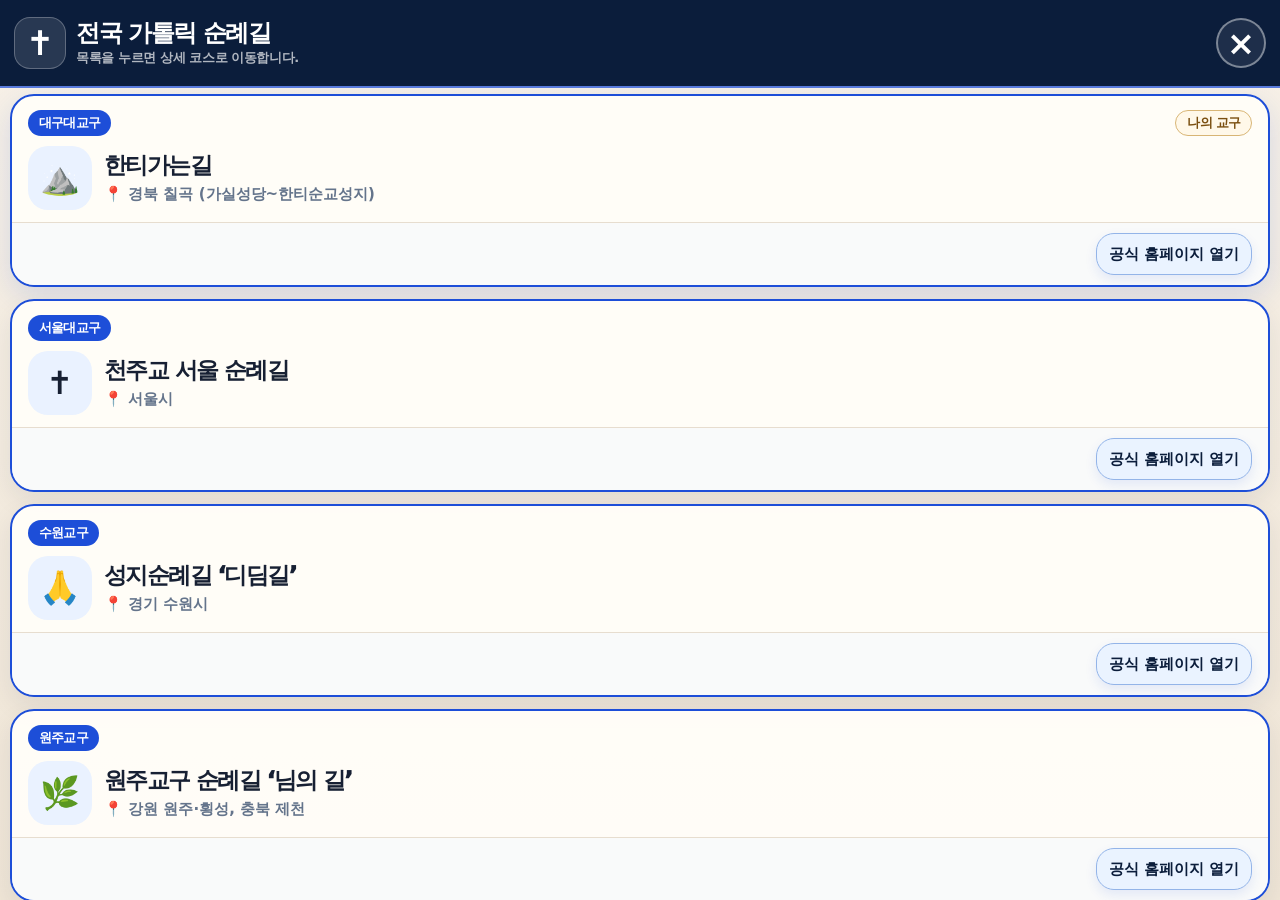
==== index.html @ a33df645 "Add files via upload" ====
<!doctype html>
<html lang="ko">
<head>
  <meta charset="utf-8">
  <meta name="viewport" content="width=device-width, initial-scale=1, maximum-scale=1, viewport-fit=cover">
  <meta name="theme-color" content="#0B1D3B">
  <meta name="color-scheme" content="light">
  <meta name="mobile-web-app-capable" content="yes">
  <meta name="apple-mobile-web-app-capable" content="yes">
  <meta name="apple-mobile-web-app-title" content="순례길내비">
  <meta name="application-name" content="순례길내비">
  <meta name="description" content="가톨릭길동무 순례길 내비게이션 독립 PWA">
  <title>순례길 내비게이션</title>
  <link rel="manifest" href="manifest.json">
  <link rel="icon" type="image/png" sizes="192x192" href="icons/icon-192x192.png">
  <link rel="apple-touch-icon" href="icons/icon-512x512.png">
  <link rel="stylesheet" href="css/route-nav.css?v=20260711-v80-hanti-boundaries-map-ui-standard">
  <script>
    window.APP_CONFIG = {
      KAKAO_JS_KEY: '07f7989e29fdfb425fff924f36fb3ec0'
    };
  </script>
</head>
<body>
  <div id="app-shell">
    <main class="main-layout">
      <section id="route-list-view" class="route-list-view" aria-label="순례길 목록">
        <div class="hero-card national-hero" hidden>
          <div class="national-logo" aria-hidden="true">✝</div>
          <div class="national-hero-copy">
            <h2 id="route-list-title"></h2>
            <p id="route-list-desc"></p>
          </div>
          <button id="national-close-btn" class="national-close-btn" type="button" aria-label="전국 순례길 닫기">×</button>
        </div>
        <div id="route-list" class="route-list national-card-list"></div>
      </section>

      <section id="map-view" class="map-view" aria-label="순례길 지도" hidden>
        <div class="map-head">
          <button id="back-to-list" class="round-btn" type="button" aria-label="목록으로 돌아가기">‹</button>
          <div class="map-title-wrap">
            <div id="map-title" class="map-title">순례길</div>
            <div id="map-subtitle" class="map-subtitle">경로 준비 중</div>
          </div>
          <div id="map-distance" class="map-distance" hidden></div>
        </div>

        <div id="map-canvas" class="map-canvas">
          <div id="map-layer" class="map-layer" aria-hidden="true"></div>
          <div id="map-loading" class="map-loading">
            <div class="loading-cross">✝</div>
            <div>지도를 불러오는 중입니다</div>
          </div>
        </div>

        <div class="map-floating-actions" aria-label="지도 조작">
          <button id="my-location-btn" class="float-btn" type="button">📍<span>내위치</span></button>
        </div>

        <aside id="status-sheet" class="status-sheet" aria-live="polite" data-sheet-mode="compact">
          <button id="sheet-handle" class="sheet-handle" type="button" aria-label="정보카드 올리기" aria-expanded="false">
            <span class="sheet-grip" aria-hidden="true"></span>
            <span id="sheet-handle-label" class="sheet-handle-label">정보 보기</span>
          </button>
          <div class="status-main-row">
            <div>
              <div id="status-label" class="status-label">위치 확인 전</div>
              <div id="status-message" class="status-message">내 위치를 누르면 순례길과의 거리를 계산합니다.</div>
            </div>
            <div id="offroute-chip" class="offroute-chip neutral">대기</div>
          </div>
          <div class="metric-grid">
            <div class="metric-card">
              <span>운동시간</span>
              <strong id="exercise-time">00:00:00</strong>
            </div>
            <div class="metric-card">
              <span>운동거리</span>
              <strong id="exercise-distance">0m</strong>
            </div>
            <div class="metric-card">
              <span>진행률</span>
              <strong id="route-progress">—</strong>
            </div>
            <div class="metric-card">
              <span>다음 지점까지</span>
              <strong id="next-distance">—</strong>
            </div>
          </div>
          <div class="nav-control-row" aria-label="따라가기 조작">
            <button id="end-follow-btn" class="nav-control-btn end" type="button" hidden>종료 <span aria-hidden="true">■</span></button>
            <button id="direction-btn" class="nav-control-btn direction" type="button">↔ <span>역방향</span></button>
            <button id="follow-btn" class="nav-control-btn start" type="button">시작 <span aria-hidden="true">▶</span></button>
          </div>
          <div id="flex-note" class="flex-note" hidden></div>
        </aside>
        <div id="nav-exit-banner" class="nav-exit-banner" role="status" aria-live="polite" hidden></div>
      </section>
    </main>

    <div id="chrome-open-panel" class="chrome-open-panel" hidden>
      <div>
        <strong>Chrome에서 테스트 권장</strong>
        <p>위치 권한과 PWA 설치 테스트는 Chrome이 가장 안정적입니다.</p>
      </div>
      <div class="chrome-open-actions">
        <button id="open-chrome-btn" type="button">Chrome으로 열기</button>
        <button id="copy-link-btn" class="secondary" type="button">주소 복사</button>
        <button id="close-chrome-panel" class="ghost" type="button" aria-label="Chrome 안내 닫기">닫기</button>
      </div>
    </div>
  </div>

  <script src="routes/sacred-site-landmarks.js?v=20260711-v80-hanti-boundaries-map-ui-standard"></script>
  <script src="routes/hanti-route-data-v1.js?v=20260711-v80-hanti-boundaries-map-ui-standard"></script>
  <script src="routes/seoul-pilgrimage-routes.js?v=20260711-v80-hanti-boundaries-map-ui-standard"></script>
  <script src="routes/nimui-gil-routes.js?v=20260711-v80-hanti-boundaries-map-ui-standard"></script>
  <script src="routes/jeonju-pilgrimage-routes.js?v=20260711-v80-hanti-boundaries-map-ui-standard"></script>
  <script src="routes/test-route-data-v1.js?v=20260711-v80-hanti-boundaries-map-ui-standard"></script>
  <script src="js/route-nav.js?v=20260711-v80-hanti-boundaries-map-ui-standard"></script>
</body>
</html>
---- css/route-nav.css ----
:root {
  --bg: #f5f0e8;
  --panel: #fffdf8;
  --panel-2: #f9f4ec;
  --text: #172033;
  --muted: #64748b;
  --line: #dfd2bd;
  --gold: #b7791f;
  --blue: #1d4ed8;
  --green: #15803d;
  --red: #b91c1c;
  --shadow: 0 16px 36px rgba(31, 42, 68, .14);
  font-family: system-ui, -apple-system, BlinkMacSystemFont, "Noto Sans KR", "Apple SD Gothic Neo", sans-serif;
}

* { box-sizing: border-box; }

/* hidden 속성이 author CSS의 display:flex/grid보다 항상 우선되도록 고정.
   초기 화면에서 지도 화면이 목록 위를 덮어 "경로 준비 중" 상태로 멈추던 원인 수정. */
[hidden] { display: none !important; }
html, body { margin: 0; width: 100%; height: 100%; background: var(--bg); color: var(--text); overflow: hidden; }
button { font: inherit; -webkit-tap-highlight-color: transparent; }
#app-shell { width: 100%; height: 100%; display: flex; flex-direction: column; background: linear-gradient(180deg, #f7f1e8, #efe5d6); }


.main-layout { position: relative; flex: 1 1 auto; min-height: 0; overflow: hidden; }
 .route-list-view { height: 100%; overflow-y: auto; padding: 0 10px calc(28px + env(safe-area-inset-bottom, 0px)); background: linear-gradient(180deg, #f7f1e8, #efe5d6); }
.route-list-view.detail-mode { padding: 0; background: #f3f4f6; }
.route-list-view.detail-mode .route-list { min-height: 100%; }
.hero-card, .notice-card, .route-card {
  background: var(--panel);
  border: 1.5px solid var(--line);
  border-radius: 22px;
  box-shadow: 0 10px 28px rgba(31, 42, 68, .08);
}
.hero-card.national-hero {
  position: sticky;
  top: 0;
  z-index: 3;
  margin: 0 -10px 0;
  padding: calc(9px + env(safe-area-inset-top, 0px)) 14px 9px;
  min-height: 86px;
  border: 0;
  border-radius: 0;
  background: #0B1D3B;
  color: #fff;
  box-shadow: 0 2px 0 rgba(29, 78, 216, .72);
  display: grid;
  grid-template-columns: auto minmax(0, 1fr) auto;
  align-items: center;
  gap: 10px;
}
.national-logo {
  width: 52px;
  height: 52px;
  display: grid;
  place-items: center;
  border-radius: 16px;
  background: rgba(255,255,255,.12);
  border: 1.5px solid rgba(255,255,255,.26);
  font-size: 34px;
  line-height: 1;
  font-weight: 900;
}
.national-hero-copy { min-width: 0; }
.hero-card.national-hero h2 {
  margin: 0;
  color: #fff;
  font-size: 24px;
  line-height: 1.08;
  letter-spacing: -.06em;
  font-weight: 950;
  white-space: nowrap;
  overflow: hidden;
  text-overflow: ellipsis;
}
.hero-card.national-hero p {
  margin: 4px 0 0;
  color: rgba(255,255,255,.68);
  font-size: 13px;
  line-height: 1.16;
  font-weight: 850;
  letter-spacing: -.03em;
  word-break: keep-all;
}
.national-close-btn {
  width: 50px;
  height: 50px;
  border-radius: 999px;
  border: 2px solid rgba(255,255,255,.42);
  background: rgba(255,255,255,.08);
  color: #fff;
  font-size: 34px;
  line-height: 1;
  font-weight: 900;
  cursor: pointer;
}

@media (max-width: 380px) {
  .hero-card.national-hero h2 { font-size: 22px; }
  .hero-card.national-hero p { font-size: 12px; }
  .national-logo { width: 48px; height: 48px; font-size: 31px; }
  .national-close-btn { width: 48px; height: 48px; font-size: 32px; }
}

.route-list { display: grid; gap: 12px; }
.national-card-list { padding: calc(8px + env(safe-area-inset-top, 0px)) 0 12px; }
.route-list-view.detail-mode .national-card-list { padding: 0; gap: 0; }
.national-trail-card {
  border: 2.5px solid #1d4ed8;
  border-radius: 24px;
  background: rgba(255, 253, 248, .98);
  box-shadow: 0 10px 26px rgba(31, 42, 68, .08);
  overflow: hidden;
  cursor: pointer;
}
.national-trail-card.featured { border-color: #1d4ed8; box-shadow: 0 10px 28px rgba(29, 78, 216, .14); }
.national-trail-card:active { transform: translateY(1px); }
.national-trail-body { padding: 14px 16px 12px; }
.national-trail-badges { display: flex; align-items: center; justify-content: space-between; gap: 8px; margin-bottom: 10px; }
.diocese-pill, .my-diocese-pill {
  display: inline-flex;
  align-items: center;
  justify-content: center;
  min-height: 26px;
  padding: 3px 11px;
  border-radius: 999px;
  font-size: 13px;
  font-weight: 950;
  letter-spacing: -.06em;
  white-space: nowrap;
}
.diocese-pill { background: #1d4ed8; color: #fff; }
.my-diocese-pill { margin-left: auto; background: #fff8e9; color: #7a4f10; border: 1.5px solid #d8b575; }
.national-trail-main { display: grid; grid-template-columns: auto minmax(0, 1fr); align-items: center; gap: 12px; }
.national-trail-icon {
  width: 64px;
  height: 64px;
  display: grid;
  place-items: center;
  border-radius: 20px;
  background: #eaf2ff;
  font-size: 32px;
}
.national-trail-copy { min-width: 0; display: grid; gap: 6px; }
.national-trail-copy strong {
  min-width: 0;
  overflow: hidden;
  text-overflow: ellipsis;
  white-space: nowrap;
  color: #172033;
  font-size: 23px;
  line-height: 1.15;
  font-weight: 950;
  letter-spacing: -.07em;
}
.national-trail-copy em {
  min-width: 0;
  overflow: hidden;
  text-overflow: ellipsis;
  white-space: nowrap;
  color: #64748b;
  font-style: normal;
  font-size: 15px;
  font-weight: 850;
}
.national-trail-foot {
  display: flex;
  justify-content: flex-end;
  align-items: center;
  padding: 10px 16px;
  border-top: 1px solid #e7ddcf;
  background: rgba(248, 250, 252, .8);
}
.national-website-btn {
  min-width: 156px;
  min-height: 42px;
  border: 1.5px solid #93b4e8;
  border-radius: 18px;
  background: #eaf3ff;
  color: #0B1D3B;
  font-size: 15px;
  font-weight: 950;
  cursor: pointer;
  box-shadow: 0 5px 12px rgba(29, 78, 216, .10);
}
.route-detail-card { overflow: hidden; background: #f3f4f6; border-color: #d7dee8; }
.route-list-view.detail-mode .route-detail-card { min-height: 100%; border: 0; border-radius: 0; box-shadow: none; background: #f3f4f6; }

.route-detail-card .route-detail-title-row {
  margin: 0;
  padding: calc(12px + env(safe-area-inset-top, 0px)) 16px 12px;
  min-height: 84px;
  background: #0B1D3B;
  color: #fff;
  border-bottom: 0;
  border-radius: 0;
}
.route-detail-card .route-detail-title-row .route-icon {
  background: rgba(255,255,255,.12);
  border: 1.5px solid rgba(255,255,255,.26);
  color: #fff;
}
.route-detail-card .route-detail-title-row .route-name { color: #fff; }
.route-detail-close-btn {
  width: 54px;
  height: 54px;
  flex: 0 0 auto;
  border-radius: 999px;
  border: 2px solid rgba(255,255,255,.45);
  background: rgba(255,255,255,.08);
  color: #fff;
  font-size: 36px;
  line-height: 1;
  font-weight: 900;
  cursor: pointer;
  box-shadow: none;
}
.trail-detail-lines {
  margin: 12px 16px 10px;
  padding: 12px 16px;
  list-style: none;
  border-radius: 18px;
  background: #fff;
  border: 2.5px solid #d7dee8;
  color: #172033;
  display: grid;
  gap: 6px;
  font-size: 13px;
  font-weight: 850;
  line-height: 1.35;
}
.trail-detail-note {
  margin: 12px 16px 10px;
  padding: 12px 16px;
  border-radius: 18px;
  background: #fff;
  border: 2.5px solid #d7dee8;
  color: #334155;
  font-size: 13px;
  font-weight: 800;
  line-height: 1.45;
}
.route-detail-actions {
  padding: 4px 16px 18px;
  background: #f3f4f6;
}
.route-detail-link {
  width: 100%;
  min-height: 60px;
  border: 0;
  border-radius: 18px;
  background: #0B1D3B;
  color: #fff;
  font-size: 16px;
  font-weight: 950;
  cursor: pointer;
  box-shadow: 0 8px 18px rgba(11, 29, 59, .22);
}
.route-card { width: 100%; text-align: left; padding: 0; overflow: hidden; border-width: 2px; cursor: pointer; background: linear-gradient(180deg, #fffdf8, #faf4eb); }

.route-group-card { cursor: default; }
.route-group-card .route-card-main { padding-bottom: 12px; }
.route-option-area { display: grid; gap: 10px; padding: 12px 16px 14px; background: #f3f4f6; }
.route-option-section {
  display: grid;
  gap: 9px;
  padding: 0;
  border: 0;
  border-radius: 0;
  background: transparent;
  overflow: visible;
}
.route-option-section-head {
  display: grid;
  padding: 10px 14px;
  background: #fff;
  border: 2.5px solid #d7dee8;
  border-radius: 17px;
}
.route-option-section-head strong { color: #172033; font-size: 16px; line-height: 1.24; font-weight: 950; letter-spacing: -.055em; }
.nimui-route-group .route-option-section-head {
  min-height: 58px;
  padding: 13px 16px;
  align-items: center;
  background: #0B1D3B;
  border-color: #0B1D3B;
  border-radius: 12px;
  box-shadow: 0 6px 14px rgba(11, 29, 59, .18);
}
.nimui-route-group .route-option-section-head strong {
  color: #fff;
  font-size: 17px;
  line-height: 1.3;
  letter-spacing: -.045em;
}
.route-option-grid {
  display: grid;
  grid-template-columns: repeat(2, minmax(0, 1fr));
  gap: 9px;
}
.route-option-area > .route-option-grid { padding: 0; }
.route-option-grid.single-column { grid-template-columns: 1fr; }
.route-option-btn {
  min-height: 92px;
  border: 2.5px solid #d7dee8;
  border-radius: 20px;
  background: #fff;
  color: #172033;
  padding: 0;
  text-align: left;
  display: grid;
  grid-template-columns: 1fr;
  align-items: stretch;
  gap: 0;
  overflow: hidden;
  box-shadow: 0 5px 14px rgba(15,23,42,.07);
}
.route-option-btn.has-course-intro { grid-template-columns: minmax(0, 1fr) 78px; }
.route-option-main {
  min-width: 0;
  border: 0;
  background: transparent;
  color: inherit;
  padding: 14px 15px;
  text-align: left;
  display: grid;
  align-content: center;
  gap: 5px;
  cursor: pointer;
  font-family: inherit;
}
.route-option-main strong { position: relative; display: block; padding-left: 21px; font-size: 19px; line-height: 1.25; font-weight: 950; letter-spacing: -.055em; color: #111827; word-break: keep-all; }
.route-option-main strong::before {
  content: '';
  position: absolute;
  left: 0;
  top: calc((1.25em - 12px) / 2);
  width: 12px;
  height: 12px;
  border-radius: 999px;
  background: #dc2626;
  border: 2px solid #fee2e2;
  box-shadow: 0 0 0 1px rgba(185, 28, 28, .24), 0 2px 5px rgba(185, 28, 28, .22);
}
.route-option-main span { display: block; padding-left: 21px; font-size: 14px; line-height: 1.32; font-weight: 900; letter-spacing: -.04em; white-space: normal; overflow: visible; text-overflow: clip; word-break: keep-all; color: #334155; }
.route-option-main em { display: block; padding-left: 21px; font-style: normal; font-size: 14px; line-height: 1.32; color: var(--muted); font-weight: 850; white-space: normal; overflow: visible; text-overflow: clip; word-break: keep-all; }
.route-option-course-intro {
  width: 64px;
  height: 64px;
  align-self: center;
  justify-self: center;
  border: 2px solid #1d4ed8;
  border-radius: 17px;
  background: #1d4ed8;
  color: #fff;
  font-size: 12px;
  line-height: 1.12;
  font-weight: 950;
  letter-spacing: -.065em;
  word-break: keep-all;
  cursor: pointer;
  font-family: inherit;
  display: inline-flex;
  align-items: center;
  justify-content: center;
  box-shadow: 0 6px 14px rgba(29, 78, 216, .24);
}
.route-option-btn.route-option-full {
  position: relative;
  min-height: 88px;
  border-width: 3px;
  border-color: #2563eb;
  background: #fff;
  color: #172033;
  box-shadow: 0 6px 16px rgba(37, 99, 235, .13);
}
.route-option-btn.route-option-full::before {
  content: none;
}
.route-option-btn.route-option-full .route-option-main { padding-left: 15px; }
.route-option-btn.route-option-full .route-option-main strong { color: #111827; font-weight: 1000; }
.route-option-btn.route-option-full .route-option-main span,
.route-option-btn.route-option-full .route-option-main em { color: #334155; font-weight: 900; }
.route-option-main:active,
.route-option-course-intro:active { transform: translateY(1px); }
.route-card-main { display: flex; gap: 13px; align-items: center; padding: 16px; }
.route-icon { width: 52px; height: 52px; flex: 0 0 auto; border-radius: 18px; display: grid; place-items: center; background: #eaf2ff; font-size: 24px; }
.route-copy { min-width: 0; flex: 1; }
.route-name-row { display: flex; align-items: center; gap: 7px; min-width: 0; }
.route-name { margin: 0; font-size: 20px; line-height: 1.25; font-weight: 950; letter-spacing: -.06em; min-width: 0; overflow: hidden; text-overflow: ellipsis; }
.route-badge { flex: 0 0 auto; padding: 4px 7px; border-radius: 999px; background: #fff7e8; color: #7a4f10; border: 1px solid #ddb979; font-size: 11px; font-weight: 950; letter-spacing: -.04em; }
.route-card.representative { border-color: rgba(183, 121, 31, .35); }
.route-card.representative .route-icon { background: #fff7e8; }
.route-meta { margin-top: 5px; font-size: 13px; color: var(--muted); letter-spacing: -.04em; }
.route-foot { display: flex; justify-content: space-between; gap: 10px; padding: 12px 16px; background: #f8fafc; border-top: 1px solid #d7dee8; color: #475569; font-size: 13px; font-weight: 800; }
.route-foot strong { color: var(--blue); }
.route-group-foot { justify-content: center; font-weight: 900; text-align: center; }
.notice-card { margin-top: 16px; padding: 15px 16px; font-size: 13px; color: var(--muted); line-height: 1.55; }
.notice-card strong { display: block; color: #7a4f10; margin-bottom: 5px; font-size: 14px; }
.notice-card p { margin: 0; }

.map-view { position: absolute; inset: 0; display: flex; flex-direction: column; background: #e8dccb; }
.map-head {
  position: absolute;
  top: calc(8px + env(safe-area-inset-top, 0px));
  left: 10px;
  right: 10px;
  z-index: 15;
  min-height: 54px;
  padding: 6px 9px;
  display: flex;
  align-items: center;
  gap: 9px;
  background: rgba(255, 253, 248, .94);
  border: 1.5px solid rgba(202, 166, 107, .5);
  border-radius: 20px;
  box-shadow: var(--shadow);
  backdrop-filter: blur(10px);
}
.round-btn, .head-action {
  flex: 0 0 auto;
  border: 1.5px solid #d8c6aa;
  background: #fff;
  color: #172033;
  font-weight: 950;
  cursor: pointer;
}
.round-btn { width: 40px; height: 40px; border-radius: 999px; font-size: 30px; line-height: 1; padding-bottom: 4px; }
.head-action { min-width: 52px; height: 38px; border-radius: 14px; font-size: 13px; }
.map-title-wrap { min-width: 0; flex: 1; }
.map-distance {
  flex: 0 0 auto;
  min-width: 58px;
  padding: 6px 9px;
  border: 1px solid rgba(11, 29, 59, .18);
  border-radius: 999px;
  background: #eef3fb;
  color: #0b1d3b;
  font-size: 12px;
  font-weight: 950;
  text-align: center;
  white-space: nowrap;
}

.map-title { font-size: 17px; font-weight: 950; letter-spacing: -.06em; white-space: nowrap; overflow: hidden; text-overflow: ellipsis; }
.map-subtitle { margin-top: 2px; font-size: 12px; color: var(--muted); white-space: nowrap; overflow: hidden; text-overflow: ellipsis; }
.map-canvas { position: absolute; inset: 0; background: #e6ded2; }
.map-layer { position: absolute; inset: 0; width: 100%; height: 100%; z-index: 1; }
.map-loading { position: absolute; inset: 0; display: grid; place-content: center; gap: 10px; text-align: center; color: #7a4f10; font-size: 14px; font-weight: 800; z-index: 2; }
.loading-cross { font-size: 42px; color: #172033; text-shadow: 0 1px 0 rgba(255,255,255,.8); }
.map-error-box {
  max-width: min(88vw, 360px);
  margin: 0 auto;
  padding: 16px 14px;
  border-radius: 18px;
  background: rgba(255, 253, 248, .94);
  border: 1.5px solid rgba(202, 166, 107, .55);
  box-shadow: 0 12px 30px rgba(15,23,42,.18);
  color: #172033;
  line-height: 1.5;
}
.map-error-box strong { display: block; margin-bottom: 6px; font-size: 16px; font-weight: 950; }
.map-error-box p { margin: 5px 0 0; font-size: 13px; color: #475569; font-weight: 750; word-break: keep-all; }
.map-error-box b { color: #7a4f10; }
.map-error-small { font-size: 12px !important; color: #64748b !important; }
.map-error-actions { display: flex; gap: 8px; justify-content: center; margin-top: 12px; }
.map-error-actions button {
  border: 1.5px solid #d8c6aa;
  border-radius: 999px;
  background: #fff;
  color: #172033;
  padding: 9px 12px;
  font-size: 13px;
  font-weight: 950;
}

.map-floating-actions { position: absolute; right: 12px; top: 78px; z-index: 14; display: grid; gap: 10px; }
.float-btn {
  width: 58px;
  min-height: 58px;
  border: 2px solid rgba(21, 101, 192, .3);
  border-radius: 18px;
  background: #fff;
  box-shadow: 0 8px 18px rgba(15, 23, 42, .18);
  display: flex;
  flex-direction: column;
  justify-content: center;
  align-items: center;
  gap: 2px;
  font-weight: 950;
  font-size: 18px;
  cursor: pointer;
}
.float-btn span { font-size: 11px; letter-spacing: -.04em; }
.float-btn.primary { border-color: rgba(29, 78, 216, .55); color: var(--blue); }
.float-btn.active { background: var(--blue); color: #fff; border-color: var(--blue); }

.float-btn:disabled { opacity: .72; cursor: default; }
.float-btn.danger { border-color: rgba(185, 28, 28, .55); color: #991b1b; }
.float-btn.danger:not([hidden]) { display: flex; }
.direction-arrow {
  width: 24px;
  height: 24px;
  display: block;
  pointer-events: none;
  transform-origin: 50% 50%;
}
.direction-arrow-svg {
  width: 24px;
  height: 24px;
  display: block;
  overflow: visible;
  filter: drop-shadow(0 0 2px #fff) drop-shadow(0 1px 3px rgba(15, 23, 42, .28));
}
.direction-arrow-svg path {
  fill: none;
  stroke: #1d4ed8;
  stroke-width: 4.2;
  stroke-linecap: round;
  stroke-linejoin: round;
}

.status-sheet {
  position: absolute;
  left: 0;
  right: 0;
  bottom: 0;
  z-index: 13;
  max-height: min(44vh, 300px);
  overflow-y: auto;
  padding: 1px 12px calc(8px + env(safe-area-inset-bottom, 0px));
  background: linear-gradient(180deg, #fffdf8, #f7efe3);
  border-radius: 22px 22px 0 0;
  border-top: 1.5px solid var(--line);
  box-shadow: 0 -8px 20px rgba(15, 23, 42, .16);
  transition: max-height .18s ease, padding .18s ease, transform .18s ease;
}
.status-sheet[data-sheet-mode="hidden"] {
  transform: translateY(calc(100% - 26px));
  max-height: 220px;
}
.status-sheet[data-sheet-mode="hidden"] .status-main-row,
.status-sheet[data-sheet-mode="hidden"] .metric-grid,
.status-sheet[data-sheet-mode="hidden"] .nav-control-row,
.status-sheet[data-sheet-mode="hidden"] .flex-note {
  visibility: hidden;
}
.status-sheet[data-sheet-mode="compact"] {
  max-height: 188px;
}
.status-sheet[data-sheet-mode="compact"] .status-main-row,
.status-sheet[data-sheet-mode="compact"] .status-message,
.status-sheet[data-sheet-mode="compact"] .flex-note {
  display: none !important;
}
.status-sheet[data-sheet-mode="expanded"] {
  max-height: min(42vh, 292px);
}
.sheet-handle {
  width: 72px;
  min-height: 20px;
  border: 0;
  background: transparent;
  color: #8f86d6;
  margin: 0 auto 0;
  padding: 0;
  display: flex;
  align-items: center;
  justify-content: center;
  cursor: pointer;
  touch-action: none;
  font-size: 0;
  font-weight: 950;
  letter-spacing: -.04em;
}
.sheet-grip {
  position: relative;
  width: 38px;
  height: 14px;
  border-radius: 0;
  background: transparent;
  box-shadow: none;
}
.sheet-grip::before,
.sheet-grip::after {
  content: "";
  position: absolute;
  top: calc(6px + env(safe-area-inset-top, 0px));
  width: 21px;
  height: 4px;
  border-radius: 999px;
  background: #8f86d6;
}
.sheet-grip::before { left: 0; transform: rotate(-28deg); transform-origin: right center; }
.sheet-grip::after { right: 0; transform: rotate(28deg); transform-origin: left center; }
.status-sheet[data-sheet-mode="expanded"] .sheet-grip::before { transform: rotate(28deg); }
.status-sheet[data-sheet-mode="expanded"] .sheet-grip::after { transform: rotate(-28deg); }
.sheet-handle-label { display: none; }
.status-main-row { display: flex; align-items: flex-start; justify-content: space-between; gap: 8px; margin-bottom: 6px; }
.status-label { font-size: 14px; font-weight: 950; letter-spacing: -.05em; }
.status-message { margin-top: 2px; font-size: 11px; color: var(--muted); line-height: 1.35; word-break: keep-all; }
.offroute-chip { flex: 0 0 auto; min-width: 52px; text-align: center; border-radius: 999px; padding: 5px 8px; font-size: 11px; font-weight: 950; border: 1.5px solid #d8c6aa; background: #fff; }
.offroute-chip.on { color: #14532d; border-color: rgba(21, 128, 61, .35); background: #ecfdf3; }
.offroute-chip.near { color: #7a4f10; border-color: rgba(183, 121, 31, .35); background: #fff7e8; }
.offroute-chip.off { color: #7f1d1d; border-color: rgba(185, 28, 28, .35); background: #fef2f2; }
.offroute-chip.neutral { color: #475569; }
.metric-grid {
  display: grid;
  grid-template-columns: 1fr 1fr;
  gap: 0;
  margin-top: 0;
  background: rgba(255,255,255,.72);
  border: 1px solid #eadfce;
  border-radius: 16px;
  overflow: hidden;
}
.metric-card {
  min-width: 0;
  padding: 7px 10px;
  background: rgba(255,255,255,.58);
  border: 0;
  border-right: 1px solid #eadfce;
  border-bottom: 1px solid #eadfce;
}
.metric-card:nth-child(2n) { border-right: 0; }
.metric-card:nth-last-child(-n+2) { border-bottom: 0; }
.metric-card span { display: block; font-size: 11px; color: var(--muted); font-weight: 900; margin-bottom: 4px; letter-spacing: -.04em; }
.metric-card strong { display: block; color: #0b1d3b; font-size: 21px; line-height: 1.05; letter-spacing: -.055em; overflow: hidden; text-overflow: ellipsis; white-space: nowrap; }
.nav-control-row {
  display: flex;
  justify-content: center;
  gap: 7px;
  margin-top: 7px;
  flex-wrap: wrap;
}
.nav-control-btn {
  min-width: 94px;
  min-height: 40px;
  border: 0;
  border-radius: 999px;
  padding: 0 15px;
  display: inline-flex;
  align-items: center;
  justify-content: center;
  gap: 6px;
  color: #fff;
  font-size: 15px;
  font-weight: 950;
  letter-spacing: -.05em;
  box-shadow: 0 6px 14px rgba(15, 23, 42, .14);
  cursor: pointer;
}
.nav-control-btn.start { min-width: 116px; background: #ff5a1f; }
.nav-control-btn.pause { min-width: 104px; background: #0b1d3b; }
.nav-control-btn.end { min-width: 86px; background: #0b1d3b; }
.nav-control-btn.direction {
  min-width: 90px;
  background: #fffdf8;
  color: #0b1d3b;
  border: 2px solid #d8c6aa;
  box-shadow: 0 5px 12px rgba(15, 23, 42, .09);
}
.nav-control-btn.direction span { font-size: 15px; }
.nav-control-btn[hidden] { display: none !important; }
.nav-control-row.single .nav-control-btn.start { min-width: 128px; }
.flex-note { margin-top: 7px; padding: 8px 10px; border-radius: 12px; border: 1px solid #d8c6aa; background: #fff7e8; color: #7a4f10; font-size: 11px; line-height: 1.42; word-break: keep-all; }

@media (max-width: 380px) {
  .metric-card { padding: 6px 8px; }
  .metric-card strong { font-size: 19px; }
  .nav-control-row { gap: 6px; }
  .nav-control-btn { min-width: 84px; padding: 0 12px; }
  .nav-control-btn.start { min-width: 106px; }
  .nav-control-btn.direction { min-width: 82px; }
}


.nav-exit-banner {
  position: absolute;
  left: 16px;
  right: 16px;
  bottom: calc(50px + env(safe-area-inset-bottom, 0px));
  z-index: 17;
  padding: 13px 14px;
  border-radius: 18px;
  background: rgba(23, 32, 51, .94);
  color: #fff;
  font-size: 14px;
  font-weight: 900;
  text-align: center;
  line-height: 1.35;
  box-shadow: 0 12px 30px rgba(0, 0, 0, .28);
}
.nav-exit-banner[hidden] { display: none !important; }

.chrome-open-panel {
  position: fixed;
  left: 12px;
  right: 12px;
  bottom: calc(12px + env(safe-area-inset-bottom, 0px));
  z-index: 60;
  display: flex;
  gap: 12px;
  align-items: center;
  padding: 12px;
  background: rgba(23, 32, 51, .94);
  color: #fff;
  border-radius: 20px;
  box-shadow: 0 12px 30px rgba(0,0,0,.28);
}
.chrome-open-panel[hidden] { display: none !important; }
.chrome-open-panel p { margin: 2px 0 0; font-size: 12px; color: rgba(255,255,255,.75); }
.chrome-open-actions { flex: 0 0 auto; display: flex; gap: 7px; align-items: center; flex-wrap: wrap; justify-content: flex-end; }
.chrome-open-panel button { border: 0; border-radius: 999px; background: #fff; color: #172033; padding: 10px 12px; font-size: 13px; font-weight: 950; }
.chrome-open-panel button.secondary { background: #f7e7c7; color: #56350a; }
.chrome-open-panel button.ghost { background: rgba(255,255,255,.13); color: #fff; border: 1px solid rgba(255,255,255,.24); }
.copy-toast {
  position: fixed;
  left: 50%;
  bottom: calc(88px + env(safe-area-inset-bottom, 0px));
  z-index: 90;
  transform: translateX(-50%) translateY(16px);
  opacity: 0;
  pointer-events: none;
  max-width: min(88vw, 360px);
  padding: 10px 14px;
  border-radius: 999px;
  background: rgba(23, 32, 51, .95);
  color: #fff;
  font-size: 13px;
  font-weight: 850;
  text-align: center;
  box-shadow: 0 10px 26px rgba(0,0,0,.25);
  transition: opacity .18s ease, transform .18s ease;
}
.copy-toast.show { opacity: 1; transform: translateX(-50%) translateY(0); }

.route-marker { transform: translate(-50%, -100%); padding: 6px 8px; border-radius: 999px; background: #172033; color: #fff; border: 2px solid #fff; box-shadow: 0 4px 12px rgba(15,23,42,.3); font-size: 11px; font-weight: 950; white-space: nowrap; }
.stamp-info-card {
  position: relative;
  min-width: 96px;
  width: max-content;
  max-width: min(210px, calc(100vw - 36px));
  min-height: 42px;
  transform: translateY(-14px);
  padding: 10px 38px 10px 14px;
  display: flex;
  align-items: center;
  justify-content: center;
  border-radius: 13px;
  background: rgba(255, 253, 248, .98);
  border: 1.5px solid #d8c6aa;
  box-shadow: 0 8px 22px rgba(15, 23, 42, .20);
  color: #172033;
  pointer-events: auto;
}
.stamp-info-card::after {
  content: "";
  position: absolute;
  left: 50%;
  bottom: -7px;
  width: 12px;
  height: 12px;
  transform: translateX(-50%) rotate(45deg);
  background: rgba(255, 253, 248, .98);
  border-right: 1.5px solid #d8c6aa;
  border-bottom: 1.5px solid #d8c6aa;
}
.stamp-info-title {
  max-width: 170px;
  font-size: 14px;
  font-weight: 900;
  line-height: 1.35;
  letter-spacing: -.035em;
  text-align: center;
  word-break: keep-all;
  overflow-wrap: anywhere;
}
.stamp-info-close {
  position: absolute;
  right: 7px;
  top: 50%;
  transform: translateY(-50%);
  width: 24px;
  height: 24px;
  border: 0;
  border-radius: 999px;
  background: rgba(23, 32, 51, .08);
  color: #172033;
  font-size: 16px;
  font-weight: 950;
  line-height: 1;
}
.unified-map-info-card .stamp-info-title { padding: 0; }
.my-location-marker { position: relative; width: 19px; height: 19px; border-radius: 50%; background: #2563eb; border: 3px solid #fff; box-shadow: 0 0 0 5px rgba(37,99,235,.22), 0 4px 12px rgba(15,23,42,.25); }
.my-location-marker.following::after { content: ""; position: absolute; left: 50%; top: -12px; transform: translateX(-50%); border-left: 6px solid transparent; border-right: 6px solid transparent; border-bottom: 12px solid #2563eb; }

@media (max-width: 420px) {
  .hero-card.national-hero { min-height: 84px; padding: calc(8px + env(safe-area-inset-top, 0px)) 14px 8px; gap: 10px; }
  .national-logo { width: 50px; height: 50px; border-radius: 16px; font-size: 32px; }
  .hero-card.national-hero h2 { font-size: 24px; }
  .hero-card.national-hero p { font-size: 13px; }
  .national-close-btn { width: 48px; height: 48px; font-size: 32px; }
  .national-trail-body { padding: 13px 15px 11px; }
  .national-trail-icon { width: 58px; height: 58px; font-size: 29px; border-radius: 18px; }
  .national-trail-main { gap: 12px; }
  .national-trail-copy strong { font-size: 21px; }
  .national-trail-copy em { font-size: 14px; }
  .national-trail-foot { padding: 9px 15px; }
  .chrome-open-panel { align-items: flex-start; flex-direction: column; }
  .chrome-open-actions { width: 100%; justify-content: flex-start; }
}

@media (min-width: 720px) {
  #app-shell { max-width: none; margin: 0; border-left: 0; border-right: 0; }
}

.route-card.test-route { border-color: rgba(29, 78, 216, .34); }
.route-card.test-route .route-icon { background: #eef2ff; }
.route-badge.test { background: #eef2ff; color: #1d4ed8; border-color: rgba(29, 78, 216, .32); }

.course-map-label {
  max-width: 178px;
  border: 1.5px solid rgba(255,255,255,.96);
  border-radius: 999px;
  background: rgba(11,29,59,.88);
  color: #fff;
  box-shadow: 0 2px 7px rgba(0,0,0,.20);
  line-height: 1.15;
  font-weight: 900;
  text-align: center;
  white-space: nowrap;
  pointer-events: none;
  transform-origin: center;
}
.course-map-label.zoom-far { max-width: 132px; padding: 2px 5px; font-size: 8px; opacity: .86; transform: scale(.82); }
.course-map-label.zoom-low { max-width: 148px; padding: 2px 6px; font-size: 9px; opacity: .92; transform: scale(.88); }
.course-map-label.zoom-mid { max-width: 164px; padding: 3px 7px; font-size: 10.5px; transform: scale(.94); }
.course-map-label.zoom-near { max-width: 178px; padding: 3px 8px; font-size: 12px; transform: scale(1); }
.course-map-label[hidden] { display: none !important; }
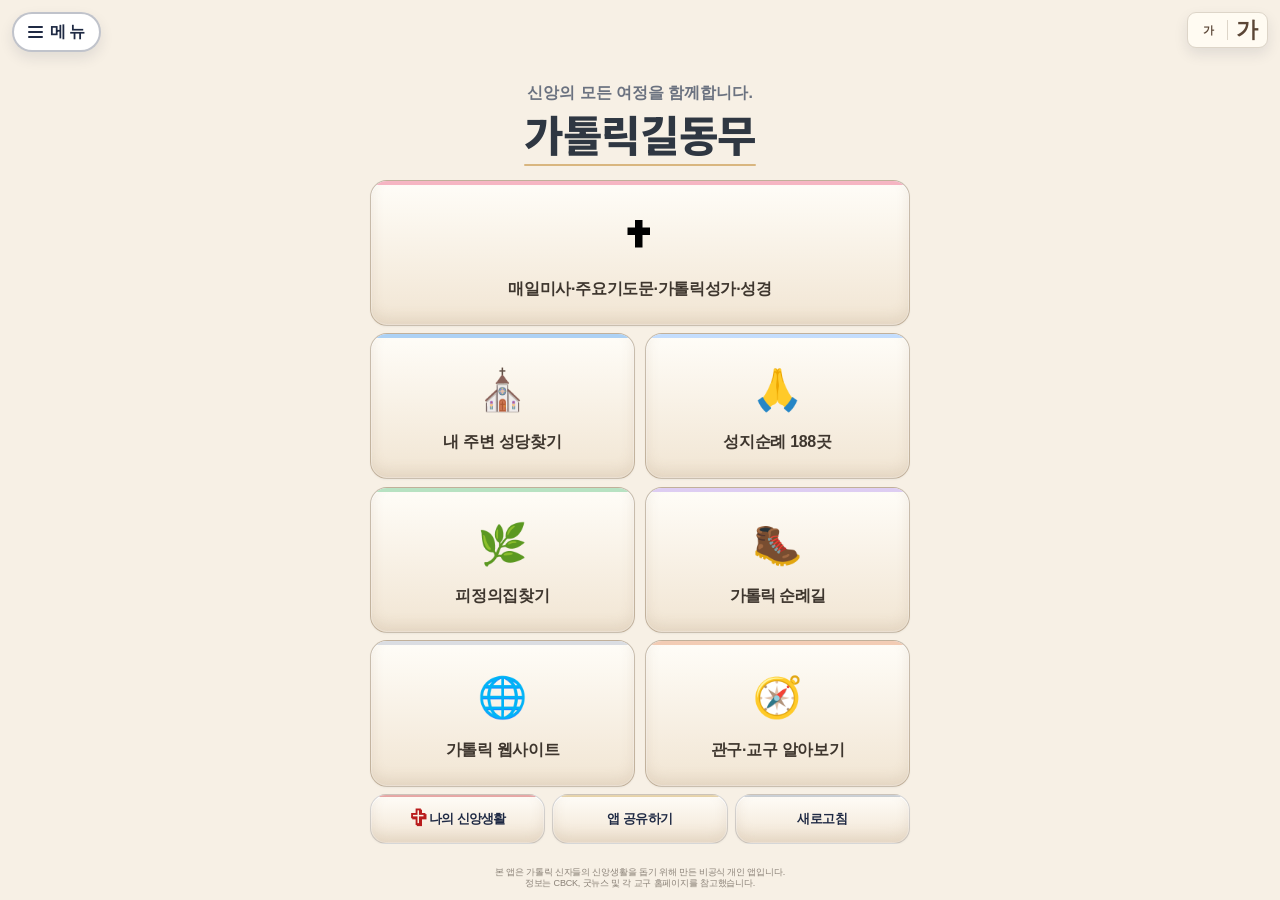
==== commit 9323be7b: "Add files via upload" ====
--- a/index.html
+++ b/index.html
@@ -1,123 +1,1382 @@
-<!doctype html>
-<html lang="ko">
+<!DOCTYPE html>
+<html lang="ko" class="oai-font-global">
 <head>
-  <meta charset="utf-8">
-  <meta name="viewport" content="width=device-width, initial-scale=1, maximum-scale=1, viewport-fit=cover">
-  <meta name="theme-color" content="#0B1D3B">
-  <meta name="color-scheme" content="light">
-  <meta name="mobile-web-app-capable" content="yes">
-  <meta name="apple-mobile-web-app-capable" content="yes">
-  <meta name="apple-mobile-web-app-title" content="순례길내비">
-  <meta name="application-name" content="순례길내비">
-  <meta name="description" content="가톨릭길동무 순례길 내비게이션 독립 PWA">
-  <title>순례길 내비게이션</title>
-  <link rel="manifest" href="manifest.json">
-  <link rel="icon" type="image/png" sizes="192x192" href="icons/icon-192x192.png">
-  <link rel="apple-touch-icon" href="icons/icon-512x512.png">
-  <link rel="stylesheet" href="css/route-nav.css?v=20260711-v80-hanti-boundaries-map-ui-standard">
-  <script>
-    window.APP_CONFIG = {
-      KAKAO_JS_KEY: '07f7989e29fdfb425fff924f36fb3ec0'
+<script>
+  window.OAI_APP_BUILD_VERSION = 'V8-1-14-810';
+  window.APP_VERSION = window.OAI_APP_BUILD_VERSION;
+</script>
+
+<link rel="preload" href="intro-cross-jesus.jpg?v=V8-1-14-693" as="image" fetchpriority="high">
+<style id="oai-first-entry-bg">html,body{margin:0;width:100%;min-height:100%;background:#f5f0e8;color-scheme:light;}body{background:#f5f0e8;}</style>
+
+<style id="oai-cover-intro-early-photo-style">
+/* V8-1-14-693: 중간 끊김을 줄이기 위해 전용 keyframes 이름을 쓰고, 다단계 확대를 단일 연속 곡선으로 정리한다. */
+@keyframes oaiIntroSmoothPhotoDesktopV85{
+  0%{opacity:.12; transform:translate(-50%,-49%) scale(.84); filter:contrast(1.005) saturate(1.01) drop-shadow(0 4px 12px rgba(80,54,18,.035));}
+  100%{opacity:1; transform:translate(-50%,-50%) scale(1); filter:contrast(1.015) saturate(1.02) drop-shadow(0 6px 16px rgba(80,54,18,.05));}
+}
+@keyframes oaiIntroSmoothPhotoMobileV85{
+  0%{opacity:.12; transform:scale(.84); filter:contrast(1.005) saturate(1.01);}
+  100%{opacity:1; transform:scale(1); filter:contrast(1.015) saturate(1.02);}
+}
+html.oai-cover-booting,html.oai-cover-booting body{background:#fbf8f1!important;}
+html.oai-cover-booting::before{content:"";position:fixed;inset:0;z-index:2147482500;background:#fbf8f1;pointer-events:none;opacity:1;}
+html.oai-cover-booting::after{content:"";position:fixed;left:50%;top:50%;z-index:2147482501;width:min(84vw,540px);height:min(84vh,740px);transform:translate(-50%,-50%) scale(.84);background-image:linear-gradient(to right,#fbf8f1 0%,rgba(251,248,241,.96) 5%,rgba(251,248,241,.60) 13%,rgba(251,248,241,.16) 24%,rgba(251,248,241,0) 36%,rgba(251,248,241,0) 64%,rgba(251,248,241,.16) 76%,rgba(251,248,241,.60) 87%,rgba(251,248,241,.96) 95%,#fbf8f1 100%),linear-gradient(to bottom,#fbf8f1 0%,rgba(251,248,241,.90) 6%,rgba(251,248,241,.36) 17%,rgba(251,248,241,0) 30%,rgba(251,248,241,0) 70%,rgba(251,248,241,.36) 83%,rgba(251,248,241,.90) 94%,#fbf8f1 100%),radial-gradient(ellipse 96% 88% at 50% 48%,rgba(251,248,241,0) 50%,rgba(251,248,241,.08) 62%,rgba(251,248,241,.34) 76%,rgba(251,248,241,.76) 90%,rgba(251,248,241,1) 100%),url("intro-cross-jesus.jpg?v=V8-1-14-693");background-position:center center,center center,center center,center center;background-size:100% 100%,100% 100%,100% 100%,auto 106%;background-repeat:no-repeat,no-repeat,no-repeat,no-repeat;border-radius:38px;background-color:#fbf8f1;box-shadow:0 0 0 999px #fbf8f1,0 8px 18px rgba(80,54,18,.05),inset 0 0 72px rgba(251,248,241,.28),inset 0 0 150px rgba(251,248,241,.18);pointer-events:none;display:block;visibility:visible;opacity:1;animation:oaiIntroSmoothPhotoDesktopV85 1.85s cubic-bezier(.22,.61,.36,1) both;will-change:transform,opacity;backface-visibility:hidden;}
+html.oai-cover-booting #cover>*{opacity:0;transition:none;}
+/* V8-1-14-693: reveal 단계에서는 십자가 사진 확대 애니메이션을 다시 시작하지 않고 최종 크기에서 바로 fade-out 한다. */
+html.oai-cover-revealing::before,html.oai-cover-revealing::after{content:""!important;display:none!important;opacity:0!important;animation:none!important;transition:none!important;background-image:none!important;}
+html.oai-cover-revealing::after{animation:none!important;transform:translate(-50%,-50%) scale(1)!important;}
+html.oai-refresh-no-intro.oai-cover-booting::before,html.oai-refresh-no-intro.oai-cover-booting::after{content:""!important;display:none!important;opacity:0!important;animation:none!important;background-image:none!important;}
+@media (max-width:540px) and (max-aspect-ratio:3/4){html.oai-cover-booting::after{left:0;top:0;width:100vw;height:100vh;transform:none;border-radius:0;background-size:100% 100%,100% 100%,100% 100%,auto 108%;box-shadow:0 0 0 999px #fbf8f1;animation:oaiIntroSmoothPhotoMobileV85 1.85s cubic-bezier(.22,.61,.36,1) both;will-change:transform,opacity;backface-visibility:hidden;}html.oai-cover-revealing::after{left:0;top:0;width:100vw;height:100vh;transform:none!important;border-radius:0;background-size:100% 100%,100% 100%,100% 100%,auto 108%;box-shadow:0 0 0 999px #fbf8f1;animation:none!important;}}
+</style>
+
+<script id="oai-common-return-leader-script">
+(function(){
+  try{
+    if(window.oaiReturnConductor) return;
+    var current = {type:'', reason:'', priority:0, until:0};
+    var timers = {};
+    var PRIORITY = {
+      'refresh':100,
+      'external-return':90,
+      'external-enter':86,
+      'long-background':82,
+      'abnormal-restart':78,
+      'diocese-return':70,
+      'myfaith-return':65,
+      'massquick-return':60,
+      'category-return':58,
+      'qna-return':55,
+      'prayer-return':50,
+      'cover-back':35,
+      'viewport-settle':22,
+      'passive':10
     };
-  </script>
+    function now(){ return Date.now ? Date.now() : new Date().getTime(); }
+    function normalize(type){
+      var t = String(type || 'passive').toLowerCase();
+      if(t.indexOf('refresh')>=0 || t.indexOf('reload')>=0) return 'refresh';
+      if(t.indexOf('external-enter')>=0 || t.indexOf('external-leave')>=0) return 'external-enter';
+      if(t.indexOf('external')>=0) return 'external-return';
+      if(t.indexOf('long')>=0 || t.indexOf('background')>=0 || t.indexOf('idle')>=0) return 'long-background';
+      if(t.indexOf('abnormal')>=0 || t.indexOf('restart')>=0) return 'abnormal-restart';
+      if(t.indexOf('diocese')>=0) return 'diocese-return';
+      if(t.indexOf('myfaith')>=0 || t.indexOf('my-faith')>=0) return 'myfaith-return';
+      if(t.indexOf('massquick')>=0 || t.indexOf('missa')>=0 || t.indexOf('hymn')>=0 || t.indexOf('bible')>=0) return 'massquick-return';
+      if(t.indexOf('web')>=0 || t.indexOf('trail')>=0 || t.indexOf('route')>=0 || t.indexOf('category')>=0) return 'category-return';
+      if(t.indexOf('qna')>=0 || t.indexOf('privacy')>=0) return 'qna-return';
+      if(t.indexOf('prayer')>=0) return 'prayer-return';
+      if(t.indexOf('cover')>=0 || t.indexOf('back')>=0 || t.indexOf('trap')>=0) return 'cover-back';
+      if(t.indexOf('viewport')>=0 || t.indexOf('resize')>=0 || t.indexOf('settle')>=0) return 'viewport-settle';
+      return t || 'passive';
+    }
+    function priority(type){ return PRIORITY[normalize(type)] || PRIORITY.passive; }
+    function clearIfExpired(){
+      if(current.until && current.until <= now()){
+        current = {type:'', reason:'', priority:0, until:0};
+        try{ document.documentElement.removeAttribute('data-oai-return-leader'); }catch(_e){}
+      }
+    }
+    function request(type, opts){
+      opts = opts || {};
+      clearIfExpired();
+      var nt = normalize(type);
+      var pr = priority(nt);
+      var ms = Math.max(250, opts.ms || opts.hold || 900);
+      var force = !!opts.force;
+      var same = current.type && current.type === nt;
+      var takeover = !current.type || same || force || pr >= current.priority;
+      if(!takeover) return false;
+      current = {type:nt, reason:String(type || nt), priority:pr, until:now()+ms};
+      try{ document.documentElement.setAttribute('data-oai-return-leader', nt); }catch(_e){}
+      clearTimeout(timers[nt]);
+      timers[nt] = setTimeout(function(){ finish(nt); }, ms + 30);
+      return true;
+    }
+    function finish(type, opts){
+      opts = opts || {};
+      clearIfExpired();
+      var nt = normalize(type);
+      if(opts.force || !current.type || current.type === nt){
+        current = {type:'', reason:'', priority:0, until:0};
+        try{ document.documentElement.removeAttribute('data-oai-return-leader'); }catch(_e){}
+        return true;
+      }
+      return false;
+    }
+    function busy(except){
+      clearIfExpired();
+      if(!current.type) return false;
+      if(!except) return true;
+      var arr = Array.isArray(except) ? except : [except];
+      for(var i=0;i<arr.length;i++) if(normalize(arr[i]) === current.type) return false;
+      return true;
+    }
+    function get(){ clearIfExpired(); return {type:current.type, reason:current.reason, priority:current.priority, until:current.until}; }
+    window.oaiReturnConductor = {request:request, finish:finish, busy:busy, current:get, normalize:normalize, priority:priority};
+    window.oaiReturnConductorRequest = request;
+    window.oaiReturnConductorFinish = finish;
+    window.oaiReturnConductorBusy = busy;
+  }catch(_e){}
+})();
+</script>
+
+<script id="oai-cover-intro-early-boot-script">
+(function(){
+  try{
+    var root=document.documentElement;
+    var now=Date.now?Date.now():new Date().getTime();
+    var navEntry=(performance&&performance.getEntriesByType)?performance.getEntriesByType('navigation')[0]:null;
+    var navType=(navEntry&&navEntry.type)||'';
+    /* V8-1-14-693: 3단계 - 인트로 실행 여부를 초기에 한 번 결정하고, 다음 단계에서 다른 부트 스크립트가 이 결정값만 따르도록 준비한다.
+       아직 기존 실행 흐름은 유지하고 결정값 기록만 단일화한다. */
+    function setBootDecision(intro, reason, extra){
+      extra = extra || {};
+      var legacy = extra.legacy || (intro ? 'boot' : (reason || 'no-intro'));
+      var decision = {
+        intro: !!intro,
+        reason: String(reason || legacy || (intro ? 'fresh-start' : 'no-intro')),
+        legacy: String(legacy || ''),
+        navType: String(navType || ''),
+        at: now,
+        backgroundElapsed: typeof extra.backgroundElapsed === 'number' ? extra.backgroundElapsed : null,
+        source: 'early-boot'
+      };
+      try{ window.__GILDONGMU_BOOT_DECISION__ = decision; }catch(_e){}
+      try{ window.__OAI_BOOT_DECISION__ = decision; }catch(_e){}
+      window.__OAI_COVER_INTRO_DECISION__ = decision.legacy || decision.reason;
+      window.__OAI_EARLY_COVER_PHOTO_BOOT__ = !!intro;
+      try{ root.setAttribute('data-oai-boot-decision', decision.reason); }catch(_e){}
+      return decision;
+    }
+    function clearStaleInternalNoIntro(){
+      try{
+        sessionStorage.removeItem('oai_internal_return_no_effect_once');
+        sessionStorage.removeItem('oai_internal_return_no_effect_until');
+        sessionStorage.removeItem('oai_internal_return_no_effect_reason');
+        sessionStorage.removeItem('oai_internal_page_nav');
+      }catch(_e){}
+    }
+    function isValidInternalNoIntro(){
+      var internalUntil=parseInt(sessionStorage.getItem('oai_internal_return_no_effect_until')||'0',10)||0;
+      var once=sessionStorage.getItem('oai_internal_return_no_effect_once')==='1';
+      var explicitCoverReturn=/[?&]oai_cover_return=/.test(location.search||'');
+      if(internalUntil&&now<internalUntil) return true;
+      if(once&&(navType==='back_forward'||explicitCoverReturn)) return true;
+      if(once||internalUntil) clearStaleInternalNoIntro();
+      return false;
+    }
+    var internalReturn=isValidInternalNoIntro();
+    var extTs=parseInt(sessionStorage.getItem('oai_external_nav_started_at')||'0',10)||0;
+    var extPending=sessionStorage.getItem('oai_external_nav_pending')==='1'||sessionStorage.getItem('oai_external_nav_pagehide')==='1'||sessionStorage.getItem('oai_external_return_expected')==='1';
+    var extSuppressUntil=parseInt(sessionStorage.getItem('oai_external_return_back_suppress_until')||'0',10)||0;
+    var externalReturn=!!(extPending&&extTs&&(now-extTs)<10*60*1000&&!(extSuppressUntil&&now<extSuppressUntil));
+    if(externalReturn){
+      root.classList.add('oai-external-return-freeze');
+      root.classList.remove('oai-cover-booting','oai-stability-veil','oai-stability-veil-releasing');
+      root.removeAttribute('data-oai-stability-reason');
+      root.setAttribute('data-oai-external-return-early','1');
+      setBootDecision(false, 'external-return', {legacy:'external-no-intro'});
+      return;
+    }
+    var softRefresh=parseInt(sessionStorage.getItem('oai_soft_refresh_requested')||'0',10)||0;
+    var unifiedRefreshOnce=sessionStorage.getItem('oai_unified_refresh_reload_once')==='1';
+    var unifiedRefreshAt=parseInt(sessionStorage.getItem('oai_unified_refresh_reload_at')||'0',10)||0;
+    if(unifiedRefreshOnce && unifiedRefreshAt && (now-unifiedRefreshAt)>120000){ unifiedRefreshOnce=false; }
+    if(unifiedRefreshOnce){
+      ['oai_unified_refresh_reload_once','oai_unified_refresh_reload_at','oai_unified_refresh_reload_reason'].forEach(function(k){try{sessionStorage.removeItem(k);}catch(_e){}});
+    }
+    var refreshVeilUntil=parseInt(sessionStorage.getItem('oai_refresh_veil_until')||'0',10)||0;
+    var refreshVeilReason=sessionStorage.getItem('oai_refresh_veil_reason')||'';
+    ['oai_refresh_veil_until','oai_refresh_veil_hold_ms','oai_refresh_veil_reason','oai_refresh_veil_visible_until'].forEach(function(k){try{sessionStorage.removeItem(k);}catch(_e){}});
+    refreshVeilUntil=0;
+    var stableReloadReason=sessionStorage.getItem('oai_stable_auto_reload_reason')||'';
+    function removeSessionKey(k){ try{ sessionStorage.removeItem(k); }catch(_e){} }
+    function removeLocalKey(k){ try{ localStorage.removeItem(k); }catch(_e){} }
+    function removeBothKey(k){ removeSessionKey(k); removeLocalKey(k); }
+    /* V8-1-14-693: Android cold navigate에서는 이전 세션의 background stamp가 첫 실행 인트로를 막지 않도록
+       오래된 화면복귀/배경복귀 임시키를 먼저 정리한다. 실제 살아 있는 background 복귀는 app.js runtime manager가 처리한다. */
+    (function clearAndroidLaunchNavigationKeys(){
+      try{
+        var ua = String(navigator.userAgent || '');
+        if(ua.indexOf('GildongmuAndroid/') < 0) return;
+        if(navType && navType !== 'navigate') return;
+        var prefixes = [
+          'oai_visible_screen_state',
+          'oai_fold_surface',
+          'oai_fold_transition',
+          'oai_viewport_no_intro',
+          'oai_viewport_width',
+          'oai_resume_current_state',
+          'oai_resume_last_noncover_state',
+          'oai_resume_screen_state',
+          'oai_resume_return_veil',
+          'oai_background_cover_reset_requested',
+          'oai_background_intro_return_until',
+          'oai_home_backgrounded_at',
+          'oai_home_background_token',
+          'oai_bg_started_at_v356',
+          'oai_bg_token_v356',
+          'oai_short_background_return_until_v356',
+          'oai_pwa_backgrounded_at_v356',
+          'oai_hidden_at',
+          'oai_refresh_history_compact',
+          'oai_refresh_veil'
+        ];
+        var exact = {'catholic_integrated_return_v2':1};
+        function shouldClear(k){
+          if(!k) return false;
+          if(exact[k]) return true;
+          for(var p=0;p<prefixes.length;p++){ if(k.indexOf(prefixes[p])===0) return true; }
+          return false;
+        }
+        function clearStore(store){
+          if(!store) return;
+          var keys=[];
+          for(var i=0;i<store.length;i++){ var k=store.key(i); if(shouldClear(k)) keys.push(k); }
+          for(var j=0;j<keys.length;j++){ try{ store.removeItem(keys[j]); }catch(_x){} }
+        }
+        clearStore(sessionStorage);
+        clearStore(localStorage);
+      }catch(_e){}
+    })();
+    ['oai_resume_current_state_v292','oai_resume_last_noncover_state_v292','oai_resume_current_state_v291','oai_resume_last_noncover_state_v291','oai_resume_screen_state_v272','oai_fold_transition_basic_state','oai_fold_transition_no_intro_until','oai_fold_transition_no_intro_until_v291','oai_fold_transition_no_intro_until_v292','oai_real_app_exit_until_v292','oai_visible_screen_state_v296','oai_visible_screen_state_v293','oai_fold_transition_no_intro_until_v296','oai_fold_transition_no_intro_until_v293','oai_fold_transition_width_v296','oai_fold_transition_width_v293'].forEach(removeBothKey);
+    function readAnyInt(k){ var v=''; try{ v=sessionStorage.getItem(k)||''; }catch(_e){} if(!v){ try{ v=localStorage.getItem(k)||''; }catch(_e){} } return parseInt(v||'0',10)||0; }
+    function readBgStarted(){
+      return readAnyInt('oai_bg_started_at_v356') || readAnyInt('oai_home_backgrounded_at') || readAnyInt('oai_pwa_backgrounded_at_v356');
+    }
+    function clearBgBootKeys(){
+      ['oai_bg_started_at_v356','oai_bg_token_v356','oai_home_backgrounded_at','oai_home_background_token_v345','oai_home_background_token_v344','oai_home_background_token_v340','oai_pwa_backgrounded_at_v356'].forEach(function(k){ try{ sessionStorage.removeItem(k); }catch(_e){} try{ localStorage.removeItem(k); }catch(_e){} });
+    }
+    var bgStarted=readBgStarted();
+    var bgElapsed=bgStarted?(now-bgStarted):0;
+    var longBgIntro=!!(bgStarted&&bgElapsed>=30*60*1000);
+    if(longBgIntro){ clearBgBootKeys(); }
+    var realExitUntil=readAnyInt('oai_real_app_exit_until_v296')||readAnyInt('oai_real_app_exit_until_v293');
+    if(realExitUntil&&now<realExitUntil){ clearBgBootKeys(); }
+    else if(realExitUntil){ removeBothKey('oai_real_app_exit_until_v296'); removeBothKey('oai_real_app_exit_until_v293'); }
+    if(stableReloadReason&&navType!=='reload'){try{sessionStorage.removeItem('oai_stable_auto_reload_reason');}catch(_e){}}
+    /* V8-1-14-693:
+       index.html early boot는 새 문서가 로드되는 자리이므로 짧은 background stamp로 첫 진입 인트로를 막지 않는다.
+       일반 새로고침의 soft key는 no-intro 판단용으로만 쓰고, 흰색/아이보리 refresh veil과 분리한다. */
+    var refreshNoIntro=!!unifiedRefreshOnce||!!(stableReloadReason&&navType==='reload')||!!(softRefresh&&(now-softRefresh)<120000)||!!(refreshVeilUntil&&refreshVeilUntil>now);
+    if(refreshNoIntro){
+      root.classList.add('oai-refresh-no-intro');
+      setBootDecision(false, 'refresh-no-intro', {legacy:'no-intro', backgroundElapsed:bgElapsed});
+      return;
+    }
+    if(internalReturn){setBootDecision(false, 'internal-return', {legacy:'internal-no-intro'});return;}
+    if(!externalReturn){root.classList.add('oai-cover-booting');setBootDecision(true, longBgIntro ? 'long-background-return' : 'fresh-start', {legacy:'boot', backgroundElapsed:bgElapsed});}
+  }catch(_e){}
+})();
+</script>
+
+<style id="oai-refresh-veil-early-style">
+/* style.css 로드 전 첫 페인트도 공통 로딩 표시와 같은 고정 십자가 + 독립 회전 원으로 덮는다. */
+html.oai-stability-veil { background:#f5f0e8 !important; }
+html.oai-stability-veil *, html.oai-external-return-freeze * { transition:none !important; animation:none !important; scroll-behavior:auto !important; }
+html.oai-stability-veil::before {
+  content:""; position:fixed; inset:0; z-index:2147483000; display:block; box-sizing:border-box;
+  background:linear-gradient(#d4aa6a,#d4aa6a) center/6px 36px no-repeat,linear-gradient(#d4aa6a,#d4aa6a) center/28px 6px no-repeat,#f5f0e8;
+  pointer-events:none; opacity:1; animation:oaiStabilityVeilIn .12s ease-out both;
+}
+html.oai-stability-veil::after {
+  content:""; position:fixed; left:50%; top:50%; z-index:2147483001; width:56px; height:56px; margin:-28px 0 0 -28px;
+  box-sizing:border-box; border-radius:50%; border:3px solid rgba(212,170,106,.20); border-top-color:#d4aa6a;
+  border-right-color:rgba(212,170,106,.68); background:transparent; pointer-events:none;
+  animation:oaiLoadingRingSpin 2.60s linear infinite;
+}
+html.oai-stability-veil.oai-stability-veil-releasing::before { animation:oaiStabilityVeilOut .12s ease-in both; }
+html.oai-stability-veil.oai-stability-veil-releasing::after { opacity:0; animation:none; transition:opacity .12s ease-in; }
+html.oai-stability-veil[data-oai-stability-reason*="external"]::before,
+html.oai-stability-veil[data-oai-stability-reason*="external"]::after { content:none !important; display:none !important; opacity:0 !important; animation:none !important; }
+/* 외부사이트 복귀도 십자가는 고정하고 별도 원만 회전한다. */
+html.oai-external-return-freeze::before {
+  content:"" !important; position:fixed !important; inset:0 !important; z-index:2147483000 !important;
+  display:block !important; box-sizing:border-box !important;
+  background:linear-gradient(#d4aa6a,#d4aa6a) center/6px 36px no-repeat,linear-gradient(#d4aa6a,#d4aa6a) center/28px 6px no-repeat,#fbf8f1 !important;
+  opacity:1 !important; visibility:visible !important; animation:none !important; transition:none !important; pointer-events:none !important;
+}
+html.oai-external-return-freeze::after {
+  content:"" !important; position:fixed !important; left:50% !important; top:50% !important; z-index:2147483001 !important;
+  width:56px !important; height:56px !important; margin:-28px 0 0 -28px !important; box-sizing:border-box !important;
+  display:block !important; border-radius:50% !important; border:3px solid rgba(212,170,106,.20) !important;
+  border-top-color:#d4aa6a !important; border-right-color:rgba(212,170,106,.68) !important; background:transparent !important;
+  opacity:1 !important; visibility:visible !important; animation:oaiLoadingRingSpin 2.60s linear infinite !important;
+  transition:none !important; pointer-events:none !important;
+}
+html.oai-external-return-freeze #oai-external-entry-guard { display:none !important; opacity:0 !important; visibility:hidden !important; animation:none !important; }
+@keyframes oaiStabilityVeilIn { from { opacity:0; } to { opacity:1; } }
+@keyframes oaiStabilityVeilOut { from { opacity:1; } to { opacity:0; } }
+@keyframes oaiLoadingRingSpin { to { transform:rotate(360deg); } }
+</style>
+
+<style id="oai-first-entry-intro-style">
+html.oai-internal-no-return-effect *,
+html.oai-internal-no-return-effect #cover > * {
+  transition:none !important;
+  animation:none !important;
+  scroll-behavior:auto !important;
+}
+html.oai-internal-no-return-effect #cover > * {
+  opacity:1 !important;
+  visibility:visible !important;
+}
+/* V8-1-14-693: 첫 진입 인트로는 oai-cover-booting 하나로만 제어한다. */
+</style>
+
+<script>
+(function(){
+  var ua = navigator.userAgent.toLowerCase();
+  var isAndroid = ua.indexOf('android') > -1;
+  var isKakao = ua.indexOf('kakaotalk') > -1;
+  var isIOS = /iphone|ipad|ipod/.test(ua) || (navigator.platform === 'MacIntel' && navigator.maxTouchPoints > 1);
+  var isNativeTablet = /GildongmuTablet\/\d+/i.test(navigator.userAgent || '');
+  if(isIOS){
+    document.documentElement.classList.add('ios-device');
+  }
+  if(isNativeTablet){
+    document.documentElement.classList.add('oai-android-tablet');
+    document.documentElement.setAttribute('data-oai-native-device','tablet');
+  }
+  // V8-1-14-693: 백그라운드 복귀 때 화면등급/높이를 다시 계산하지 않도록 이전 freeze/quiet 흔적을 정리한다.
+  (function(){
+    var root = document.documentElement;
+    try{
+      if(root && root.classList){
+        root.classList.remove('oai-resume-freeze','oai-resume-return-veil','oai-home-return-soft-veil','oai-home-return-soft-veil-releasing','oai-background-return-stabilizing','oai-background-return-stabilizing-release');
+        root.removeAttribute('data-oai-resume-freeze');
+        root.removeAttribute('data-oai-resume-reason');
+        root.removeAttribute('data-oai-home-return-reason');
+        root.removeAttribute('data-oai-background-return-reason');
+        root.removeAttribute('data-oai-return-coordinator');
+      }
+      sessionStorage.removeItem('oai_resume_return_veil_pending');
+      sessionStorage.removeItem('oai_background_intro_return_until');
+      window.__OAI_BACKGROUND_RESUME_FREEZE_UNTIL__ = 0;
+      window.__OAI_BACKGROUND_RESUME_FREEZE_REASON__ = '';
+      window.__OAI_RETURN_COORDINATOR_UNTIL__ = 0;
+      window.__OAI_RETURN_COORDINATOR_REASON__ = '';
+    }catch(_e){}
+  })();
+  function oaiNow(){ return Date.now ? Date.now() : new Date().getTime(); }
+  try{ window.__oaiIsResumeFreeze = function(){ return false; }; }catch(_e){}
+
+  /* V8-1-14-693: 화면 프로필은 저장값을 우선 사용하고, 새 프로필이 없을 때만 최초 측정한다. */
+  var OAI_VIEWPORT_PROFILE_VERSION = 'V8-1-14-693';
+  var OAI_VIEWPORT_PROFILE_PREFIX = 'oai_webview_viewport_profile_v2_';
+  function oaiIsRefreshCalibration(){
+    try{
+      var stableReloadReason = sessionStorage.getItem('oai_stable_auto_reload_reason') || '';
+      var nav = performance && performance.getEntriesByType ? performance.getEntriesByType('navigation')[0] : null;
+      var isReload = !!(nav && nav.type === 'reload');
+      if(!isReload && performance && performance.navigation) isReload = performance.navigation.type === 1;
+      return isReload || /force-remeasure/i.test(String(stableReloadReason || ''));
+    }catch(_e){ return false; }
+  }
+  function oaiViewportRaw(){
+    var root = document.documentElement;
+    var vv = window.visualViewport || null;
+    var vvW = Math.round((vv && vv.width) || 0);
+    var vvH = Math.round((vv && vv.height) || 0);
+    var innerW = Math.round(window.innerWidth || root.clientWidth || vvW || screen.width || 0);
+    var innerH = Math.round(window.innerHeight || root.clientHeight || vvH || screen.height || 0);
+    var docH = Math.round(root.clientHeight || 0);
+    var w = Math.round(innerW || vvW || root.clientWidth || screen.width || 0);
+    var h = Math.round(vvH || innerH || docH || screen.height || 0);
+    var active = document.activeElement || null;
+    var inputFocused = !!(active && /^(INPUT|TEXTAREA|SELECT)$/i.test(active.tagName || ''));
+    var keyboardLikely = inputFocused || !!(vvH && innerH && vvH < innerH - 120);
+    return {w:w,h:h,vvW:vvW,vvH:vvH,innerW:innerW,innerH:innerH,docH:docH,keyboardLikely:keyboardLikely};
+  }
+  function oaiViewportStateKey(raw){
+    raw = raw || oaiViewportRaw();
+    var w = raw.w || 0;
+    var h = raw.h || raw.innerH || 0;
+    var fold = w >= 600 ? 'fold_open' : 'fold_closed';
+    var orient = w > h ? 'landscape' : 'portrait';
+    /* V8-1-14-693:
+       Android 하단 내비게이션바/복귀 순간 높이 차이를 새 화면 상태로 보지 않는다.
+       같은 폭·같은 방향이면 저장된 화면 기준을 우선 사용한다. */
+    return [fold, orient].join('|');
+  }
+  function oaiIsFoldDevice(){
+    try{
+      var ua = String(navigator.userAgent || '');
+      return /SM-F\d{3}|Galaxy\s*Z?\s*Fold|Galaxy\s*Fold|Fold/i.test(ua);
+    }catch(_e){ return false; }
+  }
+  function oaiIsFoldCoverLike(raw){
+    try{
+      raw = raw || oaiViewportRaw();
+      var w = Math.round(raw.w || 0);
+      var h = Math.round(raw.h || raw.innerH || 0);
+      if(!(w > 0 && h > 0) || w >= 600) return false;
+      var foldUa = oaiIsFoldDevice();
+      var ratio = h / Math.max(w, 1);
+      /* V8-1-14-693: Fold 작은 화면은 compact가 아니라 Plus/Ultra 계열과 같은 tall-phone 기준을 적용한다. */
+      return (foldUa && w <= 390 && ratio >= 1.85) || (w <= 370 && h >= 800 && ratio >= 2.18);
+    }catch(_e){ return false; }
+  }
+  function oaiIsTabletLike(raw){
+    try{
+      raw = raw || oaiViewportRaw();
+      var w = Math.round(raw.w || 0);
+      var h = Math.round(raw.h || raw.innerH || 0);
+      if(!(w > 0 && h > 0)) return false;
+      if(oaiIsFoldDevice()) return false;
+      var shortSide = Math.min(w, h);
+      var longSide = Math.max(w, h);
+      var area = w * h;
+      /* V8-1-14-693: tablet은 Fold wide와 분리한다. 단, height는 boot/refresh의 안정 측정 때만 사용한다. */
+      return shortSide >= 700 && longSide >= 960 && area >= 720000;
+    }catch(_e){ return false; }
+  }
+  function oaiScreenClassFor(raw){
+    var w = raw.w || 0;
+    if(oaiIsTabletLike(raw)) return 'oai-screen-tablet';
+    if(w >= 600) return 'oai-screen-fold-wide';
+    if(oaiIsFoldCoverLike(raw)) return 'oai-screen-tall-phone';
+    return w <= 370 ? 'oai-screen-compact-short' : 'oai-screen-tall-phone';
+  }
+  function oaiReadViewportProfile(key){
+    try{
+      var raw = localStorage.getItem(OAI_VIEWPORT_PROFILE_PREFIX + key);
+      if(!raw) return null;
+      var p = JSON.parse(raw);
+      if(!p || p.version !== OAI_VIEWPORT_PROFILE_VERSION) return null;
+      if(!p.cls || !(p.w > 240) || !(p.h > 300)) return null;
+      return p;
+    }catch(_e){ return null; }
+  }
+  function oaiSaveViewportProfile(key, raw, cls){
+    try{
+      if(!key || !raw || raw.keyboardLikely) return;
+      var w = Math.round(raw.w || 0), h = Math.round(raw.h || raw.innerH || 0);
+      if(!(w > 240 && w < 1800 && h > 300 && h < 2400)) return;
+      var p = {version:OAI_VIEWPORT_PROFILE_VERSION,key:key,cls:cls || oaiScreenClassFor(raw),w:w,h:h,vh:h*0.01,ts:oaiNow()};
+      localStorage.setItem(OAI_VIEWPORT_PROFILE_PREFIX + key, JSON.stringify(p));
+    }catch(_e){}
+  }
+  function oaiApplyViewportProfile(p){
+    var root = document.documentElement;
+    var classes = ['oai-screen-compact-short','oai-screen-tall-phone','oai-screen-fold-wide','oai-screen-tablet'];
+    if(!p || !p.cls) return false;
+    for(var i=0;i<classes.length;i++) root.classList.remove(classes[i]);
+    if(p.cls === 'oai-screen-tablet'){
+      root.classList.add('oai-screen-fold-wide','oai-screen-tablet');
+    }else{
+      root.classList.add(p.cls);
+    }
+    root.setAttribute('data-oai-layout-profile-key', p.key || '');
+    root.setAttribute('data-oai-vw', String(Math.round(p.w || 0)));
+    root.setAttribute('data-oai-vh', String(Math.round(p.h || 0)));
+    if(p.vh > 3 && p.vh < 20) root.style.setProperty('--cover-vh', p.vh + 'px');
+    return true;
+  }
+  window.__oaiViewportProfile = {raw:oaiViewportRaw,stateKey:oaiViewportStateKey,read:oaiReadViewportProfile,save:oaiSaveViewportProfile,apply:oaiApplyViewportProfile,isRefresh:oaiIsRefreshCalibration,version:OAI_VIEWPORT_PROFILE_VERSION};
+
+  function applyAndroidScreenClass(reason){
+    var root = document.documentElement;
+    if(!root || !root.classList) return;
+    var classes = ['oai-screen-compact-short','oai-screen-tall-phone','oai-screen-fold-wide','oai-screen-tablet'];
+    if(isIOS) return;
+    var raw = oaiViewportRaw();
+    if(!raw.w || !raw.h) return;
+    var reasonText = String(reason || '');
+    var hasClass = classes.some(function(cls){ return root.classList.contains(cls); });
+    if(raw.keyboardLikely && hasClass) return;
+    var freezeActive = false;
+    try{ freezeActive = !!(typeof window.__oaiIsResumeFreeze === 'function' && window.__oaiIsResumeFreeze()); }catch(_e){}
+    var refresh = oaiIsRefreshCalibration() || /force-remeasure/.test(reasonText);
+    var boot = /^(boot|initial|startup)$/i.test(reasonText || '');
+    if(freezeActive && !/force-remeasure|refresh|reload/.test(reasonText)) return;
+
+    var key = oaiViewportStateKey(raw);
+    var stored = oaiReadViewportProfile(key);
+    if(stored && !refresh){
+      oaiApplyViewportProfile(stored);
+      return;
+    }
+
+    /* V8-1-14-693: 화면 등급은 boot / refresh / 저장값 없음 때만 새로 측정한다.
+       background, focus, pageshow, resize, visualViewport, goToCover에서는 새 class를 계산하지 않는다. */
+    if(hasClass && !boot && !refresh){
+      return;
+    }
+
+    var nextClass = oaiScreenClassFor(raw);
+    var oldW = parseInt(root.getAttribute('data-oai-vw') || '0', 10) || 0;
+    var oldH = parseInt(root.getAttribute('data-oai-vh') || '0', 10) || 0;
+    var already = root.classList.contains(nextClass);
+    if(already && oldW && Math.abs(raw.w - oldW) < 2 && oldH && Math.abs(raw.h - oldH) < 2 && stored) return;
+    for(var i=0;i<classes.length;i++) root.classList.remove(classes[i]);
+    root.setAttribute('data-oai-layout-profile-key', key);
+    root.setAttribute('data-oai-vw', String(raw.w));
+    root.setAttribute('data-oai-vh', String(raw.h));
+    if(raw.h > 300 && raw.h < 2000) root.style.setProperty('--cover-vh', (raw.h * 0.01) + 'px');
+    if(nextClass === 'oai-screen-tablet'){
+      root.classList.add('oai-screen-fold-wide','oai-screen-tablet');
+    }else{
+      root.classList.add(nextClass);
+    }
+    if(!raw.keyboardLikely) oaiSaveViewportProfile(key, raw, nextClass);
+  }
+  try{ window.oaiApplyAndroidScreenClass = applyAndroidScreenClass; }catch(_e){}
+  applyAndroidScreenClass('boot');
+  /* V8-1-14-693:
+     화면 등급은 boot/refresh/저장값 없음에서만 정한다.
+     pageshow/focus/orientation/visibility/visualViewport에는 listener를 두지 않는다. */
+  /* V8-1-14-693: 현재 WebView/PWA 환경에서 intent://가 ERR_UNKNOWN_URL_SCHEME로 열릴 수 있어 자동 intent 전환을 사용하지 않는다. */
+  if(isAndroid && isKakao){
+    // Android Kakao에서도 현재 페이지를 그대로 유지한다.
+  }
+})();
+</script>
+<script>
+/* back-controller.js가 로드되기 전 첫 커버 Back도 먼저 잡는 최소 조기 가드.
+   실패했던 hash/query URL trap은 사용하지 않고, 같은 URL의 root/trap 한 쌍만 만든다. */
+(function(){
+  'use strict';
+  if(window.__OAI_EARLY_COVER_BACK_GUARD__) return;
+  window.__OAI_EARLY_COVER_BACK_GUARD__ = true;
+
+  var TOAST_MS = 2500;
+  var toastTimer = 0;
+
+  function now(){ return Date.now ? Date.now() : new Date().getTime(); }
+  function baseHref(){ try{ return location.href.split('#')[0]; }catch(_e){ return location.href; } }
+  function isCoverVisible(){
+    try{
+      if(document.documentElement.classList.contains('app-active')) return false;
+      var cover = document.getElementById('cover');
+      if(!cover) return true;
+      if(cover.classList.contains('hidden')) return false;
+      var st = window.getComputedStyle ? window.getComputedStyle(cover) : null;
+      if(st && (st.display === 'none' || st.visibility === 'hidden')) return false;
+      return true;
+    }catch(_e){ return !document.documentElement.classList.contains('app-active'); }
+  }
+  function isRefreshDialogOpen(){
+    try{ return !!document.getElementById('oai-refresh-content-dialog'); }catch(_e){ return false; }
+  }
+  function removeToast(){
+    try{
+      clearTimeout(toastTimer);
+      var old = document.getElementById('_bt');
+      if(old && old.parentNode) old.parentNode.removeChild(old);
+    }catch(_e){}
+  }
+  function setExitArmed(on){
+    try{
+      if(on){
+        var until = now() + TOAST_MS;
+        window.__oaiCoverExitUntil = until;
+        sessionStorage.setItem('oai_cover_exit_armed_until', String(until));
+      }else{
+        window.__oaiCoverExitUntil = 0;
+        sessionStorage.removeItem('oai_cover_exit_armed_until');
+      }
+    }catch(_e){}
+  }
+  function isExitArmed(){
+    try{
+      var until = Number(window.__oaiCoverExitUntil || sessionStorage.getItem('oai_cover_exit_armed_until') || 0);
+      return !!(until && now() < until);
+    }catch(_e){ return false; }
+  }
+  function showToast(){
+    if(isRefreshDialogOpen()) return;
+    setExitArmed(true);
+    function append(){
+      try{
+        removeToast();
+        if(!document.body) return;
+        var t = document.createElement('div');
+        t.id = '_bt';
+        t.textContent = '한 번 더 누르면 앱이 종료됩니다';
+        t.style.cssText = 'position:fixed;top:50%;left:50%;bottom:auto;transform:translate(-50%,-50%);background:rgba(14,21,53,.94);color:#fff;padding:12px 24px;border-radius:24px;font-size:14px;font-weight:800;z-index:2147483600;white-space:nowrap;pointer-events:none;box-shadow:0 14px 36px rgba(0,0,0,.32);';
+        document.body.appendChild(t);
+        toastTimer = setTimeout(function(){ removeToast(); setExitArmed(false); }, TOAST_MS);
+      }catch(_e){}
+    }
+    if(document.body) append();
+    else document.addEventListener('DOMContentLoaded', append, {once:true});
+  }
+  function attemptExit(){
+    try{ if(typeof window.oaiMarkRealAppExitForResume === 'function') window.oaiMarkRealAppExitForResume('early-attemptExit'); else { var u=now()+5*60*1000; sessionStorage.setItem('oai_real_app_exit_until_v296', String(u)); localStorage.setItem('oai_real_app_exit_until_v296', String(u)); ['oai_visible_screen_state_v296','oai_fold_transition_no_intro_until_v296','oai_fold_transition_width_v296','oai_resume_current_state_v292','oai_resume_last_noncover_state_v292','oai_resume_screen_state_v272','oai_fold_transition_basic_state'].forEach(function(k){ try{ sessionStorage.removeItem(k); localStorage.removeItem(k); }catch(_x){} }); } }catch(_e){}
+    try{ window._appExiting = true; }catch(_e){}
+    removeToast();
+    setExitArmed(false);
+    try{ if(navigator.app && typeof navigator.app.exitApp === 'function'){ navigator.app.exitApp(); return; } }catch(_e){}
+    try{ window.open('', '_self'); window.close(); }catch(_e){}
+    try{ document.documentElement.classList.add('app-exiting'); }catch(_e){}
+    /* 일반 브라우저에서는 window.close가 막힐 수 있어 한 번 더 실제 뒤로가기를 시도한다. */
+    setTimeout(function(){ try{ history.back(); }catch(_e){} }, 30);
+  }
+  function armEarlyCoverBackGuard(reason, force){
+    try{
+      if(!force && !isCoverVisible()) return;
+      var href = baseHref();
+      var st = history.state;
+      // force 호출이어도 이미 커버 trap 상태라면 다시 root/trap을 쌓지 않는다.
+      // 중복 trap이 쌓이면 종료 안내 뒤에도 Back을 여러 번 더 눌러야 한다.
+      if(st && st._p === 1 && st.oai_cover_trap){
+        window.__OAI_EARLY_COVER_BACK_TRAP_READY__ = true;
+        return;
+      }
+      history.replaceState({_p:0, oai_cover_root:reason || 'early-cover-root'}, '', href);
+      history.pushState({_p:1, oai_cover_trap:reason || 'early-cover-trap'}, '', href);
+      window.__OAI_EARLY_COVER_BACK_TRAP_READY__ = true;
+    }catch(e){ try{ console.warn('[가톨릭길동무]', e); }catch(_e){} }
+  }
+  window.__oaiArmEarlyCoverBackGuard = armEarlyCoverBackGuard;
+
+  window.addEventListener('popstate', function(){
+    try{
+      if(window.__OAI_FULL_BACK_CTRL_ACTIVE__) return;
+      if(window._appExiting) return;
+      if(!isCoverVisible()) return;
+      if(isRefreshDialogOpen()) return;
+      if(isExitArmed()){ attemptExit(); return; }
+      showToast();
+      armEarlyCoverBackGuard('early-cover-toast', true);
+    }catch(e){ try{ console.warn('[가톨릭길동무]', e); }catch(_e){} }
+  }, false);
+
+  armEarlyCoverBackGuard('early-init', true);
+  document.addEventListener('DOMContentLoaded', function(){ armEarlyCoverBackGuard('early-dom-ready', false); }, {once:true});
+  window.addEventListener('pageshow', function(){ if(!window.__OAI_FULL_BACK_CTRL_ACTIVE__) armEarlyCoverBackGuard('early-pageshow', false); }, true);
+})();
+</script>
+
+<script>
+/* V8-1-14-693: 새로고침 보호창은 짧은/긴 새로고침 모두 reload 전 현재 문서에서만 1회 표시한다.
+   새 문서에서 다시 보호창을 올리면 짧은/긴 새로고침 모두 두 번 보이므로, 여기서는 남은 refresh veil key를 정리만 한다. */
+(function(){
+  try{
+    ['oai_refresh_veil_until','oai_refresh_veil_hold_ms','oai_refresh_veil_reason','oai_refresh_veil_visible_until'].forEach(function(k){
+      try{ sessionStorage.removeItem(k); }catch(_e){}
+    });
+    document.documentElement.classList.remove('oai-stability-veil','oai-stability-veil-releasing');
+    document.documentElement.removeAttribute('data-oai-stability-reason');
+    document.documentElement.removeAttribute('data-oai-refresh-early-veil');
+  }catch(e){}
+})();
+</script>
+<script>
+/* 커버 글자 크기 변수 조기 적용: 새로고침 직후 cover-common.js가 로드되기 전까지
+   --app-user-font-scale 기본값(1)으로 먼저 그려졌다가 저장값으로 바뀌며
+   커버 이모티콘/텍스트만 좌우로 흔들리는 현상을 줄인다. */
+(function(){
+  try{
+    var FONT_KEY = 'prayer_font_size';
+    var BASE = 16;
+    var FONT_SIZES = [13,14,15,16,17,18,19,20,21,22,24,26,28,30];
+    var raw = parseInt(localStorage.getItem(FONT_KEY) || BASE, 10);
+    if(FONT_SIZES.indexOf(raw) < 0) raw = BASE;
+    var scale = raw / BASE;
+    var root = document.documentElement;
+    root.classList.add('oai-font-global');
+    root.style.setProperty('--app-user-font-scale', String(scale));
+  }catch(e){}
+})();
+</script>
+<script>
+/* 커버 실제 화면 높이 고정: 모바일/PWA 첫 실행·새로고침 때 첫 화면과 로딩 후 화면의 기준 높이가 달라지는 현상을 줄인다. */
+(function(){
+  try{ if('scrollRestoration' in history) history.scrollRestoration = 'manual'; }catch(e){}
+  var KEY = 'oai_cover_vh_px_v48';
+  var WIDTH_KEY = 'oai_cover_width_px_v48';
+  var root = document.documentElement;
+  var isInternalNoEffectReturn = false;
+  var isExternalReturnNoIntro = false;
+  try{
+    var internalNow = Date.now ? Date.now() : new Date().getTime();
+    var navEntryForInternal = (performance && performance.getEntriesByType) ? performance.getEntriesByType('navigation')[0] : null;
+    var navTypeForInternal = navEntryForInternal && navEntryForInternal.type || '';
+    var internalUntil = parseInt(sessionStorage.getItem('oai_internal_return_no_effect_until') || '0', 10) || 0;
+    var internalOnce = sessionStorage.getItem('oai_internal_return_no_effect_once') === '1';
+    var explicitCoverReturn = /[?&]oai_cover_return=/.test(location.search || '');
+    isInternalNoEffectReturn = !!((internalUntil && internalNow < internalUntil) || (internalOnce && (navTypeForInternal === 'back_forward' || explicitCoverReturn)));
+    if(!isInternalNoEffectReturn && (internalOnce || internalUntil)){
+      try{
+        sessionStorage.removeItem('oai_internal_return_no_effect_once');
+        sessionStorage.removeItem('oai_internal_return_no_effect_until');
+        sessionStorage.removeItem('oai_internal_return_no_effect_reason');
+        sessionStorage.removeItem('oai_internal_page_nav');
+      }catch(_e){}
+    }
+    var extTs = parseInt(sessionStorage.getItem('oai_external_nav_started_at') || '0', 10) || 0;
+    var extPending = sessionStorage.getItem('oai_external_nav_pending') === '1' || sessionStorage.getItem('oai_external_nav_pagehide') === '1' || sessionStorage.getItem('oai_external_return_expected') === '1';
+    var extSuppressUntil = parseInt(sessionStorage.getItem('oai_external_return_back_suppress_until') || '0', 10) || 0;
+    isExternalReturnNoIntro = !!(extPending && extTs && (internalNow - extTs) < 10*60*1000 && !(extSuppressUntil && internalNow < extSuppressUntil));
+    if(isExternalReturnNoIntro){
+      root.classList.add('oai-external-return-freeze');
+      root.classList.remove('oai-cover-booting','oai-cover-revealing','oai-first-entry-intro','oai-background-return-intro','oai-cover-under-intro-reveal','oai-cover-first-reveal','oai-stability-veil','oai-stability-veil-releasing');
+      root.removeAttribute('data-oai-stability-reason');
+      root.setAttribute('data-oai-external-return-early','1');
+    }
+  }catch(_e){}
+  function now(){ return Date.now ? Date.now() : new Date().getTime(); }
+  var bootDecision = null;
+  try{ bootDecision = window.__GILDONGMU_BOOT_DECISION__ || window.__OAI_BOOT_DECISION__ || null; }catch(_e){}
+  var hasBootDecision = !!(bootDecision && typeof bootDecision.intro === 'boolean');
+  var isRefreshBootNoIntro = false;
+  var shouldRunCoverBoot = false;
+
+  /* V8-1-14-693: 4단계 - 이 커버 높이/viewport 안정화 스크립트는 인트로 여부를 다시 판단하지 않는다.
+     위쪽 early boot가 만든 bootDecision만 따른다. bootDecision이 없는 아주 오래된/예외 환경에서만 기존 계산을 fallback으로 사용한다. */
+  if(hasBootDecision){
+    var decisionReason = String(bootDecision.reason || bootDecision.legacy || '');
+    var decisionLegacy = String(bootDecision.legacy || '');
+    shouldRunCoverBoot = !!bootDecision.intro && !isInternalNoEffectReturn && !isExternalReturnNoIntro;
+    isRefreshBootNoIntro = !shouldRunCoverBoot && (/no-intro|short-background-return|refresh-no-intro|internal-return|external-return|fold|reload/.test(decisionReason) || decisionLegacy.indexOf('no-intro') >= 0);
+    try{ root.setAttribute('data-oai-boot-decision-stage4', decisionReason || (shouldRunCoverBoot ? 'intro' : 'no-intro')); }catch(_e){}
+  }else{
+    try{
+      var navEntry = (performance && performance.getEntriesByType) ? performance.getEntriesByType('navigation')[0] : null;
+      var navType = navEntry && navEntry.type || '';
+      var n = now();
+      var softRefresh = parseInt(sessionStorage.getItem('oai_soft_refresh_requested') || '0', 10) || 0;
+      var unifiedRefreshAt = parseInt(sessionStorage.getItem('oai_unified_refresh_reload_at') || '0', 10) || 0;
+      var unifiedRefreshOnce = sessionStorage.getItem('oai_unified_refresh_reload_once') === '1' && (!unifiedRefreshAt || (n - unifiedRefreshAt) < 120000);
+      var refreshVeilUntil = parseInt(sessionStorage.getItem('oai_refresh_veil_until') || '0', 10) || 0;
+      var stableReloadReason = sessionStorage.getItem('oai_stable_auto_reload_reason') || '';
+      function readAnyInt(k){ var v=''; try{ v=sessionStorage.getItem(k)||''; }catch(_e){} if(!v){ try{ v=localStorage.getItem(k)||''; }catch(_e){} } return parseInt(v||'0',10)||0; }
+      var bgStarted = readAnyInt('oai_bg_started_at_v356') || readAnyInt('oai_home_backgrounded_at') || readAnyInt('oai_pwa_backgrounded_at_v356');
+      var bgElapsed = bgStarted ? (n - bgStarted) : 0;
+      var bgShortNoIntro = !!(bgStarted && bgElapsed >= 0 && bgElapsed < 30*60*1000);
+      var realExitUntil = readAnyInt('oai_real_app_exit_until_v296') || readAnyInt('oai_real_app_exit_until_v293');
+      if(realExitUntil && n < realExitUntil){ bgShortNoIntro = false; }
+      if(stableReloadReason && navType !== 'reload'){ try{ sessionStorage.removeItem('oai_stable_auto_reload_reason'); }catch(_e){} }
+      isRefreshBootNoIntro = !!unifiedRefreshOnce || !!(stableReloadReason && navType === 'reload') || !!(softRefresh && (n - softRefresh) < 120000) || !!(refreshVeilUntil && refreshVeilUntil > n) || bgShortNoIntro || /no-intro$/.test(String(window.__OAI_COVER_INTRO_DECISION__ || ''));
+      shouldRunCoverBoot = !isInternalNoEffectReturn && !isExternalReturnNoIntro && !isRefreshBootNoIntro;
+      if(shouldRunCoverBoot) root.classList.add('oai-cover-booting');
+    }catch(_e){}
+  }
+
+  if(shouldRunCoverBoot){
+    if(hasBootDecision){
+      /* early boot가 이미 붙인 인트로 클래스를 유지한다. 여기서는 다시 붙이지 않는다. */
+      window.__OAI_EARLY_COVER_PHOTO_BOOT__ = root.classList.contains('oai-cover-booting');
+    }
+  }else{
+    window.__OAI_EARLY_COVER_PHOTO_BOOT__ = false;
+    root.classList.remove('oai-cover-booting','oai-cover-revealing','oai-first-entry-intro','oai-cover-under-intro-reveal','oai-cover-first-reveal');
+    if(isRefreshBootNoIntro) root.classList.add('oai-refresh-no-intro');
+    root.classList.add('oai-internal-no-return-effect');
+    setTimeout(function(){ try{ root.classList.remove('oai-internal-no-return-effect','oai-refresh-no-intro'); }catch(_e){} }, isExternalReturnNoIntro ? 900 : 420);
+  }
+  function readStored(){
+    try{
+      if(window.__oaiViewportProfile){
+        var raw = window.__oaiViewportProfile.raw();
+        var key = window.__oaiViewportProfile.stateKey(raw);
+        var profile = window.__oaiViewportProfile.read(key);
+        if(profile && profile.vh > 3 && profile.vh < 20){
+          return {vh:profile.vh, width:(profile.w > 240 && profile.w < 1800) ? profile.w : 0, profileKey:key};
+        }
+      }
+      var v = parseFloat(localStorage.getItem(KEY) || '');
+      var w = parseFloat(localStorage.getItem(WIDTH_KEY) || '');
+      return {vh:(v > 3 && v < 20) ? v : 0, width:(w > 240 && w < 1600) ? w : 0};
+    }catch(e){ return {vh:0,width:0}; }
+  }
+  function measure(){
+    var docH = 0, innerH = 0, vvH = 0;
+    try{ docH = parseFloat(document.documentElement && document.documentElement.clientHeight || 0); }catch(e){}
+    try{ innerH = parseFloat(window.innerHeight || 0); }catch(e){}
+    try{ vvH = parseFloat(window.visualViewport && window.visualViewport.height || 0); }catch(e){}
+    var values = [];
+    function add(v){
+      v = parseFloat(v || 0);
+      if(v > 300 && v < 2000) values.push(v);
+    }
+    add(docH); add(innerH); add(vvH);
+    if(!values.length) return 0;
+    // 커버가 간헐적으로 아래로 밀리지 않도록 저장/inner 높이보다
+    // 실제 보이는 visualViewport를 우선한다. 키보드로 보일 만큼 크게 줄어든 경우만 제외한다.
+    var keyboardLikely = !!(vvH && innerH && vvH / innerH < 0.78);
+    var h = 0;
+    if(vvH && !keyboardLikely){ h = vvH; }
+    else { h = Math.max(docH || 0, innerH || 0); }
+    if(!(h > 300 && h < 2000)) h = Math.max.apply(Math, values);
+    return h ? (h * 0.01) : 0;
+  }
+  function measureWidth(){
+    try{ return window.innerWidth || document.documentElement.clientWidth || 0; }catch(e){ return 0; }
+  }
+  function save(v, width){
+    try{
+      if(v > 3 && v < 20) localStorage.setItem(KEY, String(v));
+      if(width > 240 && width < 1600) localStorage.setItem(WIDTH_KEY, String(width));
+      if(window.__oaiViewportProfile && v > 3 && v < 20){
+        var raw = window.__oaiViewportProfile.raw();
+        if(raw && !raw.keyboardLikely){
+          raw.h = Math.round(v * 100);
+          var key = window.__oaiViewportProfile.stateKey(raw);
+          window.__oaiViewportProfile.save(key, raw, null);
+        }
+      }
+    }catch(e){}
+  }
+  function apply(v, shouldSave, width){
+    if(!(v > 3 && v < 20)) return;
+    root.style.setProperty('--cover-vh', v + 'px');
+    if(shouldSave) save(v, width || measureWidth());
+  }
+  var currentWidth = measureWidth();
+  var stored = readStored();
+  var widthMatches = !!(stored.width && currentWidth && Math.abs(stored.width - currentWidth) < 24);
+  // V8-1-14-693: 일반 새로고침은 화면 크기 재측정 조건이 아니다. 저장된 기준이 맞으면 그대로 사용한다.
+  var useStored = !!(stored.vh && widthMatches);
+  var measured = useStored ? 0 : measure();
+  var firstVh = useStored ? stored.vh : (measured || stored.vh || 8);
+  apply(firstVh, !useStored, currentWidth);
+  /* V8-1-14-693: 커버 높이도 최초 boot/refresh 저장값만 사용한다.
+     런타임 resize/orientation/background/goToCover에서 다시 측정하는 잔여 상태값을 제거했다. */
+  var bootStartedAt = now();
+  var bootReleaseDone = false;
+  var BOOT_MIN_MS = 2100;
+  function releaseBooting(){
+    if(bootReleaseDone) return;
+    if(!shouldRunCoverBoot || !root.classList.contains('oai-cover-booting')) return;
+    var wait = Math.max(0, BOOT_MIN_MS - (now() - bootStartedAt));
+    setTimeout(function(){
+      if(bootReleaseDone) return;
+      bootReleaseDone = true;
+      try{
+        root.classList.add('oai-cover-revealing');
+        root.classList.remove('oai-cover-booting');
+        setTimeout(function(){ try{ root.classList.remove('oai-cover-revealing'); }catch(_e){} }, 80);
+      }catch(e){}
+    }, wait);
+  }
+  function afterStableFirstPaint(fn){
+    if(window.requestAnimationFrame){
+      requestAnimationFrame(fn);
+    }else{ fn(); }
+  }
+  /* 화면 등급(class)은 보존하고, 실제 보이는 높이만 커버에 반영한다.
+     저장된 이전 높이가 브라우저 하단 영역 변화보다 클 때 하단 안내문이 화면 밖으로
+     나가는 문제를 막는다. 키보드가 열린 상태에서는 높이를 바꾸지 않는다. */
+  /* 새 설치/새 화면 상태는 최초 측정값을 저장하고, 일반 재실행은 저장값을 쓴다.
+     사용자가 새로고침한 경우에만 위의 refresh 분기로 현재 화면 값을 다시 저장한다.
+     백그라운드 복귀·커버 이동 중에는 화면 높이를 다시 건드리지 않는다. */
+  if(!isInternalNoEffectReturn){
+    if(document.readyState === 'loading') document.addEventListener('DOMContentLoaded', function(){ afterStableFirstPaint(releaseBooting); }, {once:true});
+    else afterStableFirstPaint(releaseBooting);
+    window.addEventListener('load', function(){ afterStableFirstPaint(releaseBooting); }, {once:true});
+  }
+})();
+</script>
+
+<script>
+/* 외부 사이트 복귀 직후 첫 페인트 안정막.
+   app.js가 붙기 전 화면 높이/헤더 재계산이 보이지 않게 먼저 덮고,
+   실제 해제는 app.js의 공통 외부복귀 안정화 함수가 담당한다. */
+(function(){
+  function now(){ return Date.now ? Date.now() : new Date().getTime(); }
+  function hasPendingExternalReturn(){
+    try{
+      var n=now();
+      var ts=parseInt(sessionStorage.getItem('oai_external_nav_started_at')||'0',10)||0;
+      var pending=sessionStorage.getItem('oai_external_nav_pending')==='1' || sessionStorage.getItem('oai_external_nav_pagehide')==='1' || sessionStorage.getItem('oai_external_return_expected')==='1';
+      var suppressUntil=parseInt(sessionStorage.getItem('oai_external_return_back_suppress_until')||'0',10)||0;
+      return !!(pending && ts && (n-ts) < 10*60*1000 && !(suppressUntil && n<suppressUntil));
+    }catch(e){ return false; }
+  }
+  function hold(){
+    try{
+      document.documentElement.classList.add('oai-external-return-freeze');
+      document.documentElement.classList.remove('oai-stability-veil','oai-stability-veil-releasing');
+      document.documentElement.removeAttribute('data-oai-stability-reason');
+      document.documentElement.setAttribute('data-oai-external-return-early','1');
+    }catch(e){}
+    setTimeout(function(){
+      try{
+        if(document.documentElement.getAttribute('data-oai-external-return-early')==='1'){
+          document.documentElement.classList.remove('oai-external-return-freeze','oai-stability-veil','oai-stability-veil-releasing');
+          document.documentElement.removeAttribute('data-oai-stability-reason');
+          document.documentElement.removeAttribute('data-oai-external-return-early');
+        }
+      }catch(e){}
+    }, 2800);
+  }
+  if(hasPendingExternalReturn()) hold();
+  window.addEventListener('pageshow', function(){ if(hasPendingExternalReturn()) hold(); }, true);
+})();
+</script>
+
+<script>
+/* 공개 코드에는 Kakao JavaScript 키와 REST 프록시 주소만 둡니다.
+   - Kakao JavaScript 키는 Kakao Developers에서 웹 도메인 제한을 반드시 적용하세요.
+   - REST API 키는 Cloudflare Worker 또는 서버 환경변수에만 보관하세요.
+   - KAKAO_REST_PROXY_URL에는 Worker의 공개 프록시 주소를 넣으세요.
+*/
+window.APP_CONFIG = {
+  KAKAO_JS_KEY: '07f7989e29fdfb425fff924f36fb3ec0',
+  KAKAO_REST_PROXY_URL: 'https://kakao-rest-proxy.bong0219.workers.dev'
+};
+</script>
+
+<meta charset="UTF-8">
+<meta http-equiv="Cache-Control" content="no-cache, max-age=0, must-revalidate">
+<meta http-equiv="Pragma" content="no-cache">
+<meta http-equiv="Expires" content="0">
+<meta name="viewport" content="width=device-width,initial-scale=1,maximum-scale=1,user-scalable=no">
+<meta name="apple-mobile-web-app-capable" content="yes">
+<meta name="apple-mobile-web-app-status-bar-style" content="black-translucent">
+<meta name="apple-mobile-web-app-title" content="가톨릭길동무">
+<meta name="application-name" content="가톨릭길동무">
+<meta name="mobile-web-app-capable" content="yes">
+<meta name="theme-color" content="#f5f0e8">
+<meta name="color-scheme" content="light">
+<link rel="manifest" href="manifest.json?v=V8-1-14-693">
+<link rel="apple-touch-icon" sizes="180x180" href="icon-512x512.png?v=V8-1-14-693">
+<link rel="apple-touch-icon-precomposed" sizes="180x180" href="icon-512x512.png?v=V8-1-14-693">
+<meta name="format-detection" content="telephone=no">
+<meta name="description" content="가톨릭길동무 - 가톨릭 신앙생활 종합 앱">
+<meta property="og:type" content="website">
+<meta property="og:site_name" content="가톨릭길동무">
+<meta property="og:title" content="가톨릭길동무">
+<meta property="og:description" content="성지 · 성당 · 기도문 · 순례길 · 가톨릭 웹사이트 안내">
+<meta property="og:image" content="icon-512x512.png?v=V8-1-14-693">
+<meta property="og:image:width" content="512">
+<meta property="og:image:height" content="512">
+<meta name="twitter:card" content="summary">
+<meta name="twitter:title" content="가톨릭길동무">
+<meta name="twitter:description" content="성지 · 성당 · 기도문 · 순례길 · 가톨릭 웹사이트 안내">
+<meta name="twitter:image" content="icon-512x512.png?v=V8-1-14-693">
+<title>가톨릭길동무</title>
+<link rel="icon" type="image/png" sizes="192x192" href="icon-192x192.png?v=V8-1-14-693">
+<link rel="preconnect" href="https://fonts.googleapis.com">
+<link rel="stylesheet" href="https://cdnjs.cloudflare.com/ajax/libs/font-awesome/6.4.0/css/all.min.css">
+<link href="https://fonts.googleapis.com/css2?family=Noto+Sans+KR:wght@400;500;600;700&display=swap" rel="stylesheet">
+
+<style id="oai-initial-bg">html,body{margin:0;width:100%;height:100%;min-height:100%;background:#f5f0e8;overflow:hidden;color-scheme:light;}#cover{background:#f5f0e8;min-height:100%;}#app{background:#f8f6f2;display:none;}</style>
+<link rel="stylesheet" href="style.css?v=V8-1-14-810">
+<link rel="stylesheet" href="css/module-common.css?v=V8-1-14-693">
+<link rel="stylesheet" href="css/prayer.css?v=V8-1-14-693">
+<link rel="stylesheet" href="css/web.css?v=V8-1-14-693">
+<link rel="stylesheet" href="css/pilgrimage.css?v=V8-1-14-693">
+<link rel="stylesheet" href="css/overlays.css?v=V8-1-14-693">
+<link rel="stylesheet" href="css/cover-modals.css?v=V8-1-14-693">
+<link rel="stylesheet" href="css/myfaith.css?v=V8-1-14-693">
+<link rel="stylesheet" href="css/my-diocese.css?v=V8-1-14-693">
 </head>
 <body>
-  <div id="app-shell">
-    <main class="main-layout">
-      <section id="route-list-view" class="route-list-view" aria-label="순례길 목록">
-        <div class="hero-card national-hero" hidden>
-          <div class="national-logo" aria-hidden="true">✝</div>
-          <div class="national-hero-copy">
-            <h2 id="route-list-title"></h2>
-            <p id="route-list-desc"></p>
+<div id="missa-view" role="dialog" aria-modal="true" aria-label="매일미사">
+  <div id="missa-bar">
+    <span id="missa-bar-title">매일미사</span>
+    <button id="missa-close" aria-label="매일미사 닫기">×</button>
+  </div>
+  <iframe id="missa-frame" src="about:blank" title="신앙 포털" loading="eager" referrerpolicy="no-referrer-when-downgrade"></iframe>
+  <div id="missa-faith-nav" class="faith-bottom-nav" aria-label="매일미사·기도문·성경·성가 바로가기"></div>
+</div>
+<div id="exit-dlg"><div class="exit-box"><h3>앱을 종료할까요?</h3><p>가톨릭길동무를 종료합니다.</p><div class="exit-btns"><button id="exit-cancel-btn" class="exit-cancel">취소</button><button id="exit-ok-btn" class="exit-ok">종료</button></div></div>
+</div>
+<div id="diocese-view" role="dialog" aria-modal="true" aria-label="관구·교구 지도">
+  <div class="module-bar" id="diocese-module-bar">
+    <div class="module-bar-main">
+      <div class="module-bar-ico">✝</div>
+      <div class="module-bar-txt">
+        <div class="module-bar-title">관구·교구 지도</div>
+        <div class="module-bar-sub">한국천주교 3개관구.16개교구</div>
+      </div>
+    </div>
+    <button id="diocese-close-btn" class="module-close" aria-label="교구 지도 닫기">×</button>
+  </div>
+  <div id="diocese-loading" aria-hidden="true">
+    <div class="diocese-loading-spinner" aria-hidden="true"></div>
+    <div class="diocese-loading-txt">교구 지도를 불러오는 중…</div>
+  </div>
+  <iframe id="diocese-frame" src="about:blank" data-src="diocese.html?v=V8-1-14-693" title="관구·교구 지도" loading="eager" referrerpolicy="no-referrer-when-downgrade"></iframe>
+</div>
+<div id="prayer-view" role="dialog" aria-modal="true" aria-label="기도문">
+  <div id="prayer-bar" class="module-bar">
+    <div class="module-bar-main">
+      <div class="module-bar-ico">✝</div>
+      <div class="module-bar-txt">
+        <div id="prayer-bar-ttl" class="module-bar-title">주요 기도문</div>
+        <div id="prayer-bar-sub" class="module-bar-sub">CATHOLIC PRAYERS</div>
+      </div>
+    </div>
+    <a id="goodnews-prayer-btn" href="https://maria.catholic.or.kr/mobile/prayer/" target="_blank" rel="noopener" aria-label="굿뉴스 기도문 바로가기">굿뉴스 기도문</a>
+    <button id="prayer-close" class="module-close" aria-label="닫기">×</button>
+  </div>
+  <div id="prayer-loading" class="prayer-loading-panel" role="status" aria-live="polite" aria-hidden="true">
+    <div class="prayer-loading-cross" aria-hidden="true"></div>
+    <div class="prayer-loading-text">기도문을 불러오는 중입니다...</div>
+  </div>
+  <div id="prayer-tabs"></div>
+  <div id="prayer-search-bar">
+    <div id="prayer-search-wrap">
+      <i class="fa-solid fa-magnifying-glass" id="prayer-search-ico"></i>
+      <input type="text" id="prayer-search-inp" placeholder="기도문 검색" aria-label="기도문 검색" autocomplete="off" autocorrect="off" spellcheck="false">
+    </div>
+    <div id="prayer-search-font-controls" class="pr-font-ctrl" aria-label="기도문 글자 크기 조절">
+      <button id="pr-sm-btn-1" class="pr-font-btn pr-sm" type="button" aria-label="글자 작게">가</button>
+      <div class="pr-font-divider" aria-hidden="true"></div>
+      <button id="pr-lg-btn-1" class="pr-font-btn pr-lg" type="button" aria-label="글자 크게">가</button>
+    </div>
+  </div>
+  <div id="prayer-list-view">
+    <ul class="pr-list" id="pr-list-ul"></ul>
+  </div>
+  <div id="prayer-detail">
+    <div id="prayer-detail-hd">
+      <button id="pr-detail-star" class="pr-star" aria-label="즐겨찾기"><i class="fa-solid fa-star"></i></button>
+      <div id="prayer-detail-ttl">기도문</div>
+      <div class="pr-font-ctrl">
+        <button id="pr-sm-btn-2" class="pr-font-btn pr-sm">가</button>
+        <div class="pr-font-divider"></div>
+        <button id="pr-lg-btn-2" class="pr-font-btn pr-lg">가</button>
+      </div>
+      <button id="pr-back-btn" class="pr-back" aria-label="닫기">×</button>
+    </div>
+    <div id="prayer-detail-body">
+      <div class="pr-content-card" id="prayer-detail-content"></div>
+    </div>
+  </div>
+  <div id="prayer-faith-nav" class="faith-bottom-nav" aria-label="매일미사·기도문·성경·성가 바로가기"></div>
+</div>
+<div id="cover">
+<div id="oai-build-marker" aria-label="수정 단계 표시" style="position:absolute;left:8px;bottom:calc(env(safe-area-inset-bottom,0px) + 6px);z-index:120;display:none;align-items:center;justify-content:center;min-width:46px;height:20px;padding:0 8px;border-radius:999px;background:rgba(31,42,68,.72);color:#fff;font-size:10px;font-weight:800;line-height:1;pointer-events:none;opacity:0;visibility:hidden;">V8-1-14-710</div>
+    <div id="cover-font-controls" class="pr-font-ctrl" aria-label="글자 크기 조절">
+      <button type="button" id="cover-sm-btn" class="pr-font-btn pr-sm">가</button>
+      <div class="pr-font-divider"></div>
+      <button type="button" id="cover-lg-btn" class="pr-font-btn pr-lg">가</button>
+    </div>
+    <button id="cover-menu-btn" class="cover-menu-btn" type="button" aria-label="메뉴 열기"><span class="cover-menu-hamburger" aria-hidden="true"><span></span><span></span><span></span></span><span class="cover-menu-label">메 뉴</span></button>
+    <div id="mass-quick-modal" class="guide-modal mass-quick-modal" role="dialog" aria-modal="true" aria-label="미사 중 빠른 사용" aria-hidden="true">
+      <div class="guide-backdrop mass-quick-backdrop" data-mass-quick-close="1"></div>
+      <div class="guide-panel mass-quick-panel oai-menu-modal-panel">
+        <div class="mass-quick-head oai-menu-modal-head">
+          <div class="mass-quick-head-text oai-menu-modal-head-text">
+            <div class="mass-quick-title oai-menu-modal-title">미사 중 빠른 사용</div>
+            <div class="mass-quick-subtitle oai-menu-modal-subtitle">필요한 항목을 선택하세요</div>
           </div>
-          <button id="national-close-btn" class="national-close-btn" type="button" aria-label="전국 순례길 닫기">×</button>
+          <button class="mass-quick-close oai-menu-modal-close" type="button" data-mass-quick-close="1" aria-label="미사 빠른 메뉴 닫기">×</button>
         </div>
-        <div id="route-list" class="route-list national-card-list"></div>
-      </section>
-
-      <section id="map-view" class="map-view" aria-label="순례길 지도" hidden>
-        <div class="map-head">
-          <button id="back-to-list" class="round-btn" type="button" aria-label="목록으로 돌아가기">‹</button>
-          <div class="map-title-wrap">
-            <div id="map-title" class="map-title">순례길</div>
-            <div id="map-subtitle" class="map-subtitle">경로 준비 중</div>
-          </div>
-          <div id="map-distance" class="map-distance" hidden></div>
+        <div class="mass-quick-actions oai-menu-modal-actions" aria-label="미사·기도·성가·성경 빠른 메뉴">
+          <button id="mass-quick-missa" type="button" class="mass-quick-btn oai-menu-modal-item"><span class="oai-menu-modal-icon">✝️</span><strong class="oai-menu-modal-text">매일미사</strong></button>
+          <button id="mass-quick-prayer" type="button" class="mass-quick-btn oai-menu-modal-item"><span class="oai-menu-modal-icon">📖</span><strong class="oai-menu-modal-text">주요기도문</strong></button>
+          <button id="mass-quick-hymn" type="button" class="mass-quick-btn oai-menu-modal-item"><span class="oai-menu-modal-icon">🎼</span><strong class="oai-menu-modal-text">가톨릭성가</strong></button>
+          <button id="mass-quick-bible" type="button" class="mass-quick-btn oai-menu-modal-item"><span class="oai-menu-modal-icon">📖</span><strong class="oai-menu-modal-text">성경</strong></button>
         </div>
-
-        <div id="map-canvas" class="map-canvas">
-          <div id="map-layer" class="map-layer" aria-hidden="true"></div>
-          <div id="map-loading" class="map-loading">
-            <div class="loading-cross">✝</div>
-            <div>지도를 불러오는 중입니다</div>
+      </div>
+    </div>
+    <div id="cover-main-block">
+    <div class="cover-header">
+        <div class="cover-subtitle">신앙의 모든 여정을 함께합니다.</div>
+        <h1 class="cover-title">가톨릭길동무</h1>
+    </div>
+      <div class="cover-grid">
+          <button id="cc-1" class="cover-card cover-card-wide">
+              <div class="cover-icon-wrap"><span class="cover-emoji" aria-hidden="true">✝</span></div>
+              <span class="cover-name">매일미사·주요기도문·가톨릭성가·성경</span>
+          </button>
+          <button id="cc-2" class="cover-card">
+              <div class="cover-icon-wrap"><span class="cover-emoji" aria-hidden="true">⛪</span></div>
+              <span class="cover-name">내 주변 성당찾기</span>
+          </button>
+          <button id="cc-3" class="cover-card">
+              <div class="cover-icon-wrap"><span class="cover-emoji" aria-hidden="true">🙏</span></div>
+              <span class="cover-name">성지순례 188곳</span>
+          </button>
+          <button id="cc-4" class="cover-card">
+              <div class="cover-icon-wrap"><span class="cover-emoji" aria-hidden="true">🌿</span></div>
+              <span class="cover-name oai-retreat-cover-label">피정의집찾기</span>
+          </button>
+          <button id="cc-5" class="cover-card">
+              <div class="cover-icon-wrap"><span class="cover-emoji" aria-hidden="true">🥾</span></div>
+              <span class="cover-name">가톨릭 순례길</span>
+          </button>
+          <button id="cc-6" class="cover-card">
+              <div class="cover-icon-wrap"><span class="cover-emoji" aria-hidden="true">🌐</span></div>
+              <span class="cover-name">가톨릭 웹사이트</span>
+          </button>
+          <button id="cc-7" class="cover-card">
+              <div class="cover-icon-wrap"><span class="cover-emoji" aria-hidden="true">🧭</span></div>
+              <span class="cover-name">관구·교구 알아보기</span>
+          </button>
+      </div>
+      <!-- Google Play 배포용: iPhone Safari 설치 안내 배너 제거 -->
+      <div id="cover-action-row" class="cover-action-triple" aria-label="커버 보조 기능">
+        <div id="cover-diocese-box">
+          <button id="cover-diocese-btn" class="cover-diocese-btn" type="button" aria-label="나의 신앙생활 열기">
+            <span class="cover-faith-cross" aria-hidden="true">✞</span><span class="diocese-btn-label">나의 신앙생활</span>
+          </button>
+        </div>
+        <div id="cover-share-box">
+          <button id="cover-share-btn" class="cover-share-main-btn" type="button" aria-label="앱 공유하기">앱 공유하기</button>
+        </div>
+        <div id="cover-update-box">
+          <button id="cover-update-btn" class="cover-refresh-main-btn" type="button" data-target-version="V8-1-14-764" aria-label="짧게 누르면 새로고침, 더 길게 누르면 앱 캐시 초기화">새로고침</button>
+          <div id="cover-update-hint" aria-live="polite">아래 버전과 다릅니다. 눌러서 최신 파일을 다시 받아 주세요.</div>
+        </div>
+      </div>
+      <button id="my-diocese-setup-banner" class="my-diocese-setup-banner" type="button" hidden aria-hidden="true">
+        <strong>나의 신앙생활 버튼을 눌러 나의 교구와 본당을 설정해 주세요</strong>
+        <span>교구 홈페이지·사제찾기·성당 홈페이지를 내 교구와 본당 기준으로 이용할 수 있습니다.</span>
+      </button>
+    </div>
+
+<div id="cover-bottom-note" aria-label="앱 안내문구">
+  본 앱은 가톨릭 신자들의 신앙생활을 돕기 위해 만든 비공식 개인 앱입니다.<br>
+  정보는 CBCK, 굿뉴스 및 각 교구 홈페이지를 참고했습니다.
+</div>
+
+<!-- Google Play 배포용: iPhone Safari 설치 안내 모달 제거 -->
+
+<div id="guide-manual-modal" class="guide-modal" role="dialog" aria-modal="true" aria-labelledby="guide-manual-title" aria-hidden="true">
+  <div class="guide-backdrop" data-guide-close="manual"></div>
+  <div class="guide-panel guide-manual-panel">
+    <button class="guide-x" type="button" data-guide-close="manual" aria-label="주요 기능 닫기">×</button>
+    <div class="guide-manual-hero">
+      <div class="guide-badge">가톨릭길동무</div>
+      <h2 id="guide-manual-title">앱 사용법</h2>
+    </div>
+    <p class="guide-lead">필요한 항목을 눌러 보세요. 처음 쓰는 분도 실제 화면을 보며 따라 할 수 있게 만들었습니다.</p>
+    <div class="guide-card-list">
+      <details class="guide-section guide-section-faith" open>
+        <summary class="guide-section-title"><span>01</span><div><strong>미사·기도문</strong><small>매일미사, 주요기도문, 성가와 성경</small></div><i aria-hidden="true">⌄</i></summary>
+        <div class="guide-shot-wrap"><img class="guide-shot guide-shot-cover-faith" src="assets/guide/cover-faith-marked.jpg?v=V8-1-14-810" alt="첫 화면의 매일미사와 주요기도문 버튼 위치 표시" loading="lazy"></div>
+        <ol class="guide-steps"><li>큰 <b>십자가 버튼</b>을 누릅니다.</li><li><b>매일미사</b>에서 오늘의 미사를 봅니다.</li><li><b>주요기도문</b>에서 필요한 기도문을 찾습니다.</li></ol>
+        <div class="guide-manual-register"><b>즐겨찾기 저장·열기</b><div class="guide-manual-photo-grid"><figure><img src="assets/guide/prayer-star-marked.svg?v=V8-1-14-810" alt="기도문 제목 화면의 별표 즐겨찾기 버튼 위치"><figcaption>① 기도문을 연 뒤, 위쪽 <b>☆</b>를 누르면 저장됩니다.</figcaption></figure><figure><img src="assets/guide/prayer-favorites-marked.svg?v=V8-1-14-810" alt="주요 기도문 화면의 즐겨찾기 버튼 위치"><figcaption>② <b>즐겨찾기</b>를 누르면 저장한 기도문을 바로 엽니다.</figcaption></figure></div></div>
+      </details>
+
+      <details class="guide-section guide-section-search">
+        <summary class="guide-section-title"><span>02</span><div><strong>성당·성지 찾기</strong><small>내 주변, 검색, 길찾기</small></div><i aria-hidden="true">⌄</i></summary>
+        <ol class="guide-steps"><li><b>내주변</b>에서 가까운 장소를 봅니다.</li><li><b>찾기·지역검색</b>에서 이름이나 지역으로 찾습니다.</li><li>장소를 누르면 전화, 홈페이지, 교구 안내, <b>길찾기·카카오내비</b>를 이용할 수 있습니다.</li></ol>
+      </details>
+
+      <details class="guide-section guide-section-gps">
+        <summary class="guide-section-title"><span>03</span><div><strong>방문·순례 기록</strong><small>자동 등록, 직접 등록, 스탬프북</small></div><i aria-hidden="true">⌄</i></summary>
+        <div class="guide-notice"><b>자동 등록</b><ul><li>앱을 열고 위치 권한을 허용하면 현재 위치를 확인합니다.</li><li><b>성지</b>는 정해진 반경 안에서, <b>성당</b>은 150m 안에서 자동 등록됩니다.</li></ul></div>
+        <div class="guide-manual-register"><b>자동 등록이 안 될 때: 수동등록</b><div class="guide-manual-photo-grid"><figure><img src="assets/guide/map-register-close.jpg?v=V8-1-14-810" alt="지도 정보카드의 방문등록 버튼 위치"><figcaption>① 지도 정보카드</figcaption></figure><figure><img src="assets/guide/stampbook-register-close.jpg?v=V8-1-14-810" alt="스탬프북 상세의 방문등록 버튼 위치"><figcaption>② 스탬프북 상세</figcaption></figure></div><p class="guide-manual-register-note">빨간 테두리의 <b>방문등록·순례등록</b>을 누르면 날짜를 직접 기록할 수 있습니다.</p></div>
+        <div class="guide-shot-wrap"><img class="guide-shot guide-shot-stamp-ui" src="assets/guide/stampbook-filter-marked.jpg?v=V8-1-14-810" alt="성당 방문 스탬프북의 날짜별 필터 위치 표시" loading="lazy"></div>
+        <p class="guide-paragraph"><b>스탬프북</b>에서는 방문·미방문·통계를 보고, 도장을 누르면 방문 날짜를 확인합니다.</p>
+      </details>
+
+      <details class="guide-section guide-section-home">
+        <summary class="guide-section-title"><span>04</span><div><strong>나의 신앙생활</strong><small>교구·본당 설정, 자동 기록, 백업</small></div><i aria-hidden="true">⌄</i></summary>
+        <div class="guide-shot-wrap"><img class="guide-shot guide-shot-cover" src="assets/guide/cover-home-marked.jpg?v=V8-1-14-810" alt="첫 화면 아래의 나의 신앙생활 버튼 위치 표시" loading="lazy"></div>
+        <ol class="guide-steps"><li>첫 화면 아래 <b>나의 신앙생활</b>을 누릅니다.</li><li>나의 교구와 자주 가는 <b>본당</b>을 설정합니다.</li><li>기록을 새 휴대폰으로 옮길 때는 <b>백업·복원</b>을 사용합니다.</li></ol>
+        <div class="guide-shot-wrap"><img class="guide-shot guide-shot-stamp-ui" src="assets/guide/stampbook-settings-marked.jpg?v=V8-1-14-810" alt="성당 스탬프북 오른쪽의 설정 아이콘 위치 표시" loading="lazy"></div>
+        <div class="guide-tip"><b>나의 본당 자동 기록</b>은 성당 스탬프북의 설정에서 켭니다. 켜면 매주 가도 첫 방문만 자동으로 남깁니다.</div>
+        <div class="guide-tip"><b>새로고침</b>은 첫 화면 오른쪽 아래에 있습니다. 화면이 이상하면 짧게, 업데이트가 안 보이면 길게 누릅니다.</div>
+      </details>
+
+    </div>
+    <button id="guide-ok-btn" type="button" class="guide-primary guide-ok">확인</button>
+  </div>
+</div>
+
+
+<div id="privacy-policy-modal" class="guide-modal privacy-policy-modal" role="dialog" aria-modal="true" aria-labelledby="privacy-policy-modal-title" aria-hidden="true">
+  <div class="guide-backdrop" data-privacy-policy-close="1"></div>
+  <div class="guide-panel privacy-policy-panel">
+    <button class="guide-x" type="button" data-privacy-policy-close="1" aria-label="개인정보처리방침 닫기">×</button>
+    <div class="guide-manual-hero privacy-policy-hero">
+      <div class="guide-badge">가톨릭길동무</div>
+      <h2 id="privacy-policy-modal-title">개인정보처리방침</h2>
+    </div>
+    <iframe id="privacy-policy-frame" class="privacy-policy-frame" src="about:blank" data-src="privacy.html?embedded=1&v=V8-1-14-693" title="개인정보처리방침" loading="lazy" referrerpolicy="no-referrer-when-downgrade"></iframe>
+    <button id="privacy-policy-ok-btn" type="button" class="guide-primary guide-ok">확인</button>
+  </div>
+</div>
+
+<button id="pwa-install-btn" aria-label="앱 설치하기">
+  📲 홈 화면에 앱 설치하기
+</button>
+</div>
+
+<div id="cover-menu-modal" class="cover-menu-modal" aria-hidden="true">
+  <div class="cover-menu-backdrop" data-cover-menu-close="true"></div>
+  <div class="cover-menu-panel oai-menu-modal-panel" role="dialog" aria-modal="true" aria-labelledby="cover-menu-title">
+    <div class="cover-menu-head oai-menu-modal-head">
+      <div class="cover-menu-head-text oai-menu-modal-head-text">
+        <div id="cover-menu-title" class="cover-menu-title oai-menu-modal-title">가톨릭길동무 메뉴</div>
+        <div class="cover-menu-subtitle oai-menu-modal-subtitle">필요한 기능을 선택하세요</div>
+      </div>
+      <button id="cover-menu-close" class="cover-menu-close oai-menu-modal-close" type="button" aria-label="메뉴 닫기">×</button>
+    </div>
+    <div class="cover-menu-list oai-menu-modal-actions">
+      <button id="cover-menu-guide-btn" class="cover-menu-item oai-menu-modal-item" type="button">
+        <span class="cover-menu-icon oai-menu-modal-icon">📘</span>
+        <span class="cover-menu-text oai-menu-modal-text">앱 사용법</span>
+      </button>
+      <button id="cover-menu-privacy-btn" class="cover-menu-item oai-menu-modal-item" type="button">
+        <span class="cover-menu-icon oai-menu-modal-icon">🛡</span>
+        <span class="cover-menu-text oai-menu-modal-text">개인정보처리방침</span>
+      </button>
+      <button id="cover-menu-qna-btn" class="cover-menu-item oai-menu-modal-item" type="button">
+        <span class="cover-menu-icon oai-menu-modal-icon">💬</span>
+        <span class="cover-menu-text oai-menu-modal-text">문의·건의</span>
+      </button>
+    </div>
+  </div>
+</div>
+
+<script src="js/myfaith.js?v=V8-1-14-693"></script>
+<script src="app.js?v=V8-1-14-810"></script>
+<script src="js/cover-common.js?v=V8-1-14-693"></script>
+<div id="oai-category-entry-veil" aria-hidden="true"></div>
+<div id="app"><div id="tabbar"><button id="tab-btn-nearby" class="tab-btn" data-tab="nearby"><span class="tab-icon">📍</span><span id="tab-nearby-lbl">내주변</span></button><button id="tab-btn-list" class="tab-btn" data-tab="list"><span class="tab-icon">📋</span><span id="tab-list-lbl">목록</span></button><button id="tab-btn-region" class="tab-btn" data-tab="region"><span class="tab-icon">🔍</span>지역검색
+    </button><button id="tab-btn-route" class="tab-btn" data-tab="route"><span class="tab-icon">🧭</span>길찾기
+    </button></div><div id="map-wrap"><div id="map"></div><div id="map-loading-layer" class="map-loading-layer" aria-hidden="true"></div><button id="loc-btn">📍<span class="loc-btn-text">내위치</span></button><div id="shrine-visit-action-layer" class="shrine-visit-action-layer" aria-hidden="true"><button id="shrine-visit-floating-list-btn" type="button" class="shrine-visit-floating-list-btn" aria-label="나의 성지순례 현황 열기">나의 성지순례 현황</button></div><div id="legend"><div class="leg-row"><div class="leg-dot leg-dot-shrine"></div><span>성지</span></div><div class="leg-row"><div class="leg-dot leg-dot-martyr"></div><span>순교사적지</span></div><div class="leg-row"><div class="leg-dot leg-dot-pilgrim"></div><span>순례지</span></div></div><div id="route-guide"></div><button id="map-category-close-btn" class="map-category-close" type="button" aria-label="카테고리 닫고 커버로 이동">×</button></div><button id="map-panel-toggle-btn" class="map-panel-toggle-btn" type="button" aria-label="정보 패널 숨기기" aria-expanded="true" hidden><span class="map-panel-toggle-icon" aria-hidden="true"></span></button><div class="sheet" id="sheet-nearby"><div class="sheet-hd"><div class="sheet-title" id="nearby-sheet-title">내주변</div><button class="sheet-x" id="nearby-close-btn" aria-label="내주변 목록 닫기">×</button></div><div class="category-source-note" aria-label="정보 출처"><span class="source-shrine">성지 정보는 CBCK 홈페이지를 참고했습니다.</span><span class="source-parish">성당 정보는 각 교구 홈페이지를 참고했습니다.</span><span class="source-retreat">피정의집 정보는 CBCK 및 각 교구 홈페이지를 참고했습니다.</span></div><div class="sheet-body" id="nearby-body"><div class="empty-msg nearby-distance-loading"><span class="nearby-distance-spinner" aria-hidden="true"></span><span class="nearby-distance-title">📍 내 위치 기준 자동차 거리 계산 중</span><span class="nearby-distance-sub">위치 확인 후 가까운 장소를 준비합니다.</span></div></div></div><div class="sheet" id="sheet-list"><div class="sheet-hd"><div class="sheet-title" id="list-sheet-title">찾기 목록</div><button class="sheet-x" id="list-close-btn" aria-label="찾기 목록 닫기">×</button></div><div class="srch-bar"><div class="srch-inner"><span class="srch-leading-icon">🔍</span><input type="text" id="list-srch-inp" placeholder="이름, 주소 검색" aria-label="이름, 주소 검색"
+          autocomplete="off" autocorrect="off" autocapitalize="off" spellcheck="false" inputmode="search" enterkeyhint="done"><button class="srch-x" id="list-srch-x" aria-label="검색어 지우기">×</button></div></div><div class="filter-bar" id="list-filter-bar"></div><div class="category-source-note" aria-label="정보 출처"><span class="source-shrine">성지 정보는 CBCK 홈페이지를 참고했습니다.</span><span class="source-parish">성당 정보는 각 교구 홈페이지를 참고했습니다.</span><span class="source-retreat">피정의집 정보는 CBCK 및 각 교구 홈페이지를 참고했습니다.</span></div><div class="sheet-body" id="list-body"></div></div><div class="sheet" id="sheet-region"><div class="sheet-hd"><div class="sheet-title" id="region-sheet-title">지역검색</div><button class="sheet-x" id="region-close-btn" aria-label="지역검색 닫기">×</button></div><div class="region-wrap"><div class="region-row"><div class="srch-inner region-srch-inner"><span class="region-leading-icon">🔍</span><input type="text" id="region-inp" aria-label="지역 검색"
+            placeholder="지역명 또는 장소명 입력"
+            autocomplete="off" autocorrect="off" autocapitalize="off" spellcheck="false" inputmode="search" enterkeyhint="done"></div><button id="region-search-btn" class="region-search-btn">검색</button></div></div><div class="category-source-note" aria-label="정보 출처"><span class="source-shrine">성지 정보는 CBCK 홈페이지를 참고했습니다.</span><span class="source-parish">성당 정보는 각 교구 홈페이지를 참고했습니다.</span><span class="source-retreat">피정의집 정보는 CBCK 및 각 교구 홈페이지를 참고했습니다.</span></div><div class="sheet-body" id="region-body"><div class="empty-msg">
+        📍 여행지나 숙박 지역을 검색하면<br>근처 성지/성당 목록이 나타납니다
+      </div></div></div><div class="sheet" id="sheet-route"><button class="route-sheet-x" id="route-close-btn" type="button" aria-label="길찾기 닫기">×</button><div id="rs-top"><div class="rs-route-stack"><div id="rs-start-box" class="rs-start-box" data-route-role="start"><div class="rs-dot rs-dot-start"></div><span class="rs-lbl empty" id="rs-start-lbl">출발지를 선택하세요</span><button id="rs-myloc-btn" class="rs-myloc">📍 현위치</button><button class="rs-drag-handle" id="rs-start-drag" type="button" data-route-drag="start" aria-label="출발지 순서 이동" title="길게 눌러 순서 이동">⋮⋮</button><button class="rs-x" id="rs-start-x" aria-label="출발지 지우기">×</button></div><div class="rs-between-tools" id="rs-start-waypoint-tools"><button id="rs-swap-btn" class="rs-swap-btn" aria-label="출발지·도착지 바꾸기">⇅</button></div><div id="rs-waypoints-summary-box" class="rs-waypoints-summary-box"><div class="rs-dot rs-waypoints-summary-dot"></div><span class="rs-lbl filled" id="rs-waypoints-summary-lbl">경유지 없음</span></div>
+<div id="rs-waypoint-box" class="rs-waypoint-box" data-route-role="waypoint"><div class="rs-dot rs-dot-waypoint1"></div><span class="rs-lbl empty" id="rs-waypoint-lbl">경유지1을 선택하세요</span><button class="rs-drag-handle" id="rs-waypoint-drag" type="button" data-route-drag="waypoint" aria-label="경유지1 순서 이동" title="길게 눌러 순서 이동">⋮⋮</button><button class="rs-x" id="rs-waypoint-x" aria-label="경유지1 지우기">×</button></div>
+<div id="rs-waypoint-end-tools" class="rs-between-tools rs-waypoint-end-tools"><button id="rs-swap-waypoint-end-btn" class="rs-swap-btn rs-swap-waypoint-end-btn" type="button" aria-label="경유지1·다음 지점 바꾸기">⇅</button></div>
+<div id="rs-waypoint2-box" class="rs-waypoint-box rs-waypoint2-box" data-route-role="waypoint2"><div class="rs-dot rs-dot-waypoint2"></div><span class="rs-lbl empty" id="rs-waypoint2-lbl">경유지2를 선택하세요</span><button class="rs-drag-handle" id="rs-waypoint2-drag" type="button" data-route-drag="waypoint2" aria-label="경유지2 순서 이동" title="길게 눌러 순서 이동">⋮⋮</button><button class="rs-x" id="rs-waypoint2-x" aria-label="경유지2 지우기">×</button></div>
+<div id="rs-waypoint2-end-tools" class="rs-between-tools rs-waypoint2-end-tools"><button id="rs-swap-waypoint2-end-btn" class="rs-swap-btn rs-swap-waypoint2-end-btn" type="button" aria-label="경유지2·다음 지점 바꾸기">⇅</button></div>
+<div id="rs-waypoint3-box" class="rs-waypoint-box rs-waypoint3-box" data-route-role="waypoint3"><div class="rs-dot rs-dot-waypoint3"></div><span class="rs-lbl empty" id="rs-waypoint3-lbl">경유지3을 선택하세요</span><button class="rs-drag-handle" id="rs-waypoint3-drag" type="button" data-route-drag="waypoint3" aria-label="경유지3 순서 이동" title="길게 눌러 순서 이동">⋮⋮</button><button class="rs-x" id="rs-waypoint3-x" aria-label="경유지3 지우기">×</button></div>
+<div id="rs-waypoint3-end-tools" class="rs-between-tools rs-waypoint3-end-tools"><button id="rs-swap-waypoint3-end-btn" class="rs-swap-btn rs-swap-waypoint3-end-btn" type="button" aria-label="경유지3·다음 지점 바꾸기">⇅</button></div>
+<div id="rs-waypoint4-box" class="rs-waypoint-box rs-waypoint4-box" data-route-role="waypoint4"><div class="rs-dot rs-dot-waypoint4"></div><span class="rs-lbl empty" id="rs-waypoint4-lbl">경유지4를 선택하세요</span><button class="rs-drag-handle" id="rs-waypoint4-drag" type="button" data-route-drag="waypoint4" aria-label="경유지4 순서 이동" title="길게 눌러 순서 이동">⋮⋮</button><button class="rs-x" id="rs-waypoint4-x" aria-label="경유지4 지우기">×</button></div>
+<div id="rs-waypoint4-end-tools" class="rs-between-tools rs-waypoint4-end-tools"><button id="rs-swap-waypoint4-end-btn" class="rs-swap-btn rs-swap-waypoint4-end-btn" type="button" aria-label="경유지4·다음 지점 바꾸기">⇅</button></div>
+<div id="rs-waypoint5-box" class="rs-waypoint-box rs-waypoint5-box" data-route-role="waypoint5"><div class="rs-dot rs-dot-waypoint5"></div><span class="rs-lbl empty" id="rs-waypoint5-lbl">경유지5를 선택하세요</span><button class="rs-drag-handle" id="rs-waypoint5-drag" type="button" data-route-drag="waypoint5" aria-label="경유지5 순서 이동" title="길게 눌러 순서 이동">⋮⋮</button><button class="rs-x" id="rs-waypoint5-x" aria-label="경유지5 지우기">×</button></div>
+<div id="rs-waypoint5-end-tools" class="rs-between-tools rs-waypoint5-end-tools"><button id="rs-swap-waypoint5-end-btn" class="rs-swap-btn rs-swap-waypoint5-end-btn" type="button" aria-label="경유지5·도착지 바꾸기">⇅</button></div><div id="rs-end-box" class="rs-end-box" data-route-role="end"><div class="rs-dot rs-dot-end"></div><span class="rs-lbl empty" id="rs-end-lbl">도착지를 선택하세요</span><button class="rs-drag-handle" id="rs-end-drag" type="button" data-route-drag="end" aria-label="도착지 순서 이동" title="길게 눌러 순서 이동">⋮⋮</button><button class="rs-x" id="rs-end-x" aria-label="도착지 지우기">×</button></div></div><div class="rs-action-row"><button id="rs-search-btn">
+        🔍 경로 검색
+      </button><button id="rs-add-waypoint-btn" class="rs-add-waypoint-btn" type="button">+ 경유지</button></div></div><div id="rs-bottom"><div id="rs-result-tip" class="rs-result-tip" aria-live="polite">마커를 클릭하면 목적지를 변경할 수 있습니다</div><div id="rs-result"><div class="rs-result"><div class="rs-stats"><div class="rs-stat"><div class="rs-stat-lbl">🛣 도로 거리</div><div class="rs-stat-val"><span id="rs-km">—</span><span class="rs-stat-unit"> km</span></div></div><div class="rs-stat"><div class="rs-stat-lbl">🚗 소요시간</div><div class="rs-stat-val"><span id="rs-time">—</span></div></div></div><div class="rs-note" id="rs-note"></div><div class="route-btns"><button id="rs-kakao-btn" class="btn-kakao-route">🗺 카카오내비</button><button id="rs-reset-btn" class="btn-route-reset">↩ 다시선택</button></div></div></div><div class="rs-hint" id="rs-hint" aria-hidden="true"></div></div></div><div id="info-card"><div class="ic-header"><div class="ic-name" id="ic-name"></div><span class="ic-type-badge" id="ic-type"></span><button id="ic-close-btn" class="ic-close-btn" aria-label="닫기">×</button></div><div class="ic-body"><div class="ic-meta"><div class="ic-meta-left"><span class="ic-sub" id="ic-sub"></span><span class="ic-shrine-kind" id="ic-shrine-kind" style="display:none"></span></div><div class="ic-dist-col" id="ic-dist-col"><div class="ic-dist-lbl">내 위치에서</div><div class="ic-dist-box" id="ic-dist"></div></div></div><div class="ic-addr-row"><div class="ic-addr-left"><div class="ic-addr-lbl"></div><div class="ic-addr-val" id="ic-addr"></div></div></div><div class="ic-btn-row"><a class="ic-tel-btn" id="ic-tel-link" href="#" style="display:none"><span class="ic-tel-icon">📞</span><span class="ic-tel" id="ic-tel"></span></a><button id="ic-route-btn" class="ic-route-btn">경로검색</button></div><div class="ic-links" id="ic-links-row" style="display:none"><a class="ic-link-btn ic-hp-btn" id="ic-hp" href="#" target="_blank" style="display:none">홈페이지</a><button class="ic-link-btn ic-guide-btn" id="ic-guide" style="display:none">성지 상세페이지</button></div><div class="ic-kakao-row" id="ic-kakao-row"><button class="ic-link-btn ic-goodnews-btn" id="ic-goodnews" style="display:none">굿뉴스 성지안내</button><button class="btn-kakao-nav" id="ic-kakao-nav">카카오내비</button></div></div></div><div id="route-choice-modal" role="dialog" aria-modal="true" aria-label="경로검색 선택"><div id="route-choice-backdrop" class="route-choice-backdrop"></div><div class="route-choice-panel"><div class="route-choice-title" id="route-choice-name"></div><div class="route-choice-desc">이 장소를 길찾기에 어떻게 사용할까요?</div><div class="route-choice-actions"><button type="button" id="route-choice-start" class="route-choice-btn start">출발지로 설정</button><button type="button" id="route-choice-end" class="route-choice-btn end">도착지로 설정</button><button type="button" id="route-choice-waypoint" class="route-choice-btn waypoint">경유지로 설정</button><button type="button" id="route-choice-cancel" class="route-choice-btn cancel">취소</button></div></div></div><div id="srch-modal" role="dialog" aria-modal="true" aria-label="장소 검색"><div class="sm-inner"><div class="sm-hd"><span class="sm-title" id="sm-title">성지 검색</span><button id="sm-close-btn" class="sm-x" aria-label="검색 닫기">×</button></div><div class="sm-filter" id="sm-filter-bar"></div><div class="sm-srch"><div class="sm-si"><span>🔍</span><input type="text" id="sm-inp" placeholder="이름 또는 장소 입력" aria-label="장소 이름 입력"
+            autocomplete="off" autocorrect="off" autocapitalize="off" spellcheck="false" inputmode="search" enterkeyhint="done"></div><button type="button" id="sm-map-select-btn" class="sm-map-select-btn">지도에서 선택</button></div><div id="sm-tab-bar"><button class="sm-tab active" id="sm-tab-all">전체</button><button class="sm-tab" id="sm-tab-cat">가톨릭 장소</button><button class="sm-tab" id="sm-tab-place">일반 장소</button></div><div class="sm-body" id="sm-body-all"></div><div class="sm-body" id="sm-body" style="display:none;"></div><div class="sm-body" id="sm-body-place" style="display:none;"></div></div></div></div>
+<div id="my-diocese-modal" class="my-diocese-modal module-view myfaith-view" role="dialog" aria-modal="true" aria-hidden="true">
+  <div class="my-diocese-backdrop" data-my-diocese-close="true"></div>
+  <div class="my-diocese-panel" role="dialog" aria-modal="true" aria-labelledby="my-diocese-title">
+    <div class="my-diocese-head">
+      <div class="my-diocese-head-main">
+        <div class="my-diocese-head-ico" aria-hidden="true">✝</div>
+        <div class="my-diocese-head-text">
+          <div id="my-diocese-title" class="my-diocese-title">나의 신앙생활</div>
+          <div class="my-diocese-subtitle">교구와 본당을 선택해 자주 쓰는 정보를 빠르게 열 수 있습니다.</div>
+        </div>
+      </div>
+      <button id="my-diocese-close" class="my-diocese-close module-close" type="button" aria-label="나의 신앙생활 닫기">×</button>
+    </div>
+    <div id="my-diocese-list" class="my-diocese-list" aria-label="나의 신앙생활 내용"></div>
+  </div>
+</div>
+
+
+<div id="web-view" role="dialog" aria-modal="true" aria-label="가톨릭 웹사이트" class="module-view">
+  <div class="module-bar web">
+    <div class="module-bar-main">
+      <div class="module-bar-ico">✝</div>
+      <div class="module-bar-txt">
+        <div class="module-bar-title">가톨릭 주요 웹사이트 <span class="module-count" id="web-count">28개</span></div>
+        <div class="module-bar-sub">가톨릭 신앙과 정보를 한곳에서 만나보세요</div>
+      </div>
+    </div>
+    <button id="web-close-btn" class="module-close" aria-label="웹사이트 닫기">×</button>
+  </div>
+  <div class="web-body">
+    <div class="web-cats" id="web-cats"></div>
+    <div class="web-list" id="web-list"><div class="web-empty" id="web-empty"><div class="web-empty-icon">🔍</div><div>해당 항목이 없습니다.</div></div></div>
+  </div>
+</div>
+<div id="trail-view" role="dialog" aria-modal="true" aria-label="가톨릭 순례길" class="module-view">
+  <div class="module-bar trail">
+    <div class="module-bar-main">
+      <div class="module-bar-ico">✝</div>
+      <div class="module-bar-txt">
+        <div class="module-bar-title">전국 순례길 <span class="module-count" id="trail-count">11개</span></div>
+        <div class="module-bar-sub">CATHOLIC PILGRIMAGE</div>
+      </div>
+    </div>
+    <button id="trail-close-btn" class="module-close" aria-label="순례길 닫기">×</button>
+  </div>
+  <div class="trail-body">
+    <div class="trail-tabs">
+      <button class="trail-tab on" id="trail-tab-map">지도</button>
+      <button class="trail-tab" id="trail-tab-list">목록</button>
+    </div>
+    <div class="trail-panel on" id="trail-panel-map">
+      <div id="trail-map"></div>
+      <div class="trail-sheet" id="trail-sheet">
+        <div class="trail-sh-handle"></div>
+        <button id="trail-sh-close-btn" class="trail-sh-close" aria-label="닫기">✕</button>
+        <div class="trail-sh-top">
+          <span class="trail-sh-bdg" id="trail-sh-bdg"></span>
+          <span class="trail-sh-region" id="trail-sh-region"></span>
+        </div>
+        <div class="trail-sh-body" id="trail-sh-body">
+          <div class="trail-sh-ico" id="trail-sh-ico"></div>
+          <div class="trail-sh-info">
+            <div class="trail-sh-name" id="trail-sh-name"></div>
+            <div class="trail-sh-sub" id="trail-sh-sub"></div>
           </div>
         </div>
-
-        <div class="map-floating-actions" aria-label="지도 조작">
-          <button id="my-location-btn" class="float-btn" type="button">📍<span>내위치</span></button>
+        <div class="trail-sh-foot" id="trail-sh-foot">
+          <span class="trail-sh-url" id="trail-sh-url"></span>
+          <span class="trail-sh-arr">›</span>
         </div>
-
-        <aside id="status-sheet" class="status-sheet" aria-live="polite" data-sheet-mode="compact">
-          <button id="sheet-handle" class="sheet-handle" type="button" aria-label="정보카드 올리기" aria-expanded="false">
-            <span class="sheet-grip" aria-hidden="true"></span>
-            <span id="sheet-handle-label" class="sheet-handle-label">정보 보기</span>
-          </button>
-          <div class="status-main-row">
-            <div>
-              <div id="status-label" class="status-label">위치 확인 전</div>
-              <div id="status-message" class="status-message">내 위치를 누르면 순례길과의 거리를 계산합니다.</div>
-            </div>
-            <div id="offroute-chip" class="offroute-chip neutral">대기</div>
-          </div>
-          <div class="metric-grid">
-            <div class="metric-card">
-              <span>운동시간</span>
-              <strong id="exercise-time">00:00:00</strong>
-            </div>
-            <div class="metric-card">
-              <span>운동거리</span>
-              <strong id="exercise-distance">0m</strong>
-            </div>
-            <div class="metric-card">
-              <span>진행률</span>
-              <strong id="route-progress">—</strong>
-            </div>
-            <div class="metric-card">
-              <span>다음 지점까지</span>
-              <strong id="next-distance">—</strong>
-            </div>
-          </div>
-          <div class="nav-control-row" aria-label="따라가기 조작">
-            <button id="end-follow-btn" class="nav-control-btn end" type="button" hidden>종료 <span aria-hidden="true">■</span></button>
-            <button id="direction-btn" class="nav-control-btn direction" type="button">↔ <span>역방향</span></button>
-            <button id="follow-btn" class="nav-control-btn start" type="button">시작 <span aria-hidden="true">▶</span></button>
-          </div>
-          <div id="flex-note" class="flex-note" hidden></div>
-        </aside>
-        <div id="nav-exit-banner" class="nav-exit-banner" role="status" aria-live="polite" hidden></div>
-      </section>
-    </main>
-
-    <div id="chrome-open-panel" class="chrome-open-panel" hidden>
-      <div>
-        <strong>Chrome에서 테스트 권장</strong>
-        <p>위치 권한과 PWA 설치 테스트는 Chrome이 가장 안정적입니다.</p>
       </div>
-      <div class="chrome-open-actions">
-        <button id="open-chrome-btn" type="button">Chrome으로 열기</button>
-        <button id="copy-link-btn" class="secondary" type="button">주소 복사</button>
-        <button id="close-chrome-panel" class="ghost" type="button" aria-label="Chrome 안내 닫기">닫기</button>
+      <button id="trail-loc-btn" class="trail-loc-btn"><span aria-hidden="true">📍</span><span>내위치</span></button>
+    </div>
+    <div class="trail-panel" id="trail-panel-list">
+      <div id="trail-list"></div>
+    </div>
+  </div>
+</div>
+<script src="web.js?v=V8-1-14-693"></script>
+
+<div id="qna-view" role="dialog" aria-modal="true" aria-label="문의·건의" class="module-view">
+  <div class="module-bar qna">
+    <div class="module-bar-main">
+      <div class="module-bar-ico">✝</div>
+      <div class="module-bar-txt">
+        <div class="module-bar-title">문의·건의</div>
+        <div class="module-bar-sub">질문, 오류, 수정요청을 남겨주세요</div>
       </div>
     </div>
-  </div>
-
-  <script src="routes/sacred-site-landmarks.js?v=20260711-v80-hanti-boundaries-map-ui-standard"></script>
-  <script src="routes/hanti-route-data-v1.js?v=20260711-v80-hanti-boundaries-map-ui-standard"></script>
-  <script src="routes/seoul-pilgrimage-routes.js?v=20260711-v80-hanti-boundaries-map-ui-standard"></script>
-  <script src="routes/nimui-gil-routes.js?v=20260711-v80-hanti-boundaries-map-ui-standard"></script>
-  <script src="routes/jeonju-pilgrimage-routes.js?v=20260711-v80-hanti-boundaries-map-ui-standard"></script>
-  <script src="routes/test-route-data-v1.js?v=20260711-v80-hanti-boundaries-map-ui-standard"></script>
-  <script src="js/route-nav.js?v=20260711-v80-hanti-boundaries-map-ui-standard"></script>
+    <button id="qna-close-btn" class="module-close" aria-label="문의·건의 닫기">×</button>
+  </div>
+  <iframe id="qna-frame" class="qna-frame" src="about:blank" data-src="qa-firebase.html?embedded=1&v=V8-1-14-693" title="문의·건의" loading="eager" referrerpolicy="no-referrer-when-downgrade"></iframe>
+</div>
+
+<script src="js/touch-ux.js?v=V8-1-14-693"></script>
+<script src="js/prayer-ui.js?v=V8-1-14-693"></script>
+<script src="js/cover-refresh.js?v=V8-1-14-693"></script>
+<script src="js/app-state-guards.js?v=V8-1-14-693"></script>
+
+<script src="js/route-web-guards.js?v=V8-1-14-693"></script>
+
+
+<script src="js/back-controller.js?v=V8-1-14-810"></script>
+<script>
+/* V8-1-12: 문의·건의에서 커버로 복귀한 직후, back-controller가 로드된 뒤 커버 뒤로가기 상태를 한 번 더 재등록한다. */
+(function(){
+  function isQnaReturn(){
+    try{
+      var qs = new URLSearchParams(location.search || '');
+      if((qs.get('oai_cover_return') || '').indexOf('qna') >= 0) return true;
+      if((sessionStorage.getItem('oai_cover_toast_on_return') || '').indexOf('qna') >= 0) return true;
+    }catch(_e){}
+    return false;
+  }
+  if(!isQnaReturn()) return;
+  function rearmQnaCoverReturn(step){
+    try{ if(typeof window._resetCoverExitReady === 'function') window._resetCoverExitReady(); }catch(e){ console.warn('[가톨릭길동무]', e); }
+    try{ if(typeof window._clearCoverExitArmed === 'function') window._clearCoverExitArmed(); }catch(e){ console.warn('[가톨릭길동무]', e); }
+    try{
+      if(typeof window._oaiArmCoverBackTrap === 'function') window._oaiArmCoverBackTrap('qna-return-' + step, {force:true});
+      else if(typeof window._resetCoverBackTrap === 'function') window._resetCoverBackTrap('qna-return-' + step);
+      else if(typeof window._ensureCoverBackTrap === 'function') window._ensureCoverBackTrap('qna-return-' + step);
+    }catch(e){ console.warn('[가톨릭길동무]', e); }
+  }
+  rearmQnaCoverReturn('now');
+  setTimeout(function(){ rearmQnaCoverReturn('80'); },80);
+  setTimeout(function(){ rearmQnaCoverReturn('260'); },260);
+  setTimeout(function(){ rearmQnaCoverReturn('700'); },700);
+})();
+</script>
+<script src="sw-update.js?v=V8-1-14-693"></script>
+
 </body>
 </html>
--- a/style.css
+++ b/style.css
@@ -0,0 +1,6021 @@
+
+
+:root {
+  
+  --navy:    #0e1535;
+  --navy2:   #1f2a44;
+  --navy3:   #243070;
+  --gold:    #d4aa6a;
+  --gold2:   #b8965a;
+  --cream:   #f5f0e8;
+  --ink:     #1f2937;
+  --border:  #dde3f2;
+
+  
+  --tab-h:          80px;
+  --oai-map-safe-top: env(safe-area-inset-top, 0px);
+  --oai-map-top-h: calc(var(--tab-h) + var(--oai-map-safe-top));
+  --mod-header-h:   70px;
+  --sb:             0px;
+  --st:             env(safe-area-inset-top, 0);
+  --header-h:       calc(52px + env(safe-area-inset-top, 0));
+  --module-tab-h:   48px;
+  --mod-tabbar-h:   55px;
+  --tab-btn-h:      40px;
+  --map-tab-btn-h:  66px;
+  --map-tab-fs:     15px;
+  --map-tab-gap:    6px;
+  --map-tab-icon-fs: 20px;
+  --map-tab-icon-active-fs: 22px;
+  --oai-search-input-h: 44px;
+  --oai-search-input-fs: 15px;
+  --oai-search-input-color: #111827;
+  --oai-search-placeholder-color: #8a7d6d;
+  --oai-search-icon-color: #6f675d;
+
+  
+  --oai-std-header-h:  70px;
+  --oai-std-tab-h:     40px;
+  --oai-std-tabbar-h:  55px;
+  --oai-std-btn-h:     36px;
+  --oai-std-title-fs:  20px;
+  --oai-std-sub-fs:    11px;
+  --oai-std-btn-fs:    14px;
+  --oai-std-radius:    14px;
+  --oai-std-gap:       8px;
+  --oai-std-icon-sz:   28px;
+  --oai-std-close-sz:  40px;
+  --oai-category-enter-ms: 360ms;
+  --oai-popup-enter-ms: 320ms;
+  --oai-std-hdr-pad:   calc(10px + env(safe-area-inset-top, 0px));
+  --oai-stampbook-top-safe: max(12px, env(safe-area-inset-top, 0px));
+  --oai-stampbook-bottom-clearance: 12px;
+
+  
+  --fs-header:   22px;
+  --fs-tab:      15px;
+  --cover-emoji-size: 40px;
+  --app-user-font-scale: 1;
+  --app-screen-font-scale: 1;
+  --app-ui-scale: 1;
+  --app-font-scale: calc(var(--app-user-font-scale) * var(--app-screen-font-scale));
+  --ios-inner-font-scale: 1;
+  --app-inner-font-scale: calc(var(--app-font-scale) * var(--ios-inner-font-scale));
+  --pr-item-fs:  15px;
+  --pr-body-fs:  16px;
+  --pr-detail-fs: 17px;
+  --pr-icon-fs:  17px;
+  --pr-icon-sz:  36px;
+  --app-fs-title: calc(16px * var(--app-inner-font-scale));
+  --app-fs-sub:   calc(12px * var(--app-inner-font-scale));
+  --app-fs-body:  calc(16px * var(--app-inner-font-scale));
+
+  
+  --oai-shrine-header:  #1f2a44;
+  --oai-parish-header:  #3F4752;
+  --oai-retreat-header: #3F6F5A;
+  --oai-gold:           #d4aa6a;
+  --oai-gold-border:    #c49a57;
+  --oai-btn:            #eef1f4;
+  --oai-btn-border:     #cfd6dd;
+  --oai-btn-text:       #334155;
+  --oai-ivory:          #e9deca;
+  --oai-ivory-border:   #d6c6a8;
+  --oai-pilgrimage-header-solid: #1f2a44;
+
+  
+  --mode-header-bg:    linear-gradient(135deg, #1f2a44, #2d3a5f);
+  --mode-header-solid: #1f2a44;
+  --mode-active-bg:    linear-gradient(135deg, #243a83, #1f2f6b);
+  --mode-active-color: #fff;
+  --mode-filter-bg:    rgba(255,255,255,.12);
+  --mode-filter-color: rgba(255,255,255,.92);
+  --mode-filter-border: rgba(255,255,255,.28);
+  --mode-filter-active-bg:    #fff4de;
+  --mode-filter-active-color: #7a5a23;
+  --mode-filter-active-border: #fff4de;
+  --mode-tab-active-bg:  linear-gradient(135deg, #243a83, #1f2f6b);
+  --mode-tab-active-border: transparent;
+  --mode-badge-bg:   #f4ead6;
+  --mode-badge-color: #a25f32;
+  --mode-dist-color: #b07a3d;
+  --mode-name-color: var(--ink);
+  --mode-num-bg:     #1f2a44;
+  --mode-num-color:  #fff;
+  --mode-sm-tab-inactive-bg:  #f0f2f8;
+  --mode-sm-tab-inactive-color: #526274;
+  --mode-sm-tab-inactive-border: rgba(31,47,107,.22);
+  --mode-srch-modal-bg: #1f2a44;
+
+  
+  --shrine-main:    #1f2a44;
+  --shrine-main-2:  #2d3a5f;
+  --shrine-soft:    #f4ead6;
+  --shrine-soft-2:  #e8dcc8;
+
+  
+  --parish-bg:      #4B5563;
+  --parish-active:  #4B5563;
+  --parish-accent:  #F1F3F5;
+  --church-main:    #4B5563;
+  --church-main-2:  #374151;
+  --church-soft:    #ECEFF3;
+  --church-soft-2:  #F8FAFC;
+
+  
+  --retreat-bg:      #3F6F5A;
+  --retreat-main:    #3F6F5A;
+  --retreat-main-2:  #345C4B;
+  --retreat-soft:    #DDECE5;
+  --retreat-active:  #3F6F5A;
+  --retreat-accent:  #DDECE5;
+  --retreat-soft-2:  #F6FBF8;
+  --dist-retreat:    #3F6F5A;
+
+  
+  --addr-color:   #6b7280;
+  --dist-parish:  #4B5563;
+
+  
+  --color-1: #8b2020;
+  --color-2: #1f2a44;
+  --color-3: #b8965a;
+  --color-4: #374151;
+  --color-5: #4F846C;
+  --color-6: #5c4a37;
+  --color-7: #1a3560;
+  --color-8: #374151;
+
+  
+  --bg-color:   #f7f0e5;
+  
+  /* V8-1-14-563: 커버 레이아웃 소유권 선언.
+     커버 비율은 #cover / #cover-main-block / .cover-grid / #cover-action-row / #cover-bottom-note와
+     아래 cover 전용 변수에서만 관리한다.
+     하단 안내문구와 3버튼 사이 간격은 margin 덧씌움이 아니라 --cover-note-reserve/--cover-bottom-reserve로 조정한다. */
+  --cover-top-safe: calc(env(safe-area-inset-top, 0px) + clamp(60px, calc(var(--cover-vh, 1vh) * 9.2), 82px));
+  --cover-bottom-safe: calc(env(safe-area-inset-bottom, 0px) + clamp(7px, calc(var(--cover-vh, 1vh) * 1.1), 10px));
+  --cover-h:    calc(var(--cover-vh, 1dvh) * 100);
+  --cover-main-gap: clamp(5px, calc(var(--cover-vh, 1vh) * 0.82), 8px);
+  --cover-note-reserve: clamp(44px, calc(var(--cover-vh, 1vh) * 5.1), 56px);
+  --cover-bottom-reserve: var(--cover-note-reserve);
+  --cover-note-bottom: calc(env(safe-area-inset-bottom, 0px) + clamp(18px, calc(var(--cover-vh, 1vh) * 2.4), 24px));
+  --cover-action-h: 54px;
+  --cover-action-h-compact: 52px;
+  --cover-action-gap: clamp(5px, 1.4vw, 9px);
+  --cover-action-radius: 16px;
+  --cover-action-font: calc(14px * var(--app-font-scale, 1));
+  --cover-action-font-compact: calc(12.8px * var(--app-font-scale, 1));
+  --cover-faith-cross-font: calc(18px * var(--app-font-scale, 1));
+  --cover-faith-cross-font-compact: calc(14.5px * var(--app-font-scale, 1));
+  --text-main:  #3e362e;
+  --text-sub:   #7a7065;
+  --card-bg:    #ffffff;
+
+  
+  --bg-unified:  #f5f0e8;
+  --stone:       #f3eee5;
+  --stone-2:     #ebe3d7;
+  --paper:       #fffdf9;
+  --panel:       #fffaf2;
+  --line-soft:   #e7ddcf;
+
+  
+  --shadow-soft: 0 12px 30px rgba(14,21,53,.10);
+  --shadow-card: 0 16px 34px rgba(17,24,39,.11);
+
+  
+  --v4-bg-ivory: #F5F1E8;
+  --v4-bg-cream: #f5f0e8;
+  --v4-surface-white: #fff;
+  --v4-surface-paper: #ffffff;
+  --v4-header-navy: #1f2a44;
+  --v4-parish-gray: #4B5563;
+  --v4-retreat-green: #3F6F5A;
+  --v4-gold: #d4aa6a;
+  --v4-brown: #B7791F;
+  --v4-text-strong: #111827;
+  --v4-text-main: #1f2937;
+  --v4-text-muted: #6B7280;
+  --v4-line-soft: #e5e7eb;
+
+  
+  --v4-close-size: 40px;
+  --v4-close-size-sm: 30px;
+  --v4-close-border: 1.5px solid currentColor;
+  --v4-close-bg: transparent;
+  --v4-radius-pill: 999px;
+  --v4-radius-card: 13px;
+  --v4-radius-panel: 16px;
+  --v4-card-gap: 12px;
+  --v4-list-pad-x: 14px;
+  --v4-list-pad-bottom: calc(86px + env(safe-area-inset-bottom, 0));
+  --v4-card-bg-warm: #fffbf2;
+  --v4-card-border-warm: #c8b79f;
+  --v4-card-shadow-soft: 0 1px 8px rgba(0,0,0,.06);
+
+  
+  --ui-ink:         #141b2d;
+  --ui-ink-soft:    #4d5a75;
+  --ui-line:        #e6dfd3;
+  --ui-line-strong: #d9cfbf;
+  --ui-panel:       #ffffff;
+  --ui-bg:          #f7f4ee;
+  --ui-surface:     #fbfaf7;
+  --ui-card:        #ffffff;
+  --ui-text:        #1f2937;
+  --ui-sub:         #7b8794;
+  --ui-blue:        #3563ff;
+  --ui-rose:        #d94f70;
+  --ui-teal:        #118a7e;
+  --ui-amber:       #f59e0b;
+  --pilgrim:        #1565c0;
+  --shrine:        #c0392b;
+  --martyr:        #1b7a3e;
+}
+
+html:not(.ios-device).oai-screen-compact-short {
+  
+  --app-ui-scale: .90;
+  --tab-h: 68px;
+  --mod-header-h: 58px;
+  --oai-std-header-h: 58px;
+  --oai-std-tab-h: 33px;
+  --oai-std-tabbar-h: 46px;
+  --oai-std-btn-h: 31px;
+  --oai-std-title-fs: 20px;
+  --oai-std-sub-fs: 11px;
+  
+  
+  
+  --oai-std-gap: 5px;
+  --oai-std-close-sz: 34px;
+  --v4-close-size: 34px;
+  --v4-close-size-sm: 26px;
+  --map-tab-btn-h: 56px;
+  
+  --map-tab-gap: 4px;
+  
+  
+  --cover-action-h: 42px;
+}
+html:not(.ios-device).oai-screen-tall-phone {
+  --app-screen-font-scale: 1;
+  --tab-h: 80px;
+  --mod-header-h: 68px;
+  --oai-std-header-h: 68px;
+  --oai-std-tab-h: 39px;
+  --oai-std-tabbar-h: 54px;
+  --oai-std-btn-h: 36px;
+  --oai-std-title-fs: 20px;
+  --oai-std-sub-fs: 11px;
+  --oai-std-gap: 8px;
+  --cover-action-h: 54px;
+}
+html:not(.ios-device).oai-screen-fold-wide {
+  --app-screen-font-scale: 1;
+  /* Fold wide keeps the same vertical rhythm as tall-phone; use width/layout only for fold-wide differences. */
+  --tab-h: 80px;
+  --mod-header-h: 68px;
+  --oai-std-header-h: 68px;
+  --oai-std-tab-h: 39px;
+  --oai-std-tabbar-h: 54px;
+  --oai-std-btn-h: 36px;
+  --oai-std-title-fs: 20px;
+  --oai-std-sub-fs: 11px;
+  --oai-std-gap: 8px;
+  --cover-action-h: 54px;
+}
+
+html.parish-mode {
+  --parish-bg: var(--cathedral-category-final, #3F4752);
+  --parish-active: var(--cathedral-category-dark, #2F3742);
+  --mode-header-bg: linear-gradient(135deg, var(--cathedral-category-dark, #2F3742), var(--cathedral-category-final, #3F4752));
+  --mode-header-solid: var(--cathedral-category-final, #3F4752);
+  --mode-active-bg: linear-gradient(135deg, var(--cathedral-category-dark, #2F3742), var(--cathedral-category-final, #3F4752));
+  /* V8-1-14-676: 성지 순례 필터의 높은 대비를 성당 교구 활성 탭 기준으로 사용한다. */
+  --mode-filter-active-bg: #111;
+  --mode-filter-active-color: #f6d58a;
+  --mode-filter-active-border: #d4aa6a;
+  --mode-tab-active-bg: linear-gradient(135deg, var(--cathedral-category-dark, #2F3742), var(--cathedral-category-final, #3F4752));
+  --mode-tab-active-shadow: 0 4px 12px rgba(71,85,105,.18);
+  --mode-badge-bg: var(--cathedral-category-soft-final, #ECEFF3);
+  --mode-badge-color: var(--cathedral-category-final, #3F4752);
+  --mode-dist-color: var(--cathedral-category-final, #3F4752);
+  --mode-name-color: var(--v4-text-strong);
+  --mode-num-bg: var(--cathedral-category-final, #3F4752);
+  --mode-sm-tab-inactive-bg: #F1F5F9;
+  --mode-sm-tab-inactive-color: var(--cathedral-category-final, #3F4752);
+  --mode-sm-tab-inactive-border: rgba(75,85,99,.28);
+  --mode-srch-modal-bg: var(--cathedral-category-final, #3F4752);
+}
+
+html.retreat-mode {
+  --retreat-bg: var(--retreat-category-final, #3F6F5A);
+  --retreat-primary: var(--retreat-category-final, #3F6F5A);
+  --retreat-main: var(--retreat-category-final, #3F6F5A);
+  --retreat-main-2: var(--retreat-category-dark, #345C4B);
+  --retreat-dark: var(--retreat-category-dark, #345C4B);
+  --retreat-active: var(--retreat-category-final, #3F6F5A);
+  --mode-header-bg: linear-gradient(135deg, var(--retreat-category-dark, #345C4B), var(--retreat-category-final, #3F6F5A));
+  --mode-header-solid: var(--retreat-category-final, #3F6F5A);
+  --mode-active-bg: linear-gradient(135deg, var(--retreat-category-dark, #345C4B), var(--retreat-category-final, #3F6F5A));
+  --mode-filter-bg: rgba(255,255,255,.14);
+  --mode-filter-color: rgba(255,255,255,.92);
+  --mode-filter-border: rgba(255,255,255,.30);
+  /* V8-1-14-676: 성지 순례 필터의 높은 대비를 피정의집 교구 활성 탭 기준으로 사용한다. */
+  --mode-filter-active-bg: #111;
+  --mode-filter-active-color: #f6d58a;
+  --mode-filter-active-border: #d4aa6a;
+  --mode-tab-active-bg: linear-gradient(135deg, var(--retreat-category-dark, #345C4B), var(--retreat-category-final, #3F6F5A));
+  --mode-tab-active-shadow: 0 4px 12px rgba(107,143,113,.16);
+  --mode-tab-active-border: transparent;
+  --mode-badge-bg: var(--retreat-category-soft-final, #DDECE5);
+  --mode-badge-color: var(--retreat-category-final, #3F6F5A);
+  --mode-dist-color: var(--retreat-category-final, #3F6F5A);
+  --mode-name-color: var(--v4-text-strong);
+  --mode-num-bg: var(--retreat-category-final, #3F6F5A);
+  --mode-sm-tab-inactive-bg: #EEF6F1;
+  --mode-sm-tab-inactive-color: var(--retreat-category-final, #3F6F5A);
+  --mode-sm-tab-inactive-border: rgba(79,132,108,.30);
+  --mode-srch-modal-bg: var(--retreat-category-final, #3F6F5A);
+}
+
+html.ios-device {
+  --ios-inner-font-scale: .91;
+  --tab-h:           80px;
+  --mod-header-h:    60px;
+  --oai-std-header-h: 58px;
+  --oai-std-tab-h:   30px;
+  --oai-std-btn-h:   30px;
+  --oai-std-gap:     6px;
+  --oai-ios-std-tabbar-h: 55px;
+  --oai-ios-std-tab-btn-h: 40px;
+}
+
+*, *::before, *::after {
+  box-sizing: border-box;
+  margin: 0;
+  padding: 0;
+  -webkit-tap-highlight-color: transparent;
+}
+html, body {
+  width: 100%;
+  height: 100%;
+  background: var(--bg-color);
+  font-family: 'Noto Sans KR', sans-serif;
+  overscroll-behavior: none;
+  overflow: hidden;
+  -webkit-text-size-adjust: 100%;
+  text-size-adjust: 100%;
+  color-scheme: light;
+  max-width: 100vw;
+  overflow-x: hidden;
+}
+::-webkit-scrollbar { width: 4px; }
+::-webkit-scrollbar-thumb { background: rgba(26,36,86,.15); border-radius: 2px; }
+
+#cover {
+  position: fixed;
+  top: 0;
+  left: 0;
+  right: 0;
+  bottom: 0;
+  z-index: 9999;
+  display: flex;
+  flex-direction: column;
+  align-items: center;
+  justify-content: flex-start;
+  overflow: hidden;
+  background-color: var(--bg-color);
+  color: var(--text-main);
+  font-family: 'Apple SD Gothic Neo', 'Malgun Gothic', sans-serif;
+  padding-top: var(--cover-top-safe);
+  padding-bottom: calc(var(--cover-bottom-safe) + var(--cover-bottom-reserve));
+  box-sizing: border-box;
+  height: var(--cover-h);
+  min-height: var(--cover-h);
+  max-height: var(--cover-h);
+}
+
+html.app-active #cover { display: none; }
+
+#app {
+  display: none;
+  position: fixed;
+  inset: 0;
+  z-index: 1;
+  background: var(--bg-unified,var(--v4-bg-cream));
+}
+html.app-active #app { display: block; }
+
+#tabbar {
+  position: fixed;
+  top: 0;
+  left: 0;
+  right: 0;
+  z-index: 950;
+  display: grid;
+  grid-template-columns: repeat(4, minmax(0, 1fr));
+  height: var(--oai-map-top-h);
+  min-height: var(--oai-map-top-h);
+  padding: calc(var(--oai-map-safe-top) + 5px) 7px 6px;
+  gap: 5px;
+  align-items: stretch;
+  overflow: hidden;
+  background: rgba(255,255,255,.97);
+  border-bottom: 1.5px solid var(--gold);
+  box-shadow: none;
+}
+.tab-btn {
+  width: 100%;
+  height: var(--map-tab-btn-h);
+  min-height: var(--map-tab-btn-h);
+  display: flex;
+  flex-direction: column;
+  align-items: center;
+  justify-content: center;
+  gap: var(--map-tab-gap);
+  padding: 6px 2px 5px;
+  border-radius: 13px;
+  border: 1.5px solid var(--oai-btn-border);
+  background: var(--oai-btn);
+  color: var(--oai-btn-text);
+  font-size: var(--map-tab-fs);
+  font-weight: 800;
+  font-family: inherit;
+  cursor: pointer;
+  white-space: nowrap;
+  overflow: hidden;
+  line-height: 1.05;
+  letter-spacing: -.055em;
+  box-shadow: none;
+  transition: background .18s, color .18s, border-color .18s;
+  margin: 0;
+  box-sizing: border-box;
+}
+.tab-btn.active {
+  background: var(--gold);
+  color: var(--v4-surface-white);
+  border-color: var(--gold2);
+  box-shadow: none;
+}
+
+html.retreat-mode #tabbar .tab-btn {
+  background: var(--v4-surface-paper);
+  color: var(--v4-retreat-green);
+  border: 1.5px solid #cfe8d8;
+  box-shadow: none;
+}
+html.retreat-mode #tab-list-lbl {
+  font-size: 14px;
+  letter-spacing: -0.065em;
+}
+.tab-icon {
+  font-size: var(--map-tab-icon-fs);
+  line-height: 1;
+  display: block;
+  flex: 0 0 auto;
+}
+.tab-btn.active .tab-icon { font-size: var(--map-tab-icon-active-fs); }
+.tab-btn span:not(.tab-icon) {
+  display: block;
+  font-size: var(--map-tab-fs);
+  white-space: nowrap;
+  overflow: hidden;
+  line-height: 1.05;
+  max-width: 100%;
+  word-break: keep-all;
+}
+
+#map-wrap {
+  position: fixed;
+  top: var(--oai-map-top-h);
+  left: 0;
+  right: 0;
+  bottom: 0;
+  background: var(--bg-unified,var(--v4-bg-cream));
+  overflow: hidden;
+  contain: layout paint;
+  isolation: isolate;
+  transform: translateZ(0);
+  -webkit-transform: translateZ(0);
+  backface-visibility: hidden;
+  -webkit-backface-visibility: hidden;
+}
+#map {
+  width: 100%;
+  height: 100%;
+  background: var(--bg-unified,var(--v4-bg-cream));
+  overflow: hidden;
+  transform: translateZ(0);
+  -webkit-transform: translateZ(0);
+  backface-visibility: hidden;
+  -webkit-backface-visibility: hidden;
+  contain: layout paint;
+}
+.map-loading-layer {
+  position: absolute;
+  inset: 0;
+  z-index: 180;
+  display: none;
+  align-items: center;
+  justify-content: center;
+  background: var(--bg-unified,var(--v4-bg-cream));
+  pointer-events: none;
+  contain: layout paint;
+  transform: translateZ(0);
+  -webkit-transform: translateZ(0);
+}
+.map-loading-layer.open { display: flex; }
+.map-loading-layer .map-loading { width:100%; height:100%; min-height:100%; }
+#map-wrap.oai-map-preparing,
+#map-wrap.oai-map-preparing #map,
+#map-wrap.oai-map-preparing .map-loading-layer,
+#map-wrap.oai-map-preparing .map-loading {
+  background: var(--bg-unified,var(--v4-bg-cream)) !important;
+}
+#legend {
+  position: absolute;
+  left: 12px;
+  bottom: calc(var(--oai-android-bottom-gap, env(safe-area-inset-bottom, 0px)) + 88px);
+  background: rgba(255,255,255,.95);
+  border-radius: 10px;
+  padding: 8px 12px;
+  z-index: 400;
+  font-size: 11px;
+  border: 1px solid #e8e8e8;
+}
+.leg-row { display: flex; align-items: center; gap: 6px; margin-bottom: 3px; }
+.leg-row:last-child { margin-bottom: 0; }
+.leg-dot { width: 9px; height: 9px; border-radius: 50%; flex-shrink: 0; }
+
+/* V8-1-14-621 allcheck step4: non-cover inline visual styles moved to CSS owners. */
+#loc-btn .loc-btn-text{font-size:12px;}
+.leg-dot-shrine{background:var(--shrine);}
+.leg-dot-pilgrim{background:var(--pilgrim);}
+.leg-dot-martyr{background:var(--martyr);}
+.srch-leading-icon{font-size:14px;opacity:.5;margin-right:8px;color:#fff;}
+.region-leading-icon{font-size:14px;opacity:.4;margin-right:8px;color:#fff;}
+.region-srch-inner{flex:1;}
+.web-empty-icon{font-size:40px;}
+
+#route-guide {
+  display: none;
+  position: absolute;
+  top: 12px;
+  left: 50%;
+  transform: translateX(-50%);
+  background: var(--navy);
+  color: var(--v4-surface-white);
+  padding: 8px 18px;
+  border-radius: 22px;
+  font-size: 13px;
+  font-weight: 700;
+  z-index: 500;
+  white-space: nowrap;
+  border: 1px solid rgba(212,170,106,.4);
+  pointer-events: none;
+}
+#route-guide.on { display: block; }
+
+.map-category-close {
+  position: absolute;
+  top: 12px;
+  right: 12px;
+  z-index: 650;
+  width: var(--v4-close-size);
+  height: var(--v4-close-size);
+  border-radius: var(--v4-radius-pill);
+  border: var(--v4-close-border);
+  background: var(--v4-close-bg);
+  color: var(--v4-text-strong);
+  font-size: 28px;
+  font-weight: 900;
+  display: flex;
+  align-items: center;
+  justify-content: center;
+  box-shadow: none;
+  cursor: pointer;
+  font-family: inherit;
+}
+.map-category-close:active { transform: scale(.96); }
+
+#map-wrap.oai-shrine-filter-open .map-category-close{
+  top:54px!important;
+  z-index:651!important;
+}
+html:not(.ios-device).oai-screen-compact-short #map-wrap.oai-shrine-filter-open .map-category-close{
+  top:50px!important;
+}
+
+
+.sheet {
+  position: fixed;
+  top: var(--oai-map-top-h);
+  left: 0;
+  right: 0;
+  bottom: 0;
+  background: linear-gradient(180deg, #fbf7f1, #f4efe6);
+  z-index: 800;
+  display: flex;
+  flex-direction: column;
+  transform: translateY(100%);
+  transition: transform .25s cubic-bezier(.4,0,.2,1);
+  overflow: hidden;
+  will-change: transform;
+}
+.sheet.open { transform: none; }
+.sheet.from-right { transform: translateX(100%); transition: none !important; }
+.sheet.from-left  { transform: translateX(-100%) !important; transition: none !important; }
+.sheet.from-right.open,
+.sheet.from-left.open  { transform: translate(0,0) !important; transition: transform .14s cubic-bezier(.22,.61,.36,1); }
+.sheet.exit-left  { transform: translateX(-100%); }
+.sheet.exit-right { transform: translateX(100%); }
+
+.sheet-hd {
+  background: var(--mode-header-solid);
+  padding: 8px 14px;
+  min-height: 48px;
+  display: flex;
+  align-items: center;
+  justify-content: space-between;
+  flex-shrink: 0;
+  border-bottom: 2px solid var(--gold);
+}
+.sheet-title {
+  font-size: 15px;
+  font-weight: 800;
+  color: #c49b56;
+  line-height: 1.2;
+  letter-spacing: .04em;
+}
+.sheet-x {
+  background: transparent;
+  border: none;
+  border-radius: 0;
+  color: #c49b56;
+  font-size: 28px;
+  font-weight: 900;
+  line-height: 1;
+  width: var(--v4-close-size);
+  height: var(--v4-close-size);
+  min-width: var(--v4-close-size);
+  flex: 0 0 var(--v4-close-size);
+  display: flex;
+  align-items: center;
+  justify-content: center;
+  cursor: pointer;
+  box-shadow: none;
+}
+.sheet-body {
+  flex: 1;
+  overflow-y: auto;
+  -webkit-overflow-scrolling: touch;
+  overscroll-behavior: contain;
+  background: var(--ui-bg);
+}
+.sheet > .srch-bar {
+  position: sticky;
+  top: 0;
+  z-index: 11;
+  flex-shrink: 0;
+}
+
+#sheet-route {
+  top: auto !important;
+  bottom: 0 !important;
+  left: 0 !important;
+  right: 0 !important;
+  max-height: min(50vh, 408px) !important;
+  border-radius: 16px 16px 0 0;
+  border-top: 2px solid var(--gold2);
+  box-shadow: 0 -3px 16px rgba(0,0,0,.25);
+  padding-bottom: 4px;
+  overflow: visible;
+  position: fixed !important;
+  transform: translateY(100%) !important;
+  z-index: 900 !important;
+}
+#sheet-route.route-waypoint-scroll {
+  max-height: min(46vh, 360px);
+  overflow-y: auto;
+  -webkit-overflow-scrolling: touch;
+  overscroll-behavior: contain;
+}
+#sheet-route.route-waypoint-scroll #rs-top,
+#sheet-route.route-waypoint-scroll #rs-bottom {
+  flex-shrink: 0;
+}
+#sheet-route.route-waypoint-scroll .rs-route-stack {
+  min-height: max-content;
+}
+html.ios-device #app #sheet-route.route-waypoint-scroll {
+  max-height: min(40vh, 310px);
+}
+.route-sheet-x {
+  position: absolute;
+  top: 10px;
+  right: 12px;
+  z-index: 50;
+  pointer-events: auto;
+  touch-action: manipulation;
+  width: var(--v4-close-size-sm);
+  height: var(--v4-close-size-sm);
+  border-radius: 0;
+  border: none;
+  background: var(--v4-close-bg);
+  color: var(--v4-text-strong);
+  font-size: 20px;
+  font-weight: 900;
+  line-height: 1;
+  display: flex;
+  align-items: center;
+  justify-content: center;
+  box-shadow: none;
+  cursor: pointer;
+  font-family: inherit;
+}
+.route-sheet-x:active { transform: scale(.96); }
+
+.srch-bar {
+  padding: 8px 12px 6px;
+  background: var(--mode-header-solid);
+  flex-shrink: 0;
+  border-bottom: 2px solid var(--gold);
+}
+.filter-bar {
+  display: flex;
+  overflow-x: auto;
+  gap: 6px;
+  min-height: 48px;
+  padding: 6px 10px;
+  align-items: center;
+  background: var(--mode-header-solid);
+  flex-shrink: 0;
+  border-bottom: 2px solid var(--gold);
+  scrollbar-width: none;
+  position: sticky;
+  top: 0;
+  z-index: 10;
+}
+.filter-bar::-webkit-scrollbar { display: none; }
+
+.srch-inner, #srch-modal .sm-si {
+  display: flex;
+  align-items: center;
+  background: #efe7d7;
+  border: 1.5px solid #d4c7ad;
+  border-radius: 10px;
+  padding: 0 14px;
+  height: var(--oai-search-input-h);
+  min-height: var(--oai-search-input-h);
+  box-shadow: none;
+  box-sizing: border-box;
+}
+.srch-inner input, #srch-modal .sm-si input {
+  flex: 1;
+  min-width: 0;
+  height: 100%;
+  min-height: var(--oai-search-input-h);
+  background: none;
+  border: none;
+  outline: none;
+  font-size: calc(var(--oai-search-input-fs) * var(--app-inner-font-scale,1));
+  font-weight: 600;
+  color: var(--oai-search-input-color);
+  -webkit-text-fill-color: var(--oai-search-input-color);
+  line-height: 1.2;
+  font-family: inherit;
+  box-sizing: border-box;
+  width: 100%;
+}
+.srch-inner input::placeholder, #srch-modal .sm-si input::placeholder {
+  font-size: calc(var(--oai-search-input-fs) * var(--app-inner-font-scale,1));
+  font-weight: 500;
+  color: var(--oai-search-placeholder-color);
+}
+.srch-x { background: none; border: none; color: rgba(255,255,255,.58); font-size: 24px; font-weight: 900; line-height: 1; width: 30px; height: 30px; min-width: 30px; cursor: pointer; padding: 0; display: none; align-items: center; justify-content: center; }
+
+.filter-btn, .region-search-btn {
+  flex-shrink: 0;
+  height: 34px;
+  min-height: 34px;
+  padding: 0 12px;
+  border-radius: 12px;
+  border: 1.5px solid var(--mode-filter-border);
+  background: var(--mode-filter-bg);
+  color: var(--mode-filter-color);
+  font-size: 14px;
+  line-height: 1.15;
+  font-weight: 600;
+  font-family: inherit;
+  cursor: pointer;
+  white-space: nowrap;
+  display: inline-flex;
+  align-items: center;
+  justify-content: center;
+  box-sizing: border-box;
+  box-shadow: none;
+}
+.filter-btn.active {
+  background: var(--mode-filter-active-bg);
+  color: var(--mode-filter-active-color);
+  border-color: var(--mode-filter-active-border);
+  font-weight: 800;
+}
+
+.region-wrap {
+  padding: 7px 10px 6px;
+  background: var(--mode-header-solid);
+  flex-shrink: 0;
+  border-bottom: 2px solid var(--gold);
+  width: 100%;
+  max-width: 100%;
+  box-sizing: border-box;
+  overflow: hidden;
+}
+.region-row {
+  display: grid;
+  grid-template-columns: minmax(0,1fr) auto;
+  align-items: center;
+  gap: 8px;
+  width: 100%;
+  max-width: 100%;
+  box-sizing: border-box;
+}
+.region-row .srch-inner {
+  width: 100%;
+  max-width: 100%;
+  min-width: 0;
+  box-sizing: border-box;
+}
+.region-row .srch-inner input {
+  min-width: 0;
+  max-width: 100%;
+  box-sizing: border-box;
+}
+
+#region-inp {
+  flex: 1;
+  background: none;
+  border: none;
+  outline: none;
+  font-family: inherit;
+  font-size: calc(var(--oai-search-input-fs) * var(--app-inner-font-scale,1)) !important;
+  font-weight: 600 !important;
+  line-height: 1.2 !important;
+  color: var(--oai-search-input-color) !important;
+  -webkit-text-fill-color: var(--oai-search-input-color) !important;
+}
+#region-inp::placeholder {
+  font-size: calc(var(--oai-search-input-fs) * var(--app-inner-font-scale,1)) !important;
+  font-weight: 500 !important;
+  color: var(--oai-search-placeholder-color) !important;
+  -webkit-text-fill-color: var(--oai-search-placeholder-color) !important;
+}
+.region-search-btn {
+  padding: 0 16px;
+  height: 44px;
+  min-height: 46px;
+  border-radius: 16px;
+  border: 1px solid rgba(255,255,255,.24);
+  background: rgba(31,42,68,.92);
+  color: var(--v4-surface-white);
+  font-size: 16px;
+  line-height: 1.2;
+  font-weight: 800;
+  font-family: inherit;
+  cursor: pointer;
+  flex-shrink: 0;
+}
+html.retreat-mode .region-search-btn {
+  width: 74px;
+  min-width: 74px;
+  max-width: 74px;
+  letter-spacing: -.04em;
+  text-align: center;
+}
+
+.dio-hd {
+  padding: 8px 16px 6px;
+  font-size: 11px;
+  font-weight: 800;
+  letter-spacing: .08em;
+  background: #f8f5ef;
+  border-top: 1px solid var(--ui-line);
+  border-bottom: 1px solid var(--ui-line);
+  position: sticky;
+  top: 0;
+  z-index: 64;
+  color: #b65a59;
+}
+
+#list-body, #nearby-body, #region-body {
+  padding: 8px 0 calc(24px + env(safe-area-inset-bottom, 0));
+  background: var(--bg-unified, var(--ui-bg));
+}
+.list-item, .nearby-item, .region-item {
+  margin: 0 10px 6px;
+  padding: 12px 14px;
+  border: 1px solid #e8edf5;
+  border-radius: 13px;
+  background: rgba(255,255,255,.9);
+  border-bottom: 1px solid var(--ui-line);
+  box-shadow: 0 2px 8px rgba(14,21,53,.06);
+  display: flex;
+  align-items: center;
+  gap: 12px;
+  min-height: 72px;
+  box-sizing: border-box;
+  cursor: pointer;
+  transition: transform .12s, box-shadow .12s;
+}
+.list-item.app-pressing,
+.nearby-item.app-pressing,
+.region-item.app-pressing {
+  transform: translateY(6px) scale(.985);
+  background: #fcfaf6;
+  box-shadow: 0 1px 4px rgba(14,21,53,.04);
+  filter: brightness(.96);
+}
+.li-dot { flex-shrink: 0; width: 10px; height: 10px; border-radius: 50%; }
+.li-info, .nearby-info {
+  flex: 1;
+  min-width: 0;
+  overflow: visible;
+  display: flex;
+  flex-direction: column;
+  justify-content: center;
+}
+
+.li-name, .nearby-name, .sm-name, .sm-place-name {
+  font-size: 16px;
+  font-weight: 800;
+  color: var(--mode-name-color, var(--ui-text));
+  line-height: 1.35;
+  letter-spacing: -.03em;
+  white-space: normal;
+  overflow: visible;
+  word-break: keep-all;
+  display: block;
+}
+.li-sub, .nearby-addr, .sm-sub, .sm-place-addr {
+  font-size: 13px;
+  font-weight: 500;
+  color: var(--ui-sub);
+  line-height: 1.45;
+  letter-spacing: -.02em;
+  white-space: normal;
+  overflow: visible;
+  word-break: keep-all;
+  display: block;
+  margin-top: 3px;
+}
+.li-badge, .nearby-type {
+  font-size: 12px;
+  font-weight: 800;
+  padding: 5px 12px;
+  border-radius: 999px;
+  white-space: nowrap;
+  flex-shrink: 0;
+  border: none;
+  background: var(--mode-badge-bg);
+  color: var(--mode-badge-color);
+}
+
+.nearby-num {
+  width: 34px;
+  height: 34px;
+  border-radius: 50%;
+  display: flex;
+  align-items: center;
+  justify-content: center;
+  font-size: 15px;
+  font-weight: 800;
+  color: var(--mode-num-color, var(--v4-surface-white));
+  background: var(--mode-num-bg, var(--v4-header-navy));
+  flex-shrink: 0;
+}
+.nearby-meta {
+  text-align: right;
+  flex-shrink: 0;
+  line-height: 1.6;
+  min-width: 68px;
+  margin-left: auto;
+  display: flex;
+  flex-direction: column;
+  align-items: flex-end;
+  justify-content: center;
+}
+.nearby-dist { font-size: 16px; color: var(--mode-dist-color, #b07a3d); font-weight: 900; margin-top: 4px; line-height: 1.2; }
+
+html.retreat-mode #nearby-body .nearby-meta {
+  width: auto;
+  max-width: none;
+  flex: 0 0 auto;
+  display: flex;
+  flex-direction: column;
+  align-items: flex-end;
+  justify-content: center;
+  margin-top: 0;
+}
+html.retreat-mode #nearby-body .nearby-type {
+  display: inline-block;
+  width: auto;
+  min-width: 0;
+  max-width: none;
+  line-height: 1;
+  box-sizing: border-box;
+}
+html.retreat-mode #nearby-body .nearby-dist {
+  display: block;
+  width: auto;
+  max-width: none;
+  white-space: nowrap;
+  text-align: right;
+  padding: 0;
+}
+html.retreat-mode #nearby-body .nearby-dist span {
+  white-space: nowrap;
+  display: inline;
+  margin-left: 0;
+}
+html.retreat-mode #nearby-body .nearby-item,
+html.retreat-mode #nearby-body .list-item {
+  width: auto;
+  max-width: none;
+  min-width: 0;
+  margin-left: 10px;
+  margin-right: 10px;
+  box-sizing: border-box;
+}
+html.retreat-mode #nearby-body { overflow-x: hidden; }
+
+#region-body .nearby-num,
+#region-body .region-item .nearby-num { background: #2563eb; color: var(--v4-surface-white); }
+#region-body .nearby-type,
+#region-body .region-item .nearby-type { background: #eff6ff; color: #2563eb; }
+#region-body .nearby-dist { color: #2563eb; }
+.region-list-hd, .ric-lbl { color: #2563eb; }
+.region-list-hd {
+  padding: 13px 16px;
+  font-size: 18px;
+  font-weight: 900;
+  background: #f8f5ef;
+  border-top: 1px solid var(--ui-line);
+  border-bottom: 1px solid var(--ui-line);
+  letter-spacing: .02em;
+}
+
+#srch-modal {
+  display: none;
+  position: fixed;
+  inset: 0;
+  z-index: 950;
+  background: rgba(14,21,53,.75);
+  backdrop-filter: blur(4px);
+  align-items: stretch;
+  justify-content: stretch;
+  overscroll-behavior: none;
+}
+#srch-modal.open { display: flex; }
+.sm-inner { background: var(--v4-surface-white); width: 100%; flex: 1; display: flex; flex-direction: column; overflow: hidden; }
+.sm-hd {
+  background: var(--mode-header-solid);
+  padding: 14px 16px;
+  display: flex;
+  align-items: center;
+  justify-content: space-between;
+  flex-shrink: 0;
+}
+.sm-title { font-size: 16px; font-weight: 800; color: #c49b56; }
+.sm-x {
+  background: transparent;
+  border: none;
+  border-radius: 0;
+  color: #c49b56;
+  font-size: 28px;
+  font-weight: 900;
+  line-height: 1;
+  width: 40px;
+  height: 40px;
+  min-width: 40px;
+  flex: 0 0 40px;
+  display: flex;
+  align-items: center;
+  justify-content: center;
+  cursor: pointer;
+  box-shadow: none;
+}
+.sm-filter {
+  display: flex;
+  overflow-x: auto;
+  gap: 6px;
+  min-height: 48px;
+  padding: 6px 10px;
+  align-items: center;
+  background: var(--mode-header-solid);
+  flex-shrink: 0;
+  border-bottom: 2px solid var(--gold);
+  border-top: 1px solid rgba(255,255,255,.08);
+  scrollbar-width: none;
+}
+.sm-filter::-webkit-scrollbar { display: none; }
+.sm-fb {
+  flex-shrink: 0;
+  padding: 0 12px;
+  border-radius: 12px;
+  border: 1.5px solid var(--mode-filter-border);
+  background: var(--mode-filter-bg);
+  color: var(--mode-filter-color);
+  font-size: 14px;
+  line-height: 1.15;
+  font-weight: 600;
+  font-family: inherit;
+  cursor: pointer;
+  white-space: nowrap;
+  height: 34px;
+  min-height: 34px;
+  display: inline-flex;
+  align-items: center;
+  justify-content: center;
+  box-sizing: border-box;
+}
+.sm-fb.on {
+  background: var(--mode-filter-active-bg);
+  color: var(--mode-filter-active-color);
+  border-color: var(--mode-filter-active-border);
+  font-weight: 800;
+}
+.sm-srch {
+  padding: 7px 11px;
+  flex-shrink: 0;
+  background: var(--mode-srch-modal-bg);
+  border-top: 1px solid rgba(255,255,255,.10);
+  border-bottom: 2px solid var(--gold);
+  display: flex;
+  align-items: center;
+  gap: 8px;
+}
+#srch-modal .sm-si { flex: 1 1 auto; min-width: 0; max-width: 100%; box-sizing: border-box; }
+#srch-modal .sm-si span { flex: 0 0 auto; color: var(--oai-search-icon-color); }
+#srch-modal .sm-si input { min-width: 0; max-width: 100%; }
+.sm-map-select-btn{
+  flex:0 0 auto;
+  height:38px;
+  min-height:38px;
+  padding:0 11px;
+  border-radius:18px;
+  border:1.5px solid rgba(212,167,92,.65);
+  background:#fff8e6;
+  color:#7a4f00;
+  font-size:12px;
+  font-weight:900;
+  font-family:inherit;
+  letter-spacing:-.04em;
+  white-space:nowrap;
+  box-shadow:none;
+}
+.sm-map-select-btn:active{transform:scale(.985);}
+.sm-body { flex: 1; overflow-y: auto; -webkit-overflow-scrolling: touch; border-top: 2px solid rgba(255,255,255,.30); }
+#sm-body-all, #sm-body-place { border-top: 2px solid rgba(255,255,255,.30); }
+.sm-grp {
+  padding: 6px 14px 3px;
+  font-size: 10px;
+  font-weight: 700;
+  letter-spacing: .1em;
+  background: #f8f5ef;
+  border-top: 1px solid var(--ui-line);
+  border-bottom: 1px solid var(--ui-line);
+  position: sticky;
+  top: 0;
+  color: #b65a59;
+}
+.sm-item {
+  padding: 11px 9px 11px 14px;
+  border-bottom: 1px solid var(--ui-line);
+  cursor: pointer;
+  display: flex;
+  align-items: center;
+  gap: 8px;
+  background: rgba(255,255,255,.9);
+  box-sizing:border-box;
+}
+.sm-item.app-pressing { background: #fcfaf6; }
+.sm-role { width: 28px; height: 28px; border-radius: 50%; display: flex; align-items: center; justify-content: center; color: var(--v4-surface-white); font-size: 10px; font-weight: 700; flex-shrink: 0; background: var(--mode-num-bg, var(--v4-header-navy)); }
+.sm-info {
+  flex: 1 1 0;
+  min-width: 0;
+  padding-right:2px;
+  display:flex;
+  flex-direction:column;
+  justify-content:center;
+}
+.sm-badge { font-size: 10px; font-weight: 700; padding: 2px 7px; border-radius: 10px; white-space: nowrap; margin-left: auto; flex: 0 0 auto; align-self: center; }
+.sm-place-item {
+  padding: 11px 14px;
+  border-bottom: 1px solid var(--ui-line);
+  cursor: pointer;
+  display: flex;
+  align-items: center;
+  gap: 10px;
+  background: rgba(255,255,255,.9);
+  min-height: 62px;
+  box-sizing: border-box;
+}
+.sm-place-item.app-pressing { background: #fcfaf6; }
+.sm-place-icon { width: 32px; height: 32px; border-radius: 8px; background: #f0f5ff; display: flex; align-items: center; justify-content: center; font-size: 16px; flex-shrink: 0; }
+.sm-place-info {
+  flex: 1;
+  min-width: 0;
+  overflow: visible;
+  display:flex;
+  flex-direction:column;
+  justify-content:center;
+}
+.sm-place-name {
+  font-size: 16px;
+  font-weight: 800;
+  color: var(--ui-text);
+  line-height: 1.35;
+  letter-spacing: -.03em;
+  white-space: normal;
+  overflow: visible;
+  text-overflow: clip;
+  word-break: keep-all;
+  display: block;
+  overflow-wrap: anywhere;
+}
+.sm-place-addr {
+  font-size: 13px;
+  font-weight: 500;
+  color: var(--ui-sub);
+  line-height: 1.45;
+  letter-spacing: -.02em;
+  white-space: normal;
+  overflow: visible;
+  text-overflow: clip;
+  word-break: keep-all;
+  display: block;
+  margin-top: 2px;
+  overflow-wrap: anywhere;
+}
+.sm-place-loading { padding: 20px; text-align: center; color: #aaa; font-size: 13px; }
+
+#sm-tab-bar {
+  display: flex;
+  gap: 6px;
+  padding: 6px 8px;
+  height: 50px;
+  min-height: 50px;
+  max-height: 50px;
+  align-items: center;
+  background: var(--v4-surface-white);
+  border-bottom: 1.5px solid var(--v4-line-soft);
+  box-sizing: border-box;
+  flex-shrink: 0;
+  overflow: visible;
+}
+#sm-tab-bar .sm-tab {
+  flex: 1 1 0;
+  min-width: 0;
+  height: 38px;
+  min-height: 38px;
+  max-height: 38px;
+  padding: 0 7px;
+  border-radius: 13px;
+  font-size: 13px;
+  font-weight: 800;
+  font-family: inherit;
+  cursor: pointer;
+  display: flex;
+  align-items: center;
+  justify-content: center;
+  white-space: nowrap;
+  box-sizing: border-box;
+  line-height: 1;
+  transition: background .14s, color .14s, border-color .14s;
+  background: var(--v4-surface-white);
+  color: #374151;
+  border: 1.5px solid #CBD5E1;
+  box-shadow: none;
+}
+#sm-tab-bar .sm-tab.active {
+  background: var(--mode-tab-active-bg);
+  color: var(--v4-surface-white);
+  border-color: transparent;
+  box-shadow: none;
+  font-weight: 950;
+}
+.sm-general-place-badge{
+  color:#475569!important;
+  background:#eef2f7!important;
+  border:1px solid #d6dde7;
+}
+
+html:not(.parish-mode):not(.retreat-mode) #srch-modal #sm-tab-bar,
+html.parish-mode #srch-modal #sm-tab-bar,
+html.retreat-mode #srch-modal #sm-tab-bar {
+  background: var(--v4-surface-white) !important;
+  border-bottom: 1.5px solid var(--v4-line-soft) !important;
+  border-top: 0 !important;
+  box-shadow: 0 1px 0 rgba(17,24,39,.04) !important;
+}
+
+html:not(.parish-mode):not(.retreat-mode) #srch-modal #sm-tab-bar .sm-tab {
+  background: var(--v4-surface-white) !important;
+  color: #1f2f6b !important;
+  border-color: #CBD5E1 !important;
+  box-shadow: none !important;
+}
+html:not(.parish-mode):not(.retreat-mode) #srch-modal #sm-tab-bar .sm-tab.active {
+  background: var(--mode-tab-active-bg) !important;
+  color: var(--v4-surface-white) !important;
+  border-color: transparent !important;
+  box-shadow: none !important;
+  font-weight: 950;
+}
+html.parish-mode #srch-modal #sm-tab-bar .sm-tab.active,
+html.retreat-mode #srch-modal #sm-tab-bar .sm-tab.active {
+  background: var(--mode-tab-active-bg) !important;
+  color: var(--v4-surface-white) !important;
+  border-color: transparent !important;
+  box-shadow: none;
+  font-weight: 900;
+}
+
+#info-card {
+  display: none;
+  position: fixed;
+  bottom: 0;
+  left: 0;
+  right: 0;
+  background: linear-gradient(180deg, #fffdf9, #f6efe6);
+  z-index: 860;
+  border-top: 1px solid #e4d7c5;
+  border-radius: 24px 24px 0 0;
+  height: auto;
+  min-height: 0;
+  max-height: 52vh;
+  overflow-y: auto;
+  -webkit-overflow-scrolling: touch;
+  box-shadow: 0 -12px 36px rgba(0,0,0,.16);
+  padding-bottom: env(safe-area-inset-bottom, 0);
+  will-change: transform;
+}
+#info-card.open { display: block; backface-visibility: visible !important; will-change: auto !important; }
+#info-card.no-anim { transition: none; }
+
+.ic-header { display: grid; grid-template-columns: minmax(0,1fr) auto auto; align-items: start; gap: 4px 8px; padding: 16px 16px 8px; }
+.ic-name { font-size: 18px; font-weight: 900; line-height: 1.24; color: var(--ink); min-width: 0; white-space: normal; overflow: visible; text-overflow: clip; word-break: keep-all; overflow-wrap: anywhere; }
+.ic-close-btn {
+  position: relative;
+  z-index: 60;
+  pointer-events: auto;
+  touch-action: manipulation;
+  background: transparent;
+  border: var(--v4-close-border);
+  border-radius: var(--v4-radius-pill);
+  width: 30px;
+  height: 30px;
+  font-size: 20px;
+  line-height: 1;
+  font-weight: 900;
+  cursor: pointer;
+  display: flex;
+  align-items: center;
+  justify-content: center;
+  flex-shrink: 0;
+  margin-left: 0;
+  color: var(--v4-text-strong);
+  box-shadow: none;
+}
+.ic-meta { display: flex; align-items: center; justify-content: space-between; gap: 10px; padding: 0 14px 6px; }
+.ic-meta-left { min-width: 0; flex: 1 1 auto; display: flex; align-items: center; gap: 6px; flex-wrap: wrap; }
+.ic-sub { min-width: 0; flex: 0 1 auto; font-size: 13px; color: #9ca3af; font-weight: 600; white-space: nowrap; overflow: hidden; text-overflow: ellipsis; }
+.ic-shrine-kind { display: inline-flex; align-items: center; justify-content: center; flex: 0 0 auto; min-height: 22px; padding: 2px 8px; border-radius: 999px; font-size: 11.5px; line-height: 1.15; font-weight: 800; white-space: nowrap; border: 1px solid currentColor; background: #fff; }
+.ic-shrine-kind.type-shrine { color: var(--shrine,#c0392b); background: rgba(192,57,43,.07); }
+.ic-shrine-kind.type-martyr { color: var(--martyr,#1b7a3e); background: rgba(27,122,62,.07); }
+.ic-shrine-kind.type-pilgrim { color: var(--pilgrim,#1565c0); background: rgba(21,101,192,.07); }
+.ic-type-badge { font-size: 13px; font-weight: 700; padding: 3px 9px; border-radius: 10px; background: #f0f0f0; color: #555; white-space: nowrap; flex-shrink: 0; max-width: 94px; overflow: hidden; text-overflow: ellipsis; text-align: center; margin-left: 0; align-self: start; }
+.ic-addr-row { display: flex; align-items: flex-start; gap: 10px; padding: 2px 14px 10px; border-bottom: 1px solid #f0f0f0; }
+.ic-addr-left { flex: 1; min-width: 0; }
+.ic-addr-lbl { display: none; font-size: 13px; color: #aaa; font-weight: 600; margin-bottom: 2px; }
+.ic-addr-val { font-size: 16.5px; color: var(--ink); word-break: keep-all; line-height: 1.5; }
+.ic-dist-col { visibility: hidden; display: flex; flex-direction: row; align-items: center; gap: 6px; flex-shrink: 0; min-width: 0; transform: none; margin: 0; }
+.ic-dist-col.ready { visibility: visible; }
+.ic-dist-lbl { font-size: 10px; line-height: 1; color: #aaa; font-weight: 600; margin: 0; white-space: nowrap; }
+.ic-dist-box { font-size: 13px; font-weight: 800; color: #7a4f00; background: #fff3d0; padding: 4px 8px; border-radius: 8px; border: 1.5px solid rgba(180,110,0,.35); white-space: nowrap; text-align: center; }
+.ic-body { padding: 0 0 8px; }
+
+#app #info-card .ic-note{
+  margin:6px 14px 0;
+  padding:8px 10px;
+  background:#fff8e1;
+  border-left:3px solid #f39c12;
+  border-radius:6px;
+  font-size:12px;
+  color:#7a4f00;
+  line-height:1.55;
+  display:none;
+}
+
+.ic-tel-btn {
+  flex: 1;
+  display: flex;
+  align-items: center;
+  justify-content: center;
+  gap: 7px;
+  text-decoration: none;
+  background: #f0f7ff;
+  border: 1.5px solid #c5d9f5;
+  border-radius: 10px;
+  padding: 0 8px;
+  font-size: 16px;
+  font-weight: 800;
+  color: #1565c0;
+  height: 46px;
+  white-space: nowrap;
+  overflow: hidden;
+}
+.ic-tel-icon { font-size: 18px; }
+.ic-route-btn {
+  flex: 1;
+  background: var(--pilgrim, var(--v4-header-navy));
+  color: var(--v4-surface-white);
+  border: none;
+  border-radius: 10px;
+  padding: 0 8px;
+  font-size: 16px;
+  font-weight: 800;
+  cursor: pointer;
+  font-family: inherit;
+  height: 46px;
+  display: flex;
+  align-items: center;
+  justify-content: center;
+  white-space: nowrap;
+  overflow: hidden;
+  box-shadow: none;
+}
+.ic-link-btn {
+  flex: 1;
+  height: 46px;
+  padding: 0 4px;
+  border-radius: 10px;
+  font-size: 16px;
+  font-weight: 800;
+  text-align: center;
+  cursor: pointer;
+  font-family: inherit;
+  white-space: nowrap;
+  text-decoration: none;
+  display: flex;
+  align-items: center;
+  justify-content: center;
+  box-sizing: border-box;
+  overflow: hidden;
+  box-shadow: none;
+}
+.ic-hp-btn { background: #1b7a3e; color: var(--v4-surface-white); border: none; }
+.ic-guide-btn { background: #fff3c4; color: #6c4a00; border: 1px solid #e1bd59; }
+.ic-goodnews-btn { background: #e8f7ff; color: #075985; border: 1px solid #66bdf2; }
+/* V8-1-14-621: info-card row/child layout is owned by the scoped #app #info-card block below. */
+.btn-kakao-nav {
+  display: flex;
+  align-items: center;
+  justify-content: center;
+  gap: 6px;
+  height: 46px;
+  border-radius: 10px;
+  border: none;
+  cursor: pointer;
+  font-size: 16px;
+  font-weight: 800;
+  font-family: inherit;
+  background: #fee500;
+  color: #3a1d1d;
+  width: 100%;
+  box-sizing: border-box;
+  white-space: nowrap;
+  overflow: hidden;
+}
+.btn-kakao-nav:active { opacity: .85; }
+
+
+/* V8-1-14-621: info-card layout/button owner block.
+   성지·성당·피정 공통 인포카드의 버튼 행, 버튼 크기, 색상은 여기에서만 관리한다. */
+#app #info-card .ic-btn-row,
+#app #info-card .ic-links,
+#app #info-card .ic-kakao-row{
+  display:flex!important;
+  align-items:stretch!important;
+  gap:7px!important;
+  padding:7px 14px 0!important;
+}
+#app #info-card .ic-btn-row[style*="display:none"],
+#app #info-card .ic-btn-row[style*="display: none"],
+#app #info-card .ic-links[style*="display:none"],
+#app #info-card .ic-links[style*="display: none"],
+#app #info-card .ic-kakao-row[style*="display:none"],
+#app #info-card .ic-kakao-row[style*="display: none"]{
+  display:none!important;
+}
+#app #info-card .ic-btn-row > *,
+#app #info-card .ic-links > *,
+#app #info-card .ic-kakao-row > *{
+  flex:1 1 0!important;
+  width:0!important;
+  min-width:0!important;
+  max-width:100%!important;
+  box-sizing:border-box!important;
+}
+#app #info-card #ic-tel-link,
+#app #info-card #ic-route-btn,
+#app #info-card #ic-hp,
+#app #info-card #ic-guide,
+#app #info-card #ic-goodnews,
+#app #info-card #ic-kakao-nav,
+#app #info-card .ic-tel-btn,
+#app #info-card .ic-route-btn,
+#app #info-card .ic-link-btn,
+#app #info-card .btn-kakao-nav{
+  height:46px!important;
+  min-height:46px!important;
+  border-radius:10px!important;
+  padding:0 8px!important;
+  font-size:calc(14px * var(--app-inner-font-scale,1))!important;
+  font-weight:900!important;
+  letter-spacing:-.035em!important;
+}
+#app #info-card #ic-tel-link,
+#app #info-card .ic-tel-btn{
+  background:#ffffff!important;
+  background-color:#ffffff!important;
+  background-image:none!important;
+  color:#1f2a44!important;
+  border:2.2px solid #1e73be!important;
+  box-shadow:0 2px 7px rgba(94,150,198,.16)!important;
+}
+#app #info-card #ic-route-btn,
+#app #info-card .ic-route-btn{
+  background:#1565c0!important;
+  background-color:#1565c0!important;
+  background-image:none!important;
+  color:#ffffff!important;
+  border:2.2px solid #0d47a1!important;
+  box-shadow:0 3px 9px rgba(21,101,192,.26)!important;
+}
+#app #info-card #ic-hp,
+#app #info-card .ic-hp-btn,
+#app #info-card #ic-guide,
+#app #info-card .ic-guide-btn,
+#app #info-card #ic-goodnews,
+#app #info-card .ic-goodnews-btn{
+  background:#1f2a44!important;
+  background-color:#1f2a44!important;
+  background-image:none!important;
+  color:#ffffff!important;
+  border:2.2px solid #132039!important;
+  box-shadow:0 3px 9px rgba(31,42,68,.22)!important;
+}
+#app #info-card #ic-kakao-nav,
+#app #info-card .btn-kakao-nav{
+  background:#FFE500!important;
+  background-color:#FFE500!important;
+  background-image:none!important;
+  color:#2f1b00!important;
+  border:2.2px solid #c9a800!important;
+  box-shadow:0 3px 9px rgba(170,140,0,.16)!important;
+}
+#app #info-card #ic-tel-link::before,
+#app #info-card .ic-tel-btn::before,
+#app #info-card #ic-route-btn::before,
+#app #info-card .ic-route-btn::before,
+#app #info-card #ic-hp::before,
+#app #info-card .ic-hp-btn::before,
+#app #info-card #ic-guide::before,
+#app #info-card .ic-guide-btn::before,
+#app #info-card #ic-goodnews::before,
+#app #info-card .ic-goodnews-btn::before,
+#app #info-card #ic-kakao-nav::before,
+#app #info-card .btn-kakao-nav::before{
+  background:transparent!important;
+  background-image:none!important;
+  box-shadow:none!important;
+}
+#app #info-card #ic-tel-link .ic-tel-icon{
+  color:#1f2a44!important;
+}
+#app #info-card #ic-tel-link:active,
+#app #info-card #ic-route-btn:active,
+#app #info-card #ic-hp:active,
+#app #info-card #ic-guide:active,
+#app #info-card #ic-goodnews:active,
+#app #info-card #ic-kakao-nav:active{
+  filter:none!important;
+  transform:translateY(1px)!important;
+}
+html:not(.ios-device) #app #info-card{
+  padding-bottom:0!important;
+}
+html:not(.ios-device) #app #info-card.open{
+  height:auto!important;
+  min-height:0!important;
+  max-height:min(52dvh, 430px)!important;
+  overflow-y:auto!important;
+}
+html.parish-mode:not(.ios-device) #app #info-card.open,
+html.retreat-mode:not(.ios-device) #app #info-card.open{
+  height:auto!important;
+  min-height:0!important;
+  max-height:none!important;
+  overflow-y:visible!important;
+}
+html:not(.ios-device) #app #info-card .ic-body{
+  height:auto!important;
+  min-height:0!important;
+  padding-bottom:10px!important;
+  box-sizing:border-box!important;
+}
+html.parish-mode:not(.ios-device) #app #info-card,
+html.retreat-mode:not(.ios-device) #app #info-card{
+  padding-bottom:0!important;
+}
+html.parish-mode:not(.ios-device) #app #info-card .ic-body,
+html.retreat-mode:not(.ios-device) #app #info-card .ic-body{
+  /* V8-1-14-621: 성당·피정 정보카드는 카카오내비 아래와 화면 끝 사이에 12px 숨구멍을 둔다. */
+  padding-bottom:12px!important;
+}
+html.parish-mode:not(.ios-device) #app #info-card .ic-kakao-row,
+html.retreat-mode:not(.ios-device) #app #info-card .ic-kakao-row,
+html:not(.ios-device) #app #info-card .ic-kakao-row{
+  padding-bottom:0!important;
+  margin-bottom:0!important;
+}
+html:not(.ios-device).oai-screen-tall-phone #app #info-card #ic-tel-link,
+html:not(.ios-device).oai-screen-tall-phone #app #info-card #ic-route-btn,
+html:not(.ios-device).oai-screen-tall-phone #app #info-card #ic-hp,
+html:not(.ios-device).oai-screen-tall-phone #app #info-card #ic-guide,
+html:not(.ios-device).oai-screen-tall-phone #app #info-card #ic-goodnews,
+html:not(.ios-device).oai-screen-tall-phone #app #info-card #ic-kakao-nav,
+html:not(.ios-device).oai-screen-fold-wide #app #info-card #ic-tel-link,
+html:not(.ios-device).oai-screen-fold-wide #app #info-card #ic-route-btn,
+html:not(.ios-device).oai-screen-fold-wide #app #info-card #ic-hp,
+html:not(.ios-device).oai-screen-fold-wide #app #info-card #ic-guide,
+html:not(.ios-device).oai-screen-fold-wide #app #info-card #ic-goodnews,
+html:not(.ios-device).oai-screen-fold-wide #app #info-card #ic-kakao-nav{
+  height:45px!important;
+  min-height:45px!important;
+}
+html:not(.ios-device).oai-screen-compact-short #app #info-card #ic-tel-link,
+html:not(.ios-device).oai-screen-compact-short #app #info-card #ic-route-btn,
+html:not(.ios-device).oai-screen-compact-short #app #info-card #ic-hp,
+html:not(.ios-device).oai-screen-compact-short #app #info-card #ic-guide,
+html:not(.ios-device).oai-screen-compact-short #app #info-card #ic-goodnews,
+html:not(.ios-device).oai-screen-compact-short #app #info-card #ic-kakao-nav{
+  height:48px!important;
+  min-height:48px!important;
+  border-radius:9px!important;
+}
+
+/* V8-1-14-621: route sheet top/bottom spacing owner. */
+#sheet-route #rs-top { padding:10px 10px 0 12px!important; flex-shrink:0; }
+#app #sheet-route #rs-bottom { padding:0 12px 10px!important; }
+#sheet-route #rs-top .rs-action-row{
+  display:grid;
+  grid-template-columns:minmax(0, 1fr) 72px;
+  align-items:stretch;
+  column-gap:10px;
+  width:100%;
+  margin-top:9px;
+  box-sizing:border-box;
+}
+
+.rs-route-stack {
+  display: grid;
+  grid-template-columns: minmax(0, 1fr) 72px;
+  grid-template-rows: 44px 5px 44px;
+  column-gap: 10px;
+  row-gap: 0;
+  width: 100%;
+  align-items: stretch;
+}
+.rs-route-stack.has-waypoint {
+  grid-template-rows: 44px 5px 44px 5px 44px;
+}
+.rs-route-stack.has-waypoint2 {
+  grid-template-rows: 44px 5px 44px 5px 44px 5px 44px;
+}
+.rs-route-stack.has-waypoint3 {
+  grid-template-rows: 44px 5px 44px 5px 44px 5px 44px 5px 44px;
+}
+.rs-route-stack.has-waypoint4 {
+  grid-template-rows: 44px 5px 44px 5px 44px 5px 44px 5px 44px 5px 44px;
+}
+.rs-route-stack.has-waypoint5 {
+  grid-template-rows: 44px 5px 44px 5px 44px 5px 44px 5px 44px 5px 44px 5px 44px;
+}
+.rs-start-box, .rs-waypoint-box, .rs-waypoints-summary-box, .rs-end-box {
+  display: flex;
+  align-items: center;
+  gap: 7px;
+  padding: 0 10px;
+  border: 1.5px solid var(--border);
+  cursor: pointer;
+  background: var(--v4-surface-white);
+  border-radius: 10px;
+  height: 44px;
+  min-width: 0;
+}
+.rs-start-box { grid-column: 1; grid-row: 1; background: #f0f5ff; border-color: #1565c0; }
+.rs-waypoint-box { grid-column: 1; grid-row: 3; background: #fff8e9; border-color: #f39c12; }
+.rs-waypoint2-box { grid-column: 1; grid-row: 5; background: #fff4df; border-color: #d97706; }
+.rs-waypoint3-box { grid-column: 1; grid-row: 7; background: #fff1dc; border-color: #b45309; }
+.rs-waypoint4-box { grid-column: 1; grid-row: 9; background: #ffede2; border-color: #92400e; }
+.rs-waypoint5-box { grid-column: 1; grid-row: 11; background: #fde8dc; border-color: #78350f; }
+.rs-waypoints-summary-box { grid-column: 1; grid-row: 3; background: #fff7ea; border-color: #d97706; cursor: pointer; }
+.rs-waypoints-summary-dot { background: #d97706; }
+#rs-waypoints-summary-box,
+#rs-waypoint-box,
+#rs-waypoint2-box,
+#rs-waypoint3-box,
+#rs-waypoint4-box,
+#rs-waypoint5-box,
+#rs-waypoint-end-tools,
+#rs-waypoint2-end-tools,
+#rs-waypoint3-end-tools,
+#rs-waypoint4-end-tools,
+#rs-waypoint5-end-tools { display:none; }
+.rs-route-stack.has-waypoint-summary { grid-template-rows: 44px 5px 44px 5px 44px; }
+.rs-route-stack.has-waypoint-summary .rs-end-box { grid-row: 5 !important; }
+.rs-route-stack.has-waypoint-summary #rs-start-waypoint-tools,
+.rs-route-stack.has-waypoint-summary .rs-waypoint-end-tools,
+.rs-route-stack.has-waypoint-summary .rs-waypoint2-end-tools,
+.rs-route-stack.has-waypoint-summary .rs-waypoint3-end-tools,
+.rs-route-stack.has-waypoint-summary .rs-waypoint4-end-tools,
+.rs-route-stack.has-waypoint-summary .rs-waypoint5-end-tools { display: none !important; }
+.rs-end-box   { grid-column: 1; grid-row: 3; background: #fff5f5; border-color: #c0392b; }
+.rs-route-stack.has-waypoint .rs-end-box { grid-row: 5; }
+.rs-route-stack.has-waypoint2 .rs-end-box { grid-row: 7; }
+.rs-route-stack.has-waypoint3 .rs-end-box { grid-row: 9; }
+.rs-route-stack.has-waypoint4 .rs-end-box { grid-row: 11; }
+.rs-route-stack.has-waypoint5 .rs-end-box { grid-row: 13; }
+.rs-dot { width: 10px; height: 10px; border-radius: 50%; flex-shrink: 0; }
+.rs-dot-start { background:#1565c0; }
+.rs-dot-waypoint1 { background:#f39c12; }
+.rs-dot-waypoint2 { background:#d97706; }
+.rs-dot-waypoint3 { background:#b45309; }
+.rs-dot-waypoint4 { background:#92400e; }
+.rs-dot-waypoint5 { background:#78350f; }
+.rs-dot-end { background:#e53935; }
+.rs-lbl { flex: 1; font-size: 15px; color: #555; font-weight: 500; min-width: 0; overflow: hidden; text-overflow: ellipsis; white-space: nowrap; }
+.rs-lbl.filled { color: var(--ink); font-weight: 700; }
+.rs-lbl.empty  { color: #6f7782; font-weight: 800; }
+.rs-myloc { background: none; border: 1px solid var(--border); border-radius: 13px; padding: 5px 10px; font-size: 11.5px; color: var(--pilgrim); cursor: pointer; font-family: inherit; white-space: nowrap; flex-shrink: 0; }
+.rs-x { width:28px; height:30px; flex:0 0 28px; border-radius:999px!important; background:transparent!important; border:1.5px solid currentColor!important; box-shadow:none!important; color:#999; font-size:24px; font-weight:900; line-height:1!important; cursor:pointer; padding:0; display:inline-flex!important; align-items:center!important; justify-content:center!important; position:relative; z-index:12; pointer-events:auto; touch-action:manipulation; }
+html:not(.ios-device).oai-screen-compact-short #sheet-route .rs-x {
+  width:34px!important;
+  height:34px!important;
+  min-width:34px!important;
+  flex-basis:34px!important;
+  line-height:1!important;
+}
+#rs-start-x,
+#rs-end-x { display:none; }
+/* V8-1-14-692: 경로 지점 드래그 손잡이 */
+.rs-drag-handle{
+  width:24px; height:32px; min-width:24px; flex:0 0 24px; padding:0;
+  border:0; background:transparent; color:#7b8490; font-size:18px; font-weight:900;
+  line-height:1; letter-spacing:-5px; cursor:grab; touch-action:none; user-select:none;
+  -webkit-user-select:none; display:none; align-items:center; justify-content:center;
+  opacity:.82; position:relative; z-index:13;
+}
+.rs-drag-handle:active,.rs-drag-handle.is-dragging{cursor:grabbing;opacity:1;transform:scale(1.08);}
+.rs-drag-handle[disabled]{opacity:.24;cursor:default;pointer-events:none;}
+.rs-start-box.rs-drag-source,.rs-waypoint-box.rs-drag-source,.rs-end-box.rs-drag-source{opacity:.62;}
+.rs-start-box.rs-drag-over,.rs-waypoint-box.rs-drag-over,.rs-end-box.rs-drag-over{outline:3px solid rgba(21,101,192,.28);outline-offset:2px;transform:scale(1.015);}
+@media (max-width:430px){.rs-drag-handle{width:22px;min-width:22px;flex-basis:22px;font-size:17px;}}
+
+.rs-between-tools {
+  --rs-control-shift-x: 0px;
+  --rs-add-width: 70px;
+  --rs-swap-size: 36px;
+  --rs-swap-left-align: calc((var(--rs-add-width) - var(--rs-swap-size)) / -2);
+  display: block;
+  width: 72px;
+  min-height: 0;
+  height: 100%;
+  padding: 0;
+  margin: 0;
+  position: relative;
+  z-index: 20;
+  overflow: visible;
+  pointer-events: none;
+}
+.rs-between-tools > button { pointer-events:auto; touch-action:manipulation; }
+#rs-start-waypoint-tools { grid-column: 2; grid-row: 1 / 4; align-self: stretch; }
+.rs-route-stack.has-waypoint #rs-start-waypoint-tools { grid-row: 1 / 4; }
+.rs-waypoint-end-tools { grid-column: 2; grid-row: 3 / 6; align-self: stretch; }
+.rs-waypoint2-end-tools { grid-column: 2; grid-row: 5 / 8; align-self: stretch; }
+.rs-waypoint3-end-tools { grid-column: 2; grid-row: 7 / 10; align-self: stretch; }
+.rs-waypoint4-end-tools { grid-column: 2; grid-row: 9 / 12; align-self: stretch; }
+.rs-waypoint5-end-tools { grid-column: 2; grid-row: 11 / 14; align-self: stretch; }
+/* +경유지는 경로검색 줄 오른쪽의 단일 버튼만 사용하며 최대 5곳까지 순서대로 연다. */
+.rs-swap-btn {
+  width: var(--rs-swap-size);
+  height: var(--rs-swap-size);
+  border-radius: 50%;
+  border: 1.5px solid var(--border);
+  background: var(--v4-surface-white);
+  font-size: 0;
+  cursor: pointer;
+  display: flex;
+  align-items: center;
+  justify-content: center;
+  box-shadow: 0 1px 4px rgba(0,0,0,.1);
+  color: var(--ink);
+  line-height: 1;
+  position: absolute;
+  left: calc(50% + var(--rs-control-shift-x) + var(--rs-swap-left-align));
+  top: 50%;
+  transform: translate(-50%, -50%);
+  z-index: 40;
+  pointer-events: auto;
+  touch-action: manipulation;
+}
+.rs-swap-btn::before {
+  content: "⇅";
+  width: 100%;
+  height: 100%;
+  display: flex;
+  align-items: center;
+  justify-content: center;
+  font-size: 17px;
+  font-weight: 900;
+  line-height: 1;
+  transform: translateY(-0.5px);
+}
+.rs-swap-btn:active { opacity:.82; transform: translate(-50%, -50%) translateY(1px); }
+.rs-add-waypoint-btn {
+  width: var(--rs-add-width);
+  min-width: var(--rs-add-width);
+  height: 30px;
+  border-radius: 8px;
+  border: 1.5px solid #b45309;
+  background: linear-gradient(180deg, #fff2b3 0%, #ffc94d 100%);
+  color: #4a2600;
+  font-size: 11.5px;
+  font-weight: 900;
+  font-family: inherit;
+  letter-spacing: -0.045em;
+  cursor: pointer;
+  padding: 0;
+  white-space: nowrap;
+  box-shadow: 0 2px 7px rgba(180,83,9,.22);
+  display: flex;
+  align-items: center;
+  justify-content: center;
+  text-align: center;
+  position: absolute;
+  left: calc(50% + var(--rs-control-shift-x));
+  top: calc(50% + 25px);
+  transform: translateX(-50%);
+  z-index: 35;
+  pointer-events: auto;
+  touch-action: manipulation;
+}
+.rs-add-waypoint-btn:active { opacity:.78; transform: translateX(-50%) translateY(1px); }
+#rs-result { display:none; }
+.rs-result-tip {
+  display: none;
+  margin: 0 0 8px;
+  padding: 7px 10px 8px;
+  border-radius: 10px;
+  background: rgba(255,255,255,.92);
+  border: 1px solid rgba(21,101,192,.22);
+  color: #14213d;
+  font-size: 13.5px;
+  font-weight: 900;
+  line-height: 1.35;
+  text-align: center;
+  letter-spacing: -0.045em;
+}
+.rs-result { display:block; background: var(--v4-surface-white); border-radius: 12px; padding: 10px 10px 4px; border: 1.5px solid var(--border); box-shadow: 0 2px 10px rgba(14,21,53,.08); }
+.rs-stats { display: flex; gap: 8px; margin-bottom: 8px; }
+.rs-stat { flex: 1; background: var(--navy); border-radius: 10px; padding: 11px 8px; text-align: center; }
+.rs-stat-lbl { font-size: 11px; color: var(--gold); font-weight: 700; margin-bottom: 6px; letter-spacing: .03em; }
+.rs-stat-val { font-size: 22px; font-weight: 900; color: var(--v4-surface-white); line-height: 1; }
+.rs-stat-unit { font-size: 14px; color: rgba(255,255,255,.75); font-weight: 600; }
+.rs-note { font-size: 12px; color: #7a4f00; margin-bottom: 6px; display: none; background: #fff8e1; border-left: 3px solid #f39c12; border-radius: 6px; padding: 7px 10px; line-height: 1.6; }
+.rs-hint { display:none!important; height:0!important; min-height:0!important; margin:0!important; padding:0!important; overflow:hidden!important; font-size:0!important; line-height:0!important; }
+.route-btns { display: flex; gap: 8px; margin-top: 8px; }
+.btn-kakao-route { flex: 1; min-height: 40px; padding: 12px 6px; border-radius: 10px; border: none; background: #fee500; color: #111; font-size: 14px; font-weight: 700; cursor: pointer; font-family: inherit; }
+.btn-route-reset { flex: 1; min-height: 40px; padding: 12px 6px; border-radius: 10px; border: 1.5px solid var(--border); background: var(--v4-surface-white); font-size: 14px; color: var(--ink); cursor: pointer; font-family: inherit; font-weight: 600; }
+#rs-search-btn { display:flex; grid-column:1; width:100%; min-width:0; height:48px; min-height:48px; margin-top:0; padding: 0 13px; background: #1565c0; color: var(--v4-surface-white); border: none; border-radius: 12px; font-size: 16px; font-weight: 900; cursor: pointer; font-family: inherit; align-items: center; justify-content: center; gap: 8px; box-sizing:border-box; box-shadow:0 4px 12px rgba(21,101,192,.24); }
+#sheet-route #rs-top .rs-action-row > #rs-add-waypoint-btn{
+  grid-column:2;
+  justify-self:stretch;
+  position:static!important;
+  left:auto!important;
+  top:auto!important;
+  transform:none!important;
+  width:72px;
+  min-width:72px;
+  height:48px;
+  min-height:48px;
+  border-radius:12px;
+  font-size:11px;
+  letter-spacing:-0.06em;
+}
+#sheet-route #rs-top .rs-action-row > #rs-add-waypoint-btn:active{transform:translateY(1px)!important;}
+#rs-search-btn.disabled,#rs-search-btn:disabled{background:#9fb5d2!important;color:rgba(255,255,255,.86)!important;box-shadow:none!important;cursor:default!important;}
+#rs-search-btn.ready{background:#1565c0!important;color:#fff!important;box-shadow:0 4px 12px rgba(21,101,192,.24)!important;}
+#sheet-route.route-result-showing {
+  max-height: min(54vh, 430px) !important;
+  overflow: visible !important;
+}
+#sheet-route:not(.route-waypoint-scroll) {
+  overflow: visible !important;
+}
+
+.region-info-card { margin: 7px 12px 8px; background: var(--v4-surface-white); border-radius: 10px; overflow: hidden; box-shadow: 0 1px 7px rgba(14,21,53,.08); border: 1px solid rgba(21,101,192,.15); }
+.ric-hd { background: linear-gradient(135deg, #0e1535, #1a2456); padding: 14px 16px; display: flex; align-items: center; gap: 12px; }
+html.parish-mode .ric-hd { background: linear-gradient(135deg, #374151, var(--v4-parish-gray)); }
+html.retreat-mode .ric-hd { background: linear-gradient(135deg, var(--v4-retreat-green), #4F846C); }
+.ric-icon { width: 38px; height: 38px; border-radius: 50%; background: rgba(212,170,106,.15); border: 1px solid rgba(212,170,106,.4); display: flex; align-items: center; justify-content: center; font-size: 20px; flex-shrink: 0; }
+.ric-name-wrap { flex: 1; min-width: 0; }
+.ric-name { font-size: 20px; font-weight: 900; color: var(--gold); white-space: nowrap; overflow: hidden; text-overflow: ellipsis; line-height: 1.25; }
+.ric-addr { font-size: 13px; color: rgba(255,255,255,.88); margin-top: 4px; font-weight: 600; line-height: 1.35; white-space: normal; word-break: keep-all; overflow-wrap: anywhere; }
+.ric-cat { font-size: 12px; color: rgba(212,170,106,.72); margin-top: 3px; font-weight: 700; }
+.ric-map-link { flex-shrink: 0; padding: 6px 10px; background: rgba(212,170,106,.15); border: 1px solid rgba(212,170,106,.4); border-radius: 8px; font-size: 12px; font-weight: 800; color: var(--gold); text-decoration: none; }
+.ric-body { padding: 8px 16px 10px; background: #f5f7fc; display: flex; flex-direction: column; gap: 3px; }
+.ric-row { display: flex; align-items: flex-start; gap: 7px; font-size: 13px; color: #555; line-height: 1.45; }
+.ric-lbl { color: var(--pilgrim); font-weight: 700; flex-shrink: 0; }
+
+#exit-dlg { display: none; position: fixed; inset: 0; z-index: 99999; background: rgba(14,21,53,.82); backdrop-filter: blur(4px); align-items: center; justify-content: center; }
+#exit-dlg.open { display: flex; }
+.exit-box { background: var(--v4-surface-white); border-radius: 16px; padding: 28px 24px 20px; width: min(320px,88vw); text-align: center; box-shadow: 0 12px 40px rgba(0,0,0,.3); }
+.exit-box h3 { font-size: 16px; font-weight: 700; color: var(--ink); margin-bottom: 8px; }
+.exit-box p { font-size: 13px; color: #666; line-height: 1.6; margin-bottom: 22px; }
+.exit-btns { display: flex; gap: 10px; }
+.exit-cancel { flex: 1; padding: 12px; border-radius: 10px; border: 1.5px solid var(--border); background: var(--v4-surface-white); font-size: 15px; font-weight: 600; color: var(--ink); cursor: pointer; font-family: inherit; }
+.exit-ok { flex: 1; padding: 12px; border-radius: 10px; border: none; background: var(--ink); color: var(--v4-surface-white); font-size: 15px; font-weight: 700; cursor: pointer; font-family: inherit; }
+
+/* V8-1-14-563: 지도 로딩 화면의 배경/글자색 기준은 이 원래 위치에서만 관리한다. */
+.map-loading { display: flex; flex-direction: column; align-items: center; justify-content: center; gap:8px; background: var(--bg-unified,var(--v4-bg-cream))!important; height: 100%; min-height:100%; }
+.map-loading-icon { margin-bottom: 14px; }
+.map-loading-txt { font-size: 13px; color: var(--v4-text-muted)!important; font-weight: 600; }
+
+.empty-msg { padding: 40px 20px; text-align: center; color: #aaa; font-size: 13px; line-height: 1.8; }
+#nearby-body .nearby-distance-loading {
+  min-height: clamp(260px, calc(var(--cover-vh, 1vh) * 50), 430px);
+  display: flex;
+  flex-direction: column;
+  align-items: center;
+  justify-content: center;
+  gap: 8px;
+  color: var(--v4-text-strong);
+  font-size: calc(16px * var(--app-inner-font-scale));
+  font-weight: 800;
+  line-height: 1.6;
+}
+#nearby-body .nearby-distance-spinner { margin-bottom: 2px; }
+#nearby-body .nearby-distance-title {
+  display: block;
+  color: var(--v4-text-strong);
+  font-size: calc(16px * var(--app-inner-font-scale));
+  font-weight: 900;
+}
+#nearby-body .nearby-distance-sub {
+  display: block;
+  color: var(--v4-text-muted);
+  font-size: calc(13px * var(--app-inner-font-scale));
+  font-weight: 700;
+}
+#region-body .empty-msg.region-guide-empty {
+  color: var(--v4-text-strong);
+  font-size: calc(15px * var(--app-inner-font-scale));
+  font-weight: 800;
+  line-height: 1.5;
+  word-break: keep-all;
+}
+
+.trail-tabs { background: rgba(255,255,255,.88); border-bottom: 1px solid #e8ecf3; min-height: 64px !important; padding-top: 10px !important; padding-bottom: 10px !important; align-items: center !important; }
+
+#missa-view {
+  display: none;
+  position: fixed;
+  inset: 0;
+  z-index: 2000;
+  background: var(--v4-surface-white);
+  flex-direction: column;
+  will-change: auto;
+}
+#missa-view.open { display: flex; transform: none; transition: none; animation: none; contain: layout paint size; }
+#missa-bar {
+  background: #fffaf1;
+  padding: env(safe-area-inset-top, 0) 14px 0;
+  display: flex;
+  align-items: center;
+  justify-content: center;
+  gap: 12px;
+  min-height: calc(52px + env(safe-area-inset-top, 0));
+  flex-shrink: 0;
+  border-bottom: 1.5px solid #e4d6bf;
+  position: relative;
+}
+#missa-bar-title {
+  flex: 1 1 auto;
+  text-align: left;
+  font-size: 18px;
+  font-weight: 900;
+  color: #6f4f23;
+  letter-spacing: .02em;
+}
+#missa-close {
+  margin-left: auto;
+  margin-right: 0;
+  background: #fffaf1;
+  border: 2px solid #8a6a38;
+  border-radius: 999px;
+  color: #1f2a44;
+  font-size: 34px;
+  font-weight: 800;
+  line-height: 1;
+  width: 44px;
+  height: 44px;
+  min-width: 44px;
+  display: flex;
+  align-items: center;
+  justify-content: center;
+  cursor: pointer;
+  flex: 0 0 auto;
+  box-shadow: 0 2px 7px rgba(31,42,68,.08);
+}
+#missa-external-panel { flex: 1; display: flex; align-items: flex-start; justify-content: center; background: #f8f6f2; padding: 42px 18px 18px; overflow-y: auto; }
+.missa-external-card { width: min(420px,100%); background: var(--v4-surface-white); border: 1px solid #e5ded3; border-radius: 18px; padding: 28px 20px; text-align: center; box-shadow: 0 8px 26px rgba(14,21,53,.08); }
+.missa-external-icon { width: 54px; height: 54px; margin: 0 auto 14px; border-radius: 16px; background: #f5efe4; color: var(--v4-brown); display: flex; align-items: center; justify-content: center; font-size: 26px; font-weight: 900; }
+.missa-external-title { font-size: 18px; font-weight: 800; color: var(--v4-text-main); line-height: 1.35; margin-bottom: 10px; }
+.missa-external-desc { font-size: 14px; font-weight: 500; color: var(--v4-text-muted); line-height: 1.7; margin-bottom: 20px; word-break: keep-all; }
+.missa-open-link { display: flex; align-items: center; justify-content: center; width: 100%; height: 48px; border-radius: 12px; background: #0e1535; color: var(--v4-gold); text-decoration: none; font-size: 16px; font-weight: 800; }
+
+#missa-frame { flex: 1 1 auto; min-height: 0; width: 100%; border: 0; background: #fffaf2; }
+
+/* V8-1-14-621: 매일미사 iframe 전용 진입/복귀 보호창.
+   진입·복귀 보호는 유지하되 오래 붙잡지 않고, 종료 순간은 짧은 fade로 번쩍임을 줄인다. */
+#oai-missa-portal-guard{
+  position:fixed!important;
+  inset:0!important;
+  z-index:2147483642!important;
+  display:none!important;
+  align-items:center!important;
+  justify-content:center!important;
+  background:var(--oai-guard-bg,#f5f0e8)!important;
+  opacity:0!important;
+  visibility:hidden!important;
+  pointer-events:auto!important;
+  transition:opacity .12s ease-out!important;
+  transform:translateZ(0)!important;
+  backface-visibility:hidden!important;
+  contain:layout paint style!important;
+}
+#oai-missa-portal-guard.show{
+  display:flex!important;
+  opacity:1!important;
+  visibility:visible!important;
+}
+#oai-missa-portal-guard.hide{
+  display:flex!important;
+  opacity:0!important;
+  visibility:visible!important;
+}
+/* 매일미사 보호창의 로딩 표시는 아래 공통 로딩 소유 블록에서 관리한다. */
+
+/* V8-1-14-563: 매일미사/주요기도문 하단 빠른 버튼은 이 블록을 단일 기준으로 관리한다.
+   Android/compact 차이는 뒤쪽에서 같은 속성을 다시 쓰지 않고 변수만 바꾼다. */
+.faith-bottom-nav {
+  --faith-bottom-gap: 8px;
+  --faith-bottom-pad-top: 8px;
+  --faith-bottom-pad-x: 12px;
+  --faith-bottom-pad-bottom: calc(env(safe-area-inset-bottom, 0px) + 8px);
+  --faith-bottom-btn-offset-y: 5px;
+  flex: 0 0 auto;
+  display: flex;
+  gap: var(--faith-bottom-gap);
+  width: 100%;
+  padding: var(--faith-bottom-pad-top) var(--faith-bottom-pad-x) var(--faith-bottom-pad-bottom);
+  box-sizing: border-box;
+  background: rgba(255,250,242,.96);
+  border-top: 1px solid rgba(214,176,108,.62);
+  box-shadow: 0 -8px 24px rgba(31,42,68,.10);
+}
+#prayer-view {
+  --faith-prayer-list-bottom-pad: calc(86px + env(safe-area-inset-bottom, 0px));
+  --faith-prayer-detail-bottom-pad: calc(96px + env(safe-area-inset-bottom, 0px));
+}
+#prayer-view .faith-bottom-nav {
+  position: fixed;
+  left: 0; right: 0; bottom: 0;
+  z-index: 20120;
+}
+#prayer-view:not(.open) .faith-bottom-nav, #missa-view:not(.open) .faith-bottom-nav { display: none; }
+#prayer-list-view { padding-bottom: var(--faith-prayer-list-bottom-pad) !important; }
+#prayer-detail-body { padding-bottom: var(--faith-prayer-detail-bottom-pad) !important; }
+.faith-bottom-btn {
+  --faith-bottom-btn-height: 52px;
+  --faith-bottom-btn-radius: 15px;
+  --faith-bottom-btn-gap: 5px;
+  flex: 1 1 0;
+  min-width: 0;
+  position: relative;
+  top: var(--faith-bottom-btn-offset-y, 0px);
+  height: var(--faith-bottom-btn-height);
+  min-height: var(--faith-bottom-btn-height);
+  border: 1.6px solid var(--faith-bottom-btn-border, transparent);
+  border-radius: var(--faith-bottom-btn-radius);
+  background: var(--faith-bottom-btn-bg, #fffaf2);
+  font-family: inherit;
+  font-weight: 950;
+  display: flex;
+  align-items: center;
+  justify-content: center;
+  gap: var(--faith-bottom-btn-gap);
+  color: #172033;
+  box-shadow: 0 2px 8px rgba(31,42,68,.08);
+  cursor: pointer;
+  -webkit-tap-highlight-color: transparent;
+  touch-action: manipulation;
+}
+.faith-bottom-btn strong {
+  font-size: calc(16px * var(--app-font-scale, 1));
+  line-height: 1;
+  letter-spacing: -.04em;
+  white-space: nowrap;
+  overflow: hidden;
+  text-overflow: ellipsis;
+  color: #172033;
+  font-weight: 950;
+}
+.faith-bottom-btn.faith-bible { --faith-bottom-btn-bg: #dcebff; --faith-bottom-btn-border: #6f9fca; }
+.faith-bottom-btn.faith-hymn { --faith-bottom-btn-bg: #ffd7eb; --faith-bottom-btn-border: #d06d9c; }
+.faith-bottom-btn.faith-prayer { --faith-bottom-btn-bg: #cfeedd; --faith-bottom-btn-border: #45a97f; }
+.faith-bottom-btn.faith-missa { --faith-bottom-btn-bg: #ffeca8; --faith-bottom-btn-border: #d8ae23; }
+.faith-bottom-btn:active { transform: translateY(1px); filter: brightness(.97); }
+
+#diocese-view {
+  display: none;
+  position: fixed;
+  inset: 0;
+  z-index: 10000;
+  background: #f8f6f2;
+  flex-direction: column;
+}
+#diocese-view.open {
+  display: flex;
+  left: 0; right: 0; top: 0; bottom: 0;
+  width: 100vw;
+  height: auto;
+  min-height: 0;
+  overflow: hidden;
+  transform: none;
+  transition: none;
+  animation: none;
+  contain: layout paint size;
+}
+#diocese-bar {
+  padding: env(safe-area-inset-top, 0) 14px 0;
+  display: flex;
+  align-items: center;
+  justify-content: space-between;
+  min-height: calc(52px + env(safe-area-inset-top, 0));
+}
+#diocese-bar-title { font-size: 16px; font-weight: 700; color: var(--gold); letter-spacing: .05em; }
+#diocese-close {
+  position: fixed;
+  top: calc(env(safe-area-inset-top, 0px) + 10px);
+  right: 14px;
+  background: var(--v4-close-bg);
+  border: var(--v4-close-border);
+  border-radius: var(--v4-radius-pill);
+  color: rgba(212,170,106,.9);
+  font-size: 28px;
+  font-weight: 900;
+  width: var(--v4-close-size);
+  height: var(--v4-close-size);
+  display: flex;
+  align-items: center;
+  justify-content: center;
+  cursor: pointer;
+  z-index: 2100;
+  flex-shrink: 0;
+  box-shadow: none;
+}
+#diocese-loading {
+  position: absolute;
+  left: 0; right: 0; bottom: 0;
+  top: calc(var(--oai-std-header-h, 70px) + env(safe-area-inset-top, 0px));
+  display: flex;
+  flex-direction: column;
+  align-items: center;
+  justify-content: flex-start;
+  padding: 60px 20px 0;
+  background: var(--v4-bg-ivory);
+  z-index: 1;
+  pointer-events: none;
+  box-sizing: border-box;
+}
+#diocese-loading .diocese-loading-txt {
+  font-size: 13px;
+  color: var(--v4-text-muted);
+  font-weight: 600;
+}
+#diocese-frame { flex: 1 1 auto; min-height: 0; width: 100%; max-width: 100%; border: 0; background: var(--v4-bg-ivory); overflow: hidden; box-sizing: border-box; }
+
+/* V8-1-14-563: 문의·건의는 iframe 기반 qna-view만 사용한다. legacy qna card/tab and qna-cover floating button CSS removed. */
+
+#cover { overscroll-behavior-y: contain; }
+/* V8-1-14-563: 인트로 사진/보호막 pseudo-element 디자인은 아래 단일 사진 블록에서만 관리한다.
+   이 앞쪽 블록은 커버 본문 표시/숨김만 담당해 중복 CSS 충돌을 막는다. */
+html.oai-cover-booting body { background: var(--cream, var(--v4-bg-cream)) !important; }
+html.oai-cover-booting #cover {
+  background-color: var(--cream, var(--v4-bg-cream)) !important;
+}
+#cover > * {
+  opacity: 1;
+  transition: opacity .30s ease-out;
+}
+html.oai-cover-booting #cover,
+html.oai-cover-booting #cover * {
+  animation: none;
+  scroll-behavior: auto;
+}
+html.oai-cover-booting #cover > * {
+  opacity: 0;
+  visibility: visible;
+  transition: none;
+}
+html.oai-cover-revealing #cover > * {
+  opacity: 1;
+  transition: opacity .30s ease-out;
+}
+
+.cover-header {
+  flex: 0 0 auto;
+  width: 100%;
+  padding: 0 18px clamp(5px, calc(var(--cover-vh, 1vh) * .72), 9px);
+  margin: 0;
+  text-align: center;
+  box-sizing: border-box;
+  position: relative;
+  overflow: visible;
+  border-radius: 0;
+  background: transparent;
+  border: 0;
+  box-shadow: none;
+}
+.cover-title {
+  display: inline-block;
+  font-size: clamp(32px, 8.9vw, 43px);
+  font-family: "Noto Sans KR", "Apple SD Gothic Neo", sans-serif;
+  font-weight: 800;
+  letter-spacing: -.03em;
+  color: #2f3742;
+  margin: 0;
+  line-height: 1.14;
+  text-shadow: none;
+}
+.cover-title::after {
+  content: "";
+  display: block;
+  width: 100%;
+  height: 2px;
+  margin: clamp(5px, calc(var(--cover-vh, 1vh) * .62), 8px) 0 0;
+  border-radius: 999px;
+  background: var(--v4-gold);
+  opacity: .82;
+  box-shadow: none;
+}
+.cover-subtitle {
+  font-size: 15px;
+  font-weight: 650;
+  color: var(--v4-text-muted);
+  margin: 0 0 5px;
+  line-height: 1.38;
+}
+
+#cover-main-block {
+  flex: 1 1 0;
+  height: auto;
+  max-height: 100%;
+  min-height: 0;
+  width: 100%;
+  contain: layout paint;
+  max-width: min(500px, calc(100vw - 20px));
+  margin: 0 auto;
+  padding: 0 10px 0;
+  display: flex;
+  flex-direction: column;
+  align-items: stretch;
+  justify-content: center;
+  overflow: hidden;
+  gap: var(--cover-main-gap);
+  box-sizing: border-box;
+}
+
+.cover-grid {
+  position: relative;
+  flex: 1 1 auto;
+  min-height: 0;
+  width: 100%;
+  padding: 0;
+  margin: 0;
+  display: grid;
+  grid-template-columns: repeat(2, minmax(0, 1fr));
+  grid-template-rows: repeat(4, 1fr);
+  row-gap: clamp(5px, calc(var(--cover-vh, 1vh) * 0.82), 8px);
+  column-gap: clamp(5px, 1.4vw, 9px);
+  align-content: stretch;
+  box-sizing: border-box;
+  isolation: isolate;
+}
+
+.cover-grid::after {
+  content: none;
+  display: none;
+}
+.cover-card {
+  --cover-card-point: var(--v4-gold);
+  position: relative;
+  overflow: hidden;
+  width: 100%;
+  height: 100%;
+  min-height: 0;
+  padding: clamp(7px, calc(var(--cover-vh, 1vh) * 1.1), 11px) 8px clamp(6px, calc(var(--cover-vh, 1vh) * .95), 10px);
+  border-radius: 17px;
+  display: flex;
+  flex-direction: column;
+  align-items: center;
+  justify-content: center;
+  gap: 6px;
+  text-align: center;
+  cursor: pointer;
+  background: linear-gradient(180deg, #fffdf8 0%, #f1e5d3 100%);
+  border: 1.8px solid rgba(126,104,74,.42);
+  box-shadow:
+    0 1px 2px rgba(31,42,68,.045),
+    inset 0 1px 0 rgba(255,255,255,.96),
+    inset 0 -7px 13px rgba(136,112,78,.13),
+    inset 0 0 0 1px rgba(255,255,255,.34);
+  outline: none;
+  box-sizing: border-box;
+}
+.cover-card::before {
+  content: "";
+  position: absolute;
+  top: 0;
+  left: 0;
+  right: 0;
+  height: 4px;
+  background: var(--cover-card-point);
+  opacity: .82;
+  border-radius: 0;
+}
+#cc-1 { --cover-card-point: #F5A6B8; } /* 연분홍 */
+#cc-2 { --cover-card-point: #9CC9F5; } /* 연파랑 */
+#cc-3 { --cover-card-point: #B7D7FF; } /* 옅은 하늘색 */
+#cc-4 { --cover-card-point: #A9DDB7; } /* 연초록 */
+#cc-5 { --cover-card-point: #D7C4F2; } /* 연보라 */
+#cc-6 { --cover-card-point: #D3D7DE; } /* 연회색 */
+#cc-7 { --cover-card-point: #F1C2A6; } /* 연살구 */
+.cover-card .cover-icon-wrap,
+.cover-card .cover-name {
+  position: relative;
+  z-index: 1;
+}
+
+.cover-card.app-pressing {
+  transform: translateY(7px) scale(.978);
+  box-shadow:
+    0 1px 2px rgba(31,42,68,.035),
+    inset 0 1px 0 rgba(255,255,255,.96),
+    inset 0 -7px 13px rgba(136,112,78,.16),
+    inset 0 0 0 1px rgba(255,255,255,.36);
+  filter: brightness(.97);
+  transition: transform .16s, filter .16s, box-shadow .16s;
+}
+
+.cover-icon-wrap {
+  width: clamp(44px, 12.6vw, 58px);
+  min-width: clamp(44px, 12.6vw, 58px);
+  height: clamp(44px, 12.6vw, 58px);
+  border-radius: 50%;
+  display: flex;
+  align-items: center;
+  justify-content: center;
+  margin-bottom: 6px;
+  background: transparent;
+  box-shadow: none;
+  border: none;
+  overflow: visible;
+  line-height: 1.16;
+}
+.cover-icon-wrap svg { width: 65%; height: 65%; fill: var(--v4-surface-white); display: none; }
+.cover-emoji {
+  display: inline-flex;
+  align-items: center;
+  justify-content: center;
+  width: 1em;
+  min-width: 1em;
+  text-align: center;
+  font-size: var(--cover-emoji-size, 34px);
+  line-height: 1.16;
+  vertical-align: middle;
+  transform: none;
+  text-rendering: geometricPrecision;
+}
+#cc-1 .cover-emoji {
+  font-family: 'Times New Roman', 'Noto Sans Symbols 2', 'Segoe UI Symbol', 'Apple Symbols', serif;
+}
+.cover-name {
+  display: block;
+  width: 100%;
+  min-width: 0;
+  margin: 0;
+  font-size: calc(16px * var(--app-font-scale));
+  line-height: 1.22;
+  font-weight: 850;
+  letter-spacing: -.02em;
+  text-align: center;
+  word-break: keep-all;
+  color: var(--text-main);
+}
+#cc-5 .cover-name { letter-spacing: -.04em; }
+
+#cover-action-row {
+  width: 100%;
+  margin: 0;
+  display: grid;
+  grid-template-columns: repeat(3, minmax(0, 1fr));
+  align-items: stretch;
+  justify-content: stretch;
+  gap: var(--cover-action-gap);
+  z-index: 10;
+  flex: 0 0 var(--cover-action-h);
+  height: var(--cover-action-h);
+  min-height: var(--cover-action-h);
+  max-height: var(--cover-action-h);
+  padding: 0;
+  box-sizing: border-box;
+}
+html.app-active #cover-action-row { display: none; }
+#cover-action-row.cover-action-triple {
+  --cover-action-gap: clamp(4px, 1vw, 7px);
+  --cover-action-font: calc(12.6px * var(--app-font-scale, 1));
+}
+#cover-share-box {
+  display: flex;
+  align-items: stretch;
+  justify-content: stretch;
+  width: 100%;
+  min-width: 0;
+  height: var(--cover-action-h);
+  min-height: var(--cover-action-h);
+  max-height: var(--cover-action-h);
+  margin: 0;
+  box-sizing: border-box;
+}
+
+
+#cover-diocese-box,
+#cover-share-box,
+#cover-update-box {
+  display: flex;
+  align-items: stretch;
+  justify-content: stretch;
+  width: 100%;
+  min-width: 0;
+  max-width: none;
+  height: var(--cover-action-h);
+  min-height: var(--cover-action-h);
+  max-height: var(--cover-action-h);
+  margin: 0;
+  flex: 1 1 auto;
+  box-sizing: border-box;
+}
+#cover-diocese-box { grid-column: 1; }
+#cover-share-box { grid-column: 2; }
+#cover-update-box { grid-column: 3; }
+
+#cover-update-btn,
+#cover-share-btn,
+#cover .cover-diocese-btn,
+#cover .cover-share-main-btn,
+#cover .cover-refresh-main-btn {
+  position: relative;
+  width: 100%;
+  height: var(--cover-action-h);
+  min-height: var(--cover-action-h);
+  max-height: var(--cover-action-h);
+  border: 1.4px solid rgba(31,42,68,.18);
+  border-radius: var(--cover-action-radius);
+  background: linear-gradient(180deg, #fffdf8 0%, #f1e5d3 100%);
+  color: var(--v4-header-navy);
+  font-family: inherit;
+  font-size: var(--cover-action-font);
+  font-weight: 900;
+  line-height: 1.12;
+  letter-spacing: -.03em;
+  text-align: center;
+  cursor: pointer;
+  touch-action: manipulation;
+  -webkit-tap-highlight-color: transparent;
+  box-sizing: border-box;
+  white-space: nowrap;
+  overflow: hidden;
+  display: inline-flex;
+  align-items: center;
+  justify-content: center;
+  gap: 4px;
+  padding: 0 7px;
+  box-shadow: 0 1px 2px rgba(31,42,68,.045), inset 0 1px 0 rgba(255,255,255,.96), inset 0 -7px 13px rgba(136,112,78,.13), inset 0 0 0 1px rgba(255,255,255,.34);
+  user-select: none;
+  -webkit-user-select: none;
+  -webkit-touch-callout: none;
+}
+#cover-update-box.update-needed #cover-update-btn { background: #dc2626; color: var(--v4-surface-white); box-shadow: 0 10px 24px rgba(220,38,38,.22); }
+#cover-update-btn:active,
+#cover-share-btn:active,
+#cover .cover-diocese-btn:active,
+#cover .cover-share-main-btn:active,
+#cover .cover-refresh-main-btn:active { transform: translateY(2px) scale(.985); }
+#cover-update-btn:disabled { opacity: .62; }
+#cover .cover-diocese-btn::before,
+#cover .cover-share-main-btn::before,
+#cover .cover-refresh-main-btn::before {
+  content: "";
+  position: absolute;
+  left: 8px;
+  right: 8px;
+  top: 0;
+  height: 2px;
+  border-radius: 999px;
+  opacity: .46;
+}
+#cover .cover-diocese-btn::before { background: #C94343; }
+#cover .cover-share-main-btn::before { background: #C9A24D; }
+#cover .cover-refresh-main-btn::before { background: #8D98A8; }
+#cover .cover-diocese-btn,
+#cover .cover-share-main-btn { color: var(--v4-header-navy); }
+/* V8-1-14-563: 하단 3개 버튼 글자 크기를 ‘나의 신앙생활’ 기준으로 통일 */
+#cover .cover-share-main-btn,
+#cover .cover-refresh-main-btn{
+  font-size:var(--cover-action-font);
+  letter-spacing:-.03em;
+  padding-left:7px;
+  padding-right:7px;
+}
+
+#cover .cover-faith-cross {
+  display: inline-flex;
+  align-items: center;
+  justify-content: center;
+  flex: 0 0 auto;
+  font-size: var(--cover-faith-cross-font);
+  line-height: 1;
+  color: #B91C1C;
+}
+#cover .cover-diocese-btn {
+  gap: 2px;
+  padding-left: 4px;
+  padding-right: 4px;
+}
+#cover .cover-diocese-btn .cover-faith-cross {
+  font-size: clamp(13px, 3.5vw, var(--cover-faith-cross-font));
+}
+#cover .cover-diocese-btn .diocese-btn-label {
+  display: block;
+  min-width: 0;
+  flex: 0 1 auto;
+  overflow: visible;
+  text-overflow: clip;
+  white-space: nowrap;
+  font-size: clamp(11px, 3.1vw, var(--cover-action-font));
+  letter-spacing: -.055em;
+}
+html.app-active #cover-diocese-box,
+html.app-active #cover-share-box { display: none; }
+
+html:not(.ios-device).oai-screen-compact-short #cover {
+  --cover-action-h: var(--cover-action-h-compact);
+}
+
+#cover-update-btn .oai-cover-version-sub {
+  font-size: 0.68em;
+  vertical-align: baseline;
+  letter-spacing: -0.02em;
+}
+
+#cover-update-hint { display: none; margin-top: 4px; padding-left: 2px; color: #dc2626; font-size: 9.5px; font-weight: 800; line-height: 1.15; white-space: normal; max-width: 100%; word-break: keep-all; }
+#cover-update-box.update-needed #cover-update-hint { display: block; }
+/* V8-1-14-563: update-needed text is a small status badge, not a main category title.
+   Keep it independent from the user's enlarged app font scale so it does not overflow on Fold/phone covers. */
+#cover-update-box.update-needed #cover-update-btn {
+  font-size: 12.8px !important;
+  line-height: 1.04 !important;
+  letter-spacing: -0.055em !important;
+  padding: 0 6px !important;
+  white-space: normal !important;
+  word-break: keep-all !important;
+  overflow-wrap: normal !important;
+  text-align: center !important;
+  -webkit-text-size-adjust: 100%;
+  text-size-adjust: 100%;
+}
+#cover-update-box.update-needed #cover-update-hint {
+  margin-top: 3px;
+  font-size: 8.4px;
+  line-height: 1.16;
+  letter-spacing: -0.045em;
+  -webkit-text-size-adjust: 100%;
+  text-size-adjust: 100%;
+}
+html:not(.ios-device).oai-screen-compact-short #cover-update-box.update-needed #cover-update-btn {
+  font-size: 11.7px !important;
+  padding: 0 5px !important;
+}
+html:not(.ios-device).oai-screen-compact-short #cover-update-box.update-needed #cover-update-hint {
+  font-size: 7.8px;
+}
+
+
+#cover-bottom-note {
+  position: absolute;
+  left: 0;
+  right: 0;
+  bottom: var(--cover-note-bottom);
+  transform: none;
+  flex: 0 0 auto;
+  width: 100%;
+  max-width: none;
+  margin: 0 auto;
+  padding: 0 max(18px, env(safe-area-inset-left, 0px)) 0 max(18px, env(safe-area-inset-right, 0px));
+  text-align: center;
+  font-size: clamp(7.8px, calc(var(--cover-vh, 1vh) * 1.05), 9px);
+  font-weight: 500;
+  line-height: 1.28;
+  letter-spacing: -.02em;
+  color: rgba(96,86,76,.72);
+  pointer-events: none;
+  z-index: 1;
+  box-sizing: border-box;
+}
+#cover #oai-build-marker {
+  position: fixed;
+  left: 8px;
+  bottom: calc(env(safe-area-inset-bottom, 0px) + 8px);
+  z-index: 120;
+}
+
+#cover-font-controls {
+  position: absolute;
+  right: 12px;
+  top: calc(env(safe-area-inset-top, 0px) + 12px);
+  z-index: 80;
+  display: flex;
+  align-items: center;
+  gap: 0;
+  background: #fffbf2;
+  border: 1.5px solid #ddd5c8;
+  border-radius: 9px;
+  padding: 2px 3px;
+  height: 36px;
+  box-shadow: 0 6px 14px rgba(31,42,68,.10);
+}
+#cover-font-controls .pr-font-btn,
+#cover-font-controls button {
+  background: none;
+  border: none;
+  width: 34px;
+  height: 28px;
+  border-radius: 7px;
+  display: flex;
+  align-items: center;
+  justify-content: center;
+  color: #5b4636;
+  font-family: inherit;
+  font-weight: 900;
+  line-height: 1;
+  cursor: pointer;
+}
+#cover-font-controls #cover-sm-btn { font-size: 11px; }
+#cover-font-controls #cover-lg-btn { font-size: 22px; }
+#cover-font-controls .pr-font-divider { width: 1px; height: 20px; background: #ddd5c8; flex: 0 0 1px; margin: 0 2px; }
+
+/* V8-1-14-563: removed legacy direct guide-button styles; real menu entries are managed in cover-modals.css. */
+
+#cover #cover-menu-btn.cover-menu-btn {
+  position: absolute;
+  left: 12px;
+  top: calc(env(safe-area-inset-top, 0px) + 12px);
+  z-index: 82;
+  height: 40px;
+  min-height: 40px;
+  max-width: min(150px, calc(54vw - 18px));
+  padding: 0 14px;
+  border: 2px solid rgba(31,42,68,.28);
+  border-radius: 999px;
+  background: #ffffff;
+  color: var(--v4-header-navy);
+  font-family: inherit;
+  font-size: calc(16px * var(--app-font-scale));
+  font-weight: 900;
+  line-height: 1;
+  box-shadow: 0 6px 14px rgba(31,42,68,.10);
+  cursor: pointer;
+  display: inline-flex;
+  align-items: center;
+  justify-content: center;
+  gap: 7px;
+  touch-action: manipulation;
+}
+#cover #cover-menu-btn.cover-menu-btn:active { transform: scale(.985); }
+html.app-active #cover-menu-btn { display: none !important; }
+#cover #cover-menu-btn .cover-menu-label {
+  display: inline-block;
+  white-space: nowrap;
+  letter-spacing: -.03em;
+}
+#cover #cover-menu-btn .cover-menu-hamburger {
+  width: 15px;
+  height: 12px;
+  display: inline-flex;
+  flex-direction: column;
+  justify-content: space-between;
+  flex: 0 0 auto;
+}
+#cover #cover-menu-btn .cover-menu-hamburger span {
+  display: block;
+  height: 2px;
+  border-radius: 999px;
+  background: currentColor;
+}
+
+/* V8-1-14-563: cover menu modal shell is owned by css/cover-modals.css. */
+
+
+#oai-cover-exit-toast {
+  position: fixed;
+  top: 50%;
+  left: 50%;
+  bottom: auto;
+  transform: translate(-50%, -50%) scale(.98);
+  z-index: 10080;
+  min-height: 48px;
+  padding: 0 22px;
+  border-radius: 999px;
+  background: rgba(31,42,68,.96);
+  color: var(--v4-surface-white);
+  display: flex;
+  align-items: center;
+  justify-content: center;
+  font-size: 14px;
+  font-weight: 900;
+  line-height: 1;
+  white-space: nowrap;
+  box-shadow: 0 16px 36px rgba(14,21,53,.34);
+  opacity: 0;
+  pointer-events: none;
+  transition: opacity .16s, transform .16s;
+}
+#oai-cover-exit-toast.show { opacity: 1; transform: translate(-50%, -50%) scale(1); }
+
+#pwa-install-btn {
+  display: none;
+  width: calc(100vw - 32px);
+  max-width: 380px;
+  margin: 0;
+  padding: 0 20px;
+  height: 72px;
+  background: linear-gradient(135deg, #ff6b35 0%, #f7931e 40%, #ffcc02 100%);
+  color: #1a0a00;
+  border: 1px solid rgba(255,255,255,.66);
+  border-radius: 22px;
+  font-size: 18px;
+  font-weight: 900;
+  font-family: inherit;
+  letter-spacing: -.3px;
+  cursor: pointer;
+  box-shadow: 0 0 0 100vmax rgba(244,239,228,.34), 0 6px 0 rgba(180,80,0,.35), 0 12px 32px rgba(255,107,53,.55), 0 4px 12px rgba(255,107,53,.30);
+  text-align: center;
+  position: fixed;
+  left: 50%;
+  top: 50%;
+  z-index: 10020;
+  transform: translate(-50%, -50%);
+  overflow: hidden;
+  align-items: center;
+  justify-content: center;
+  gap: 10px;
+  -webkit-tap-highlight-color: transparent;
+  animation: pwa-install-bounce 2s ease-in-out infinite;
+}
+@media (display-mode: standalone) { #pwa-install-btn { display: none; } }
+html.app-active #pwa-install-btn { display: none; }
+
+/* V8-1-14-563: guide/privacy modal-specific styles are owned here; duplicated panel/hero rules are merged below. */
+
+.guide-modal { position: fixed; inset: 0; z-index: 10050; display: none; align-items: center; justify-content: center; padding: calc(env(safe-area-inset-top, 0px) + 14px) 18px calc(env(safe-area-inset-bottom, 0px) + 18px); box-sizing: border-box; font-family: 'Apple SD Gothic Neo','Noto Sans KR',sans-serif; }
+.guide-modal.show { display: flex; }
+.guide-backdrop { position: absolute; inset: 0; background: rgba(31,42,68,.34); -webkit-backdrop-filter: none; backdrop-filter: none; }
+.guide-panel { position: relative; width: min(94vw, 920px); max-height: calc(100dvh - 34px); overflow: hidden; border-radius: 20px; background: #fffdf8; border: 1px solid #e4d8c7; box-shadow: 0 18px 44px rgba(31,42,68,.20); color: var(--v4-header-navy); padding: 20px 18px 18px; box-sizing: border-box; }
+.guide-manual-panel,
+.privacy-policy-panel { display: flex; flex-direction: column; height: min(86vh, 780px); overflow: hidden; }
+.guide-manual-panel { padding: 20px 18px 18px; }
+.guide-x { position: absolute; right: 10px; top: 10px; width: 40px; height: 40px; min-width: 40px; border: 1.5px solid currentColor; border-radius: 999px; background: transparent; box-shadow: none; color: var(--v4-header-navy); font-size: 28px; font-weight: 900; line-height: 1; cursor: pointer; display: inline-flex; align-items: center; justify-content: center; }
+.guide-badge { display: inline-flex; align-items: center; justify-content: center; min-height: 24px; padding: 0 10px; border-radius: 999px; background: #efe4d2; color: #7a5a2b; font-size: calc(11px * var(--app-font-scale)); font-weight: 900; margin-bottom: 10px; box-sizing: border-box; }
+.guide-panel h2 { margin: 0 46px 10px 0; min-height: 30px; color: var(--v4-header-navy); font-size: calc(20px * var(--app-font-scale)); line-height: 1.35; font-weight: 900; letter-spacing: -.03em; }
+.guide-lead { margin: 0 0 8px; color: var(--v4-parish-gray); font-size: calc(13.5px * var(--app-font-scale)); line-height: 1.55; font-weight: 650; word-break: keep-all; }
+.guide-actions { display: flex; gap: 8px; margin-top: 16px; }
+.guide-primary, .guide-secondary { height: 40px; border: 0; border-radius: 12px; font-family: inherit; font-size: calc(13px * var(--app-font-scale)); font-weight: 900; cursor: pointer; flex: 1; }
+.guide-primary { background: var(--v4-header-navy); color: var(--v4-surface-white); box-shadow: 0 10px 22px rgba(31,42,68,.22); }
+.guide-secondary { background: #f1eadf; color: #5b4636; box-shadow: inset 0 0 0 1px #e0d3c2; }
+.guide-card-list { flex: 1 1 auto; min-height: 0; overflow-y: auto; overscroll-behavior: contain; -webkit-overflow-scrolling: touch; padding: 2px 2px 4px; margin-top: 4px; display: flex; flex-direction: column; gap: 10px; }
+.guide-card { display: block; padding: 16px 14px; border-radius: 16px; background: #fbf6ed; border: 1.5px solid #e2d6c5; box-shadow: none; }
+.guide-card-main { background: #f8f1e5; border-color: #decbb0; }
+.guide-card-head { display: flex; align-items: center; gap: 11px; min-width: 0; margin: 0 0 8px; }
+.guide-icon { flex: 0 0 34px; width: 34px; height: 34px; border-radius: 12px; display: flex; align-items: center; justify-content: center; background: #fffdf8; box-shadow: inset 0 0 0 1.5px #eadfce; font-size: 18px; line-height: 1; }
+.guide-card h3 { margin: 0; min-width: 0; font-size: calc(17px * var(--app-font-scale)); line-height: 1.3; color: var(--v4-header-navy); font-weight: 900; letter-spacing: -.03em; }
+.guide-card p { margin: 0; font-size: calc(15px * var(--app-font-scale)); line-height: 1.62; color: #4b5563; font-weight: 650; word-break: keep-all; }
+.guide-mini-list { margin: 0; display: grid; grid-template-columns: 72px 1fr; row-gap: 4px; column-gap: 8px; font-size: calc(12.2px * var(--app-font-scale)); line-height: 1.45; }
+.guide-mini-list dt { color: #7a5a2b; font-weight: 900; }
+.guide-mini-list dd { margin: 0; color: #5f6675; font-weight: 600; word-break: keep-all; }
+.guide-ok { flex: 0 0 auto; width: 100%; margin-top: 12px; min-height: 48px; font-size: calc(16px * var(--app-font-scale)); }
+
+/* 카테고리형 앱 사용설명서 */
+.guide-card-list{gap:14px!important;padding:3px 2px 8px!important;}
+.guide-section{padding:16px 14px;border:1.5px solid #e2d6c5;border-radius:18px;background:#fffdf9;box-shadow:0 3px 12px rgba(31,42,68,.06);}
+.guide-section-start{background:#fff7ea;border-color:#dfc48e;}.guide-section-search{background:#effaff;border-color:#a9d8ea;}.guide-section-gps{border-color:#9fceed;background:#f4faff;}.guide-section-book{background:#f2fbf4;border-color:#abd5b6;}.guide-section-home{border-color:#dcc58c;background:#fff9e9;}
+.guide-section-title{display:flex;align-items:center;gap:10px;margin:0 0 12px;}.guide-section-title>span{display:flex;align-items:center;justify-content:center;flex:0 0 37px;width:37px;height:37px;border-radius:12px;background:#1d5ea5;color:#fff;font-size:14px;font-weight:900;letter-spacing:-.03em;}.guide-section-gps .guide-section-title>span{background:#147bb5;}.guide-section-home .guide-section-title>span{background:#9a741d;}.guide-section-title div{display:flex;min-width:0;flex-direction:column;gap:2px;}.guide-section-title strong{color:#152344;font-size:calc(17px * var(--app-font-scale));font-weight:900;line-height:1.25;letter-spacing:-.035em;}.guide-section-title small{color:#687386;font-size:calc(12px * var(--app-font-scale));font-weight:700;line-height:1.35;word-break:keep-all;}
+.guide-shot{display:block;width:100%;max-height:235px;margin:0 0 13px;object-fit:cover;object-position:top;border:1px solid #dde2ea;border-radius:13px;background:#eef2f6;box-shadow:0 3px 10px rgba(31,42,68,.12);}.guide-shot-cover{object-position:center bottom;}
+.guide-auto-flow{display:flex;align-items:stretch;gap:7px;margin:0 0 13px;padding:13px 10px;border:1px solid #b8ddef;border-radius:13px;background:#eff9ff;color:#244b6a;}.guide-auto-flow>span{display:flex;align-items:center;font-size:24px;}.guide-auto-flow>div{display:flex;min-width:0;flex:1;flex-direction:column;justify-content:center;gap:3px;}.guide-auto-flow b{font-size:calc(12px * var(--app-font-scale));font-weight:900;line-height:1.3;word-break:keep-all;}.guide-auto-flow small{font-size:calc(10.5px * var(--app-font-scale));font-weight:650;line-height:1.35;word-break:keep-all;}.guide-auto-flow i{align-self:center;color:#147bb5;font-size:17px;font-style:normal;font-weight:900;}@media (max-width:420px){.guide-auto-flow{gap:5px;padding:11px 8px;}.guide-auto-flow>span{display:none;}.guide-auto-flow b{font-size:calc(11px * var(--app-font-scale));}.guide-auto-flow small{font-size:calc(9.5px * var(--app-font-scale));}.guide-auto-flow i{font-size:14px;}}
+.guide-manual-register{margin:0 0 11px;padding:12px;border:1px solid #c8dcea;border-radius:12px;background:#fff;}.guide-manual-register>b{display:block;margin-bottom:9px;color:#075b92;font-size:calc(15px * var(--app-font-scale));font-weight:900;}.guide-manual-photo-grid{display:grid;grid-template-columns:1fr;gap:11px;margin:0 0 11px;}.guide-manual-photo-grid figure{margin:0;border:1px solid #d7e4ec;border-radius:10px;overflow:hidden;background:#f7fbfe;}.guide-manual-photo-grid img{display:block;width:100%;height:auto;object-fit:contain;}.guide-manual-photo-grid figcaption{padding:8px 10px 9px;color:#35516a;font-size:calc(12px * var(--app-font-scale));font-weight:800;line-height:1.4;word-break:keep-all;}.guide-manual-register-note{margin:0;color:#40536a;font-size:calc(13px * var(--app-font-scale));font-weight:650;line-height:1.55;word-break:keep-all;}.guide-manual-register-note b{color:#173f73;font-weight:900;}
+.guide-section-faith{border-color:#cfc8ea;background:#fbfaff;}.guide-shot-wrap{margin:0 0 13px;}.guide-shot-wrap .guide-shot{margin:0;}.guide-shot-cover-faith{object-position:center 27%;}.guide-shot-stamp-ui{object-position:center 5%;}.guide-faith-action{display:flex;align-items:stretch;gap:7px;margin:0 0 11px;padding:12px 10px;border:1px solid #d4d0eb;border-radius:13px;background:#fff;}.guide-faith-action>div{position:relative;display:flex;min-width:0;flex:1;flex-direction:column;gap:4px;padding-top:23px;color:#293859;}.guide-faith-action b{font-size:calc(12px * var(--app-font-scale));font-weight:900;line-height:1.3;word-break:keep-all;}.guide-faith-action small{color:#687386;font-size:calc(10.5px * var(--app-font-scale));font-weight:650;line-height:1.35;word-break:keep-all;}.guide-faith-action i{align-self:center;color:#6652a9;font-size:17px;font-style:normal;font-weight:900;}.guide-action-mark{position:absolute;top:0;left:0;display:flex;align-items:center;justify-content:center;width:20px;height:20px;border-radius:50%;background:#6652a9;color:#fff;font-size:11px;font-weight:900;}@media (max-width:420px){.guide-faith-action{gap:5px;padding:10px 8px;}.guide-faith-action b{font-size:calc(10.8px * var(--app-font-scale));}.guide-faith-action small{font-size:calc(9.4px * var(--app-font-scale));}.guide-faith-action i{font-size:14px;}}
+.guide-section>summary{list-style:none;cursor:pointer;user-select:none;}.guide-section>summary::-webkit-details-marker{display:none;}.guide-section>summary i{margin-left:auto;color:#47627c;font-size:22px;font-style:normal;font-weight:900;line-height:1;transition:transform .16s ease;}.guide-section:not([open]){padding:13px 14px;}.guide-section:not([open])>.guide-section-title{margin-bottom:0;}.guide-section:not([open])>.guide-section-title i{transform:rotate(-90deg);}.guide-section[open]>.guide-section-title i{transform:rotate(0deg);}
+.guide-section-search .guide-section-title>span{background:#1284a8;}.guide-section-gps .guide-section-title>span{background:#176fae;}.guide-section-book .guide-section-title>span{background:#277b47;}.guide-section-home .guide-section-title>span{background:#9a741d;}
+.guide-steps{display:flex;flex-direction:column;gap:8px;margin:0;padding:0;list-style:none;counter-reset:guide-step;}.guide-steps li{position:relative;padding-left:29px;color:#424c5c;font-size:calc(14px * var(--app-font-scale));font-weight:650;line-height:1.58;word-break:keep-all;counter-increment:guide-step;}.guide-steps li:before{content:counter(guide-step);position:absolute;left:0;top:2px;display:flex;align-items:center;justify-content:center;width:20px;height:20px;border-radius:50%;background:#e8f1fb;color:#185b9d;font-size:11px;font-weight:900;}.guide-steps b,.guide-paragraph b{color:#173f73;font-weight:900;}
+.guide-tip{margin:0 0 12px;padding:11px 12px;border-left:4px solid #1d75bd;border-radius:0 10px 10px 0;background:#eef6ff;color:#435267;font-size:calc(13.5px * var(--app-font-scale));font-weight:650;line-height:1.55;word-break:keep-all;}.guide-notice{margin:0 0 11px;padding:12px;border-radius:12px;background:#e9f6ff;border:1px solid #b8ddef;color:#28445e;}.guide-notice>b{display:block;margin-bottom:6px;color:#075b92;font-size:calc(14px * var(--app-font-scale));font-weight:900;}.guide-notice ul{margin:0;padding-left:18px;}.guide-notice li{margin:4px 0;font-size:calc(13px * var(--app-font-scale));font-weight:650;line-height:1.52;word-break:keep-all;}.guide-paragraph{margin:0 0 11px;color:#465469;font-size:calc(13.5px * var(--app-font-scale));font-weight:650;line-height:1.58;word-break:keep-all;}.guide-two-note{display:grid;grid-template-columns:1fr 1fr;gap:8px;}.guide-two-note>div{padding:10px;border-radius:11px;background:#fff;border:1px solid #d8e4ed;}.guide-two-note b{display:block;margin-bottom:3px;color:#176396;font-size:calc(13px * var(--app-font-scale));font-weight:900;}.guide-two-note span{display:block;color:#58697b;font-size:calc(12px * var(--app-font-scale));font-weight:650;line-height:1.45;word-break:keep-all;}
+.guide-feature-grid{display:grid;grid-template-columns:1fr 1fr;gap:8px;}.guide-feature-grid>div{padding:11px;border:1px solid #e1e6ec;border-radius:12px;background:#fff;}.guide-feature-grid b{display:block;color:#243c62;font-size:calc(13px * var(--app-font-scale));font-weight:900;line-height:1.4;word-break:keep-all;}.guide-feature-grid span{display:block;margin-top:4px;color:#687386;font-size:calc(11.5px * var(--app-font-scale));font-weight:650;line-height:1.45;word-break:keep-all;}
+@media (min-width:700px){.guide-manual-panel{width:min(680px,92vw)!important;}.guide-section{padding:18px;}.guide-shot{max-height:275px;}.guide-section-title strong{font-size:18px;}.guide-steps li{font-size:14.5px;}.guide-notice li,.guide-paragraph{font-size:13.5px;}}
+@media (max-width:360px){.guide-two-note,.guide-feature-grid{grid-template-columns:1fr;}.guide-section{padding:14px 12px;}}
+
+.guide-manual-panel .guide-manual-hero,
+.privacy-policy-panel .privacy-policy-hero {
+  flex: 0 0 auto;
+  margin: 0 0 10px;
+  padding: 0;
+  border-radius: 0;
+  background: transparent;
+  color: var(--v4-header-navy);
+  box-shadow: none;
+}
+.guide-manual-panel .guide-manual-hero .guide-badge,
+.privacy-policy-panel .privacy-policy-hero .guide-badge {
+  display: inline-flex;
+  min-height: 24px;
+  padding: 0 10px;
+  margin: 0 0 10px;
+  border-radius: 999px;
+  background: #efe4d2;
+  color: #7a5a2b;
+  font-size: calc(11px * var(--app-font-scale));
+  line-height: 1.25;
+  font-weight: 900;
+  letter-spacing: -.02em;
+  text-align: center;
+}
+.guide-manual-panel .guide-manual-hero h2,
+.privacy-policy-panel .privacy-policy-hero h2 {
+  margin: 0 46px 0 0;
+  min-height: 30px;
+  color: var(--v4-header-navy);
+  font-size: calc(20px * var(--app-font-scale));
+  line-height: 1.35;
+  font-weight: 900;
+  letter-spacing: -.03em;
+}
+.guide-manual-panel .guide-lead {
+  display: none;
+}
+@media (max-width: 380px) {
+  .guide-manual-panel .guide-manual-hero,
+  .privacy-policy-panel .privacy-policy-hero { margin-bottom: 10px; }
+  .guide-manual-panel .guide-manual-hero h2,
+  .privacy-policy-panel .privacy-policy-hero h2 { font-size: calc(20px * var(--app-font-scale)); }
+}
+
+#cover .ios-safari-banner { display: none; }
+html.ios-kakao-inapp #cover .ios-safari-banner {
+  position: fixed;
+  left: max(18px, calc(env(safe-area-inset-left, 0px) + 18px));
+  right: max(18px, calc(env(safe-area-inset-right, 0px) + 18px));
+  top: 50%;
+  transform: translateY(-38%);
+  z-index: 520;
+  display: flex;
+  flex-direction: column;
+  align-items: stretch;
+  justify-content: center;
+  gap: 12px;
+  width: auto;
+  max-width: 520px;
+  margin: 0 auto;
+  padding: 24px 18px 20px;
+  border: 3px solid rgba(212,170,106,.96);
+  border-radius: 28px;
+  background: linear-gradient(180deg, var(--v4-surface-paper), #fffaf1);
+  color: var(--v4-header-navy);
+  box-shadow: 0 30px 70px rgba(14,21,53,.34), 0 0 0 1px rgba(31,42,68,.08);
+  box-sizing: border-box;
+  pointer-events: auto;
+}
+#cover .ios-safari-banner[hidden],
+html.ios-kakao-inapp #cover .ios-safari-banner[hidden] { display: none; }
+#cover .ios-safari-banner-x {
+  position: absolute;
+  top: 10px; right: 10px;
+  width: 40px; height: 40px;
+  border: 0; border-radius: 0;
+  background: transparent;
+  color: var(--v4-header-navy);
+  font-family: inherit;
+  font-size: 28px; font-weight: 900; line-height: 1;
+  display: flex; align-items: center; justify-content: center;
+  box-shadow: none;
+}
+#cover .ios-safari-banner-text {
+  min-width: 0; display: flex; flex-direction: column; align-items: center;
+  gap: 8px; text-align: center; line-height: 1.28; padding: 8px 36px 0;
+}
+#cover .ios-safari-banner-text strong { font-size: calc(24px * var(--app-font-scale)); font-weight: 900; letter-spacing: -.04em; word-break: keep-all; }
+#cover .ios-safari-banner-text span { font-size: calc(16px * var(--app-font-scale)); font-weight: 850; color: rgba(31,42,68,.72); word-break: keep-all; }
+#cover #ios-kakao-safari-help {
+  display: flex; align-items: center; justify-content: center;
+  width: 100%; min-height: 62px; padding: 0 18px;
+  border: 0; border-radius: 20px;
+  background: linear-gradient(135deg, var(--v4-header-navy), #31446c);
+  border: 1.5px solid rgba(212,170,106,.82);
+  color: var(--v4-surface-white); font-family: inherit;
+  font-size: calc(21px * var(--app-font-scale)); font-weight: 900;
+  line-height: 1.18; white-space: normal;
+  box-shadow: 0 12px 24px rgba(31,42,68,.26);
+}
+#cover #ios-kakao-safari-help:active, #cover .ios-safari-banner-x:active { transform: scale(.985); }
+html:not(.ios-device) #ios-kakao-safari-banner,
+html:not(.ios-device) #ios-safari-guide-modal { display: none; }
+
+.ios-safari-guide-panel {
+  display: flex;
+  flex-direction: column;
+  width: min(94vw, 520px);
+  max-height: min(88dvh, 820px);
+  background: linear-gradient(180deg, #172347, #0e1535);
+  border: 3px solid var(--v4-gold);
+  box-shadow: 0 34px 90px rgba(0,0,0,.50), 0 0 0 1px rgba(255,255,255,.10) inset;
+  color: #fffaf1;
+  padding: 20px 16px 16px;
+}
+.ios-safari-guide-panel .guide-badge { background: #fffaf1; color: var(--v4-header-navy); border: 1.5px solid var(--v4-gold); flex: 0 0 auto; }
+.ios-safari-guide-panel h2 { color: #fffaf1; margin-bottom: 6px; padding-right: 24px; flex: 0 0 auto; }
+.ios-safari-guide-panel .guide-lead {
+  display: block; position: relative; z-index: 2;
+  margin: 0 0 12px; padding: 8px 10px;
+  border-radius: 12px; background: rgba(255,250,241,.10);
+  color: #fff4de; font-weight: 850; line-height: 1.45;
+  font-size: 13px; box-sizing: border-box; flex: 0 0 auto;
+}
+.ios-safari-guide-panel .guide-actions { flex: 0 0 auto; margin-top: 12px; padding-top: 8px; border-top: 1px solid rgba(212,170,106,.45); }
+.ios-safari-guide-panel .guide-primary { background: #fffaf1; color: var(--v4-header-navy); border: 2px solid var(--v4-gold); box-shadow: 0 10px 22px rgba(0,0,0,.26); }
+#ios-safari-guide-modal .guide-backdrop { background: rgba(14,21,53,.76); backdrop-filter: blur(4px); }
+#ios-safari-guide-modal .guide-x { background: transparent; color: #111; border: none; box-shadow: none; border-radius:0; display: flex; align-items: center; justify-content: center; }
+.ios-safari-scroll { flex: 1 1 auto; min-height: 0; overflow-y: auto; overscroll-behavior: contain; -webkit-overflow-scrolling: touch; padding: 0 2px 8px; margin-top: 2px; box-sizing: border-box; }
+.ios-safari-scroll .guide-lead { margin: 0 0 12px; }
+.ios-safari-scroll .ios-safari-steps { overflow: visible; flex: 0 0 auto; min-height: auto; padding: 0 0 2px; }
+.ios-safari-steps { flex: 1 1 auto; min-height: 0; margin-top: 0; padding: 2px 2px 8px; gap: 10px; overflow: auto; -webkit-overflow-scrolling: touch; display: flex; flex-direction: column; }
+.ios-safari-step {
+  display: grid;
+  grid-template-columns: 26px 1fr;
+  grid-template-rows: auto auto;
+  align-items: start;
+  gap: 7px 9px;
+  padding: 10px 11px;
+  border-radius: 16px;
+  background: #fffaf1;
+  border: 2px solid rgba(212,170,106,.70);
+  box-shadow: 0 8px 20px rgba(0,0,0,.13);
+}
+.ios-safari-step b { display: flex; align-items: center; justify-content: center; width: 26px; height: 26px; border-radius: 50%; background: var(--v4-header-navy); color: var(--v4-surface-white); font-size: 13px; line-height: 1; }
+.ios-safari-step span { min-width: 0; font-size: 13px; font-weight: 800; line-height: 1.36; color: #3e362e; word-break: keep-all; }
+.ios-safari-step img { grid-column: 1 / 3; justify-self: center; display: block; max-width: 100%; max-height: 180px; object-fit: contain; border-radius: 14px; background: #fffaf1; box-shadow: 0 6px 18px rgba(31,42,68,.10); }
+.ios-safari-shot { grid-column: 1 / 3; justify-self: center; position: relative; display: block; max-width: 100%; border-radius: 14px; background: #fffaf1; box-shadow: 0 6px 18px rgba(31,42,68,.10); overflow: hidden; }
+.ios-safari-shot img { grid-column: auto; width: 100%; height: auto; max-width: 100%; border-radius: 14px; box-shadow: none; background: transparent; }
+.ios-gold-highlight { position: absolute; right: 2.6%; top: 8%; width: 24.5%; height: 84%; border: 4px solid var(--v4-gold); border-radius: 28px; box-shadow: 0 0 0 1px rgba(255,255,255,.75) inset, 0 2px 8px rgba(31,42,68,.16); pointer-events: none; box-sizing: border-box; }
+.ios-safari-step:nth-child(1) img { max-height: 150px; }
+.ios-safari-step:nth-child(2) img { max-height: 210px; }
+.ios-safari-step:nth-child(3) img { max-height: 260px; }
+.ios-safari-step:nth-child(4) img { max-height: 225px; }
+.ios-safari-step:nth-child(5) img { max-height: 245px; }
+.ios-safari-step b { width: 26px; height: 26px; font-size: 13px; }
+.ios-safari-step { grid-template-columns: 26px 1fr; }
+
+.sheet, .trail-sheet, #prayer-detail, #info-card { will-change: transform; }
+.module-view:not(.open), #missa-view:not(.open), #diocese-view:not(.open), #prayer-view:not(.open) { contain: strict; }
+
+/* V8-1-14-563: 성지/성당/피정 진입 첫 화면은 #sheet-nearby의 nearby-distance-loading이 기준이다.
+   이전 #oai-category-entry-veil은 stale class cleanup용 호환 요소로만 남긴다. */
+#oai-category-entry-veil {
+  display: none !important;
+  opacity: 0 !important;
+  visibility: hidden !important;
+  pointer-events: none !important;
+  animation: none !important;
+  transition: none !important;
+}
+#oai-category-entry-veil::before,
+#oai-category-entry-veil::after {
+  content: "" !important;
+  display: none !important;
+  opacity: 0 !important;
+  visibility: hidden !important;
+  animation: none !important;
+}
+
+html.oai-hide-main-map-layer #map-wrap,
+html.oai-hide-main-map-layer #loc-btn,
+html.oai-hide-main-map-layer #legend,
+html.oai-hide-main-map-layer #route-guide,
+html.oai-hide-main-map-layer .sheet,
+html.oai-hide-main-map-layer #info-card,
+html.oai-hide-main-map-layer #srch-modal { visibility: hidden; pointer-events: none; }
+html.oai-hide-main-map-layer #app { background: #ede8e0; }
+
+html.oai-stability-veil { background: var(--v4-bg-cream) !important; }
+html.oai-stability-veil *, html.oai-external-return-freeze *, html.oai-resume-freeze * { transition: none !important; animation: none !important; scroll-behavior: auto !important; }
+@keyframes oaiStabilityVeilIn { from { opacity: 0; } to { opacity: 1; } }
+@keyframes oaiStabilityVeilOut { from { opacity: 1; } to { opacity: 0; } }
+
+html.oai-returning * { transition: none; animation: none; scroll-behavior: auto; }
+html.oai-cover-resizing #cover, html.oai-cover-resizing #cover * { transition: none; animation: none; }
+
+#app.oai-enter-ready,
+#prayer-view.oai-enter-ready,
+#diocese-view.oai-enter-ready,
+.module-view.oai-enter-ready,
+.oai-enter-ready {
+  opacity: .01 !important;
+  transform: none !important;
+  transition: none !important;
+  will-change: opacity;
+}
+#app.oai-enter-ready.oai-enter-show,
+#prayer-view.oai-enter-ready.oai-enter-show,
+#diocese-view.oai-enter-ready.oai-enter-show,
+.module-view.oai-enter-ready.oai-enter-show,
+.oai-enter-ready.oai-enter-show {
+  opacity: 1 !important;
+  transform: none !important;
+  transition: opacity var(--oai-category-enter-ms) ease-out !important;
+}
+.oai-popup-ready {
+  opacity: .01 !important;
+  transform: none !important;
+  transition: none !important;
+  will-change: opacity;
+}
+.oai-popup-ready.oai-popup-show {
+  opacity: 1 !important;
+  transform: none !important;
+  transition: opacity var(--oai-popup-enter-ms) ease-out !important;
+}
+html.oai-returning .oai-enter-ready,
+html.oai-returning .oai-popup-ready {
+  opacity: 1 !important;
+  transform: none !important;
+  transition: none !important;
+}
+@media (prefers-reduced-motion: reduce) {
+  .oai-enter-ready,
+  .oai-enter-ready.oai-enter-show,
+  .oai-popup-ready,
+  .oai-popup-ready.oai-popup-show { opacity: 1 !important; transition: none !important; }
+}
+
+.sheet.oai-preopen-nearby { transform: none; transition: none; animation: none; will-change: auto; }
+#sheet-nearby.oai-preopen-nearby .sheet-body { background: var(--ui-bg); }
+
+#oai-swipe-overlay {
+  position: fixed; top: 50%; z-index: 9500;
+  transform: translateY(-50%); pointer-events: none;
+  width: 48px; height: 48px; border-radius: 50%;
+  display: flex; align-items: center; justify-content: center;
+  background: rgba(14,21,53,.82); color: var(--v4-gold);
+  font-size: 24px; font-weight: 700;
+  box-shadow: 0 4px 18px rgba(0,0,0,.35);
+  opacity: 0; transition: none;
+}
+@keyframes oaiSwipeShow { 0%{opacity:0;transform:translateY(-50%) scale(.75);}35%{opacity:1;transform:translateY(-50%) scale(1.08);}100%{opacity:0;transform:translateY(-50%) scale(1);} }
+#oai-swipe-overlay.active { animation: oaiSwipeShow .38s ease forwards; }
+
+#cv-pull-modern {
+  position: fixed;
+  top: calc(50px + env(safe-area-inset-top, 0px));
+  left: 50%;
+  width: 44px; height: 44px;
+  display: flex; align-items: center; justify-content: center;
+  padding: 0; border-radius: 999px;
+  background: var(--v4-surface-white); border: 1px solid #d0d7de;
+  box-shadow: 0 8px 18px rgba(27,31,36,.14);
+  color: #57606a; z-index: 10060;
+  opacity: 0; pointer-events: none;
+  transform: translate(-50%, 0) scale(1);
+  transform-origin: center;
+  transition: opacity .10s, transform .08s;
+  will-change: opacity, transform;
+}
+#cv-pull-modern.show, #cv-pull-modern.ready, #cv-pull-modern.refreshing { opacity: 1; }
+#cv-pull-modern .cv-pull-ring { width: 44px; height: 44px; display: flex; align-items: center; justify-content: center; background: transparent; }
+#cv-pull-modern .cv-pull-icon { width: 25px; height: 25px; display: block; color: #57606a; stroke: currentColor; transition: transform .16s, color .16s; }
+#cv-pull-modern.ready .cv-pull-icon { color: #0969da; transform: rotate(180deg); }
+#cv-pull-modern.refreshing .cv-pull-icon { color: #0969da; animation: cv-pull-spin .72s linear infinite; }
+#cv-pull-modern.ready { box-shadow: 0 10px 24px rgba(9,105,218,.20); }
+html.app-active #cv-pull-modern { opacity: 0; display: none; }
+@keyframes cv-pull-spin { from{transform:rotate(0)}to{transform:rotate(360deg)} }
+
+.app-pressing { transition: transform .16s, filter .16s; will-change: transform; }
+.cover-card.app-pressing, .cv-btn.app-pressing, .cv-extra-btn.app-pressing { transform: translateY(8px) scale(.974); filter: brightness(.94); transition: transform .16s, filter .16s; }
+
+html.ios-device #app .module-bar,
+html.ios-device #prayer-view .module-bar,
+html.ios-device #web-view .module-bar,
+html.ios-device #trail-view .module-bar,
+html.ios-device #diocese-view .module-bar,
+html.ios-device #qna-view .module-bar {
+  padding: calc(env(safe-area-inset-top, 0px) + 8px) 12px 8px;
+  gap: 9px;
+}
+html.ios-device #app .module-bar-main,
+html.ios-device #prayer-view .module-bar-main,
+html.ios-device #web-view .module-bar-main,
+html.ios-device #trail-view .module-bar-main,
+html.ios-device #diocese-view .module-bar-main,
+html.ios-device #qna-view .module-bar-main { gap: 9px; }
+html.ios-device #app .module-bar-ico,
+html.ios-device #prayer-view .module-bar-ico,
+html.ios-device #web-view .module-bar-ico,
+html.ios-device #trail-view .module-bar-ico,
+html.ios-device #diocese-view .module-bar-ico,
+html.ios-device #qna-view .module-bar-ico { width: 34px; height: 34px; }
+html.ios-device .module-close,
+html.ios-device #prayer-close { width: 40px; height: 40px; min-width: 40px; font-size: 28px; }
+
+html.ios-device #prayer-tabs,
+html.ios-device #web-view .web-cats,
+html.ios-device #trail-view .trail-tabs {
+  height: var(--oai-ios-std-tabbar-h);
+  min-height: var(--oai-ios-std-tabbar-h);
+  max-height: var(--oai-ios-std-tabbar-h);
+  padding: 7px 10px;
+  gap: 6px;
+  align-items: center;
+  overflow-x: auto;
+  overflow-y: hidden;
+}
+html.ios-device #prayer-tabs .pr-tab,
+html.ios-device #web-view .web-cat-btn,
+html.ios-device #trail-view .trail-tab {
+  height: var(--oai-ios-std-tab-btn-h);
+  min-height: var(--oai-ios-std-tab-btn-h);
+  padding: 0 11px;
+  border-radius: 10px;
+  font-size: calc(14px * var(--app-inner-font-scale));
+  line-height: 1;
+  gap: 5px;
+  box-sizing: border-box;
+  white-space: nowrap;
+}
+html.ios-device #trail-view .trail-tab { flex: 1 1 0; }
+html.ios-device #app .sm-tab,
+html.ios-device .trail-tab { min-height: 30px; padding: 3px 9px; border-radius: 12px; }
+html.ios-device #app .sheet-hd { padding: 10px 12px; }
+html.ios-device #app .sheet-x { width: 40px; height: 40px; min-width:40px; font-size: 28px; line-height:1; }
+html.ios-device #app .route-sheet-x { width: 30px; height: 30px; min-width:30px; font-size: 20px; line-height:1; }
+html.ios-device #app #info-card { border-radius: 20px 20px 0 0; max-height: 48vh; }
+html.ios-device #app .ic-header { padding: 11px 12px 5px; }
+html.ios-device #app .ic-close-btn { width: 30px; height: 30px; font-size: 20px; line-height:1; }
+html.ios-device #app .ic-meta { padding: 0 12px 6px; }
+html.ios-device #app .ic-addr-row { gap: 8px; padding: 0 12px 8px; }
+html.ios-device #app .ic-btn-row { gap: 6px; padding: 8px 12px 0; }
+html.ios-device #app .ic-kakao-row { gap: 6px; padding: 7px 12px 0; }
+html.ios-device #app .ic-tel-btn,
+html.ios-device #app .ic-route-btn,
+html.ios-device #app .ic-link-btn,
+html.ios-device #app .btn-kakao-nav { height: 40px; min-height: 40px; border-radius: 9px; }
+html.ios-device #app .btn-kakao-route,
+html.ios-device #app .btn-route-reset { min-height: 40px; border-radius: 9px; }
+html.ios-device #app .region-item,
+html.ios-device #app .nearby-item,
+html.ios-device #app .list-item { padding: 7px 11px; gap: 8px; min-height: 62px; align-items: center; }
+html.ios-device #app .nearby-info,
+html.ios-device #app .li-info { display: flex; flex-direction: column; justify-content: center; gap: 2px; min-height: 0; }
+html.ios-device #app .nearby-name,
+html.ios-device #app .li-name { line-height: 1.24; }
+html.ios-device #app .nearby-addr,
+html.ios-device #app .li-sub { line-height: 1.26; }
+html.ios-device #app .nearby-meta, html.ios-device #app .li-badge { margin-top: 0; align-self: center; }
+html.ios-device #app .region-info-card { margin: 5px 10px 6px; border-radius: 9px; }
+html.ios-device #app .ric-hd { padding: 12px 14px; gap: 9px; }
+html.ios-device #app .ric-icon { width: 33px; height: 33px; font-size: 16px; }
+html.ios-device #app .ric-body { padding: 6px 12px 8px; }
+
+html.ios-device .trail-card { border-radius: 18px; }
+html.ios-device #app #nearby-sheet-title,
+html.ios-device #app #list-sheet-title,
+html.ios-device #app #region-sheet-title { font-size: 13.6px; line-height: 1.16; letter-spacing: -.015em; }
+html.ios-device #prayer-view.open #prayer-tabs {
+  height: var(--oai-ios-std-tabbar-h);
+  min-height: var(--oai-ios-std-tabbar-h);
+  max-height: var(--oai-ios-std-tabbar-h);
+  align-items: center;
+  overflow-x: auto;
+  overflow-y: hidden;
+  display: flex;
+}
+html.ios-device #prayer-bar-ttl,
+html.ios-device #prayer-bar .module-bar-title,
+html.ios-device #web-view .module-bar-title,
+html.ios-device #trail-view .module-bar-title,
+html.ios-device #qna-view .module-bar-title,
+html.ios-device #diocese-view .module-bar-title,
+html.ios-device #diocese-bar-title { font-size: calc(18px * var(--app-font-scale)); line-height: 1.18; letter-spacing: -.025em; }
+html.ios-device #prayer-bar-sub,
+html.ios-device #prayer-bar .module-bar-sub,
+html.ios-device #web-view .module-bar-sub,
+html.ios-device #trail-view .module-bar-sub,
+html.ios-device #qna-view .module-bar-sub,
+html.ios-device #diocese-view .module-bar-sub { font-size: calc(10.2px * var(--app-font-scale)); line-height: 1.18; }
+
+html.oai-font-global .pr-title { font-size: var(--app-fs-title); line-height: 1.34; }
+
+html.oai-font-global .pr-content-card { font-size: var(--app-fs-body); line-height: 2.05; }
+
+html.oai-font-global .trail-tab { font-size: calc(15px * var(--app-inner-font-scale)); }
+/* V8-1-14-621 step6: trail route button font sizes are owned by the final non-cover font-global block below. */
+html.oai-font-global .pr-icon-dot { width: calc(36px * var(--app-inner-font-scale)); height: calc(36px * var(--app-inner-font-scale)); flex-basis: calc(36px * var(--app-inner-font-scale)); font-size: calc(17px * var(--app-inner-font-scale)); }
+html.oai-font-global .sheet-title { font-size: calc(18px * var(--app-inner-font-scale)); }
+/* V8-1-14-621 step22: module bar sub/icon final values are owned by the non-cover font-global block below. */
+html.oai-font-global .lv-rg, html.oai-font-global .lv-det, html.oai-font-global .lv-op,
+html.oai-font-global .c-gw, html.oai-font-global .c-rg, html.oai-font-global .c-lbl,
+html.oai-font-global .dd, html.oai-font-global .sg { font-size: calc(12px * var(--app-inner-font-scale)); line-height: 1.45; }
+
+html.oai-font-global #cover .cover-subtitle { font-size: 16px; }
+html.oai-font-global #cover .cover-name { font-size: calc(16px * var(--app-font-scale)); }
+html.oai-font-global #cover .cover-emoji { font-size: var(--cover-emoji-size, 40px); background: transparent; box-shadow: none; }
+/* V8-1-14-621 step22: module bar title final values are owned by the non-cover font-global block below. */
+
+html.oai-font-global #region-body .nearby-item,
+html.oai-font-global #region-body .region-place-cand { font-size: calc(16px * var(--app-inner-font-scale)); }
+/* V8-1-14-621 step6: region item name/address/type/distance font sizes are owned by the final non-cover font-global block below. */
+html.oai-font-global #region-body .nearby-num { font-size: calc(13px * var(--app-inner-font-scale)); }
+html.oai-font-global #region-body .region-list-hd,
+html.oai-font-global #region-body .dio-hd { font-size: calc(17px * var(--app-inner-font-scale)); line-height: 1.35; font-weight: 900; }
+
+@media (max-width: 380px) {
+  #cover-main-block { max-width: calc(100vw - 20px); }
+}
+@media (min-width: 720px) {
+  #cover-main-block {
+    max-width: min(560px, calc(100vw - 80px));
+    max-height: 100%;
+  }
+  #cover-bottom-note { padding-left: 110px; padding-right: 110px; }
+  #prayer-bar, #diocese-bar, .module-bar { width: 100vw; max-width: 100vw; }
+}
+@media (max-height: 720px) {
+  #cover .cover-header { padding-bottom: clamp(4px, calc(var(--cover-vh, 1vh) * .58), 7px); }
+  #cover-main-block {
+    max-height: 100%;
+    gap: clamp(4px, calc(var(--cover-vh, 1vh) * .55), 7px);
+  }
+  #cover #cover-action-row { margin-top: 0; }
+}
+/* V8-1-14-563: obsolete mass-quick short-height media override removed; css/cover-modals.css owns mass quick sizing. */
+@media (max-height: 650px) {
+  #cover { --cover-top-safe: calc(env(safe-area-inset-top, 0px) + clamp(58px, calc(var(--cover-vh, 1vh) * 9.4), 74px)); --cover-bottom-safe: calc(env(safe-area-inset-bottom, 0px) + clamp(6px, calc(var(--cover-vh, 1vh) * 1.0), 10px)); --cover-note-reserve: clamp(38px, calc(var(--cover-vh, 1vh) * 4.8), 50px); --cover-bottom-reserve: var(--cover-note-reserve); --cover-note-bottom: calc(env(safe-area-inset-bottom, 0px) + clamp(12px, calc(var(--cover-vh, 1vh) * 2.0), 18px)); padding-top: var(--cover-top-safe); padding-bottom: calc(var(--cover-bottom-safe) + var(--cover-bottom-reserve)); }
+  #cover-bottom-note { bottom: var(--cover-note-bottom); }
+  #cover .cover-header { padding-bottom: 6px; }
+  #cover .cover-grid { row-gap: clamp(2px, calc(var(--cover-vh, 1vh) * 0.5), 4px); }
+  #cover .cover-card { padding: clamp(4px, calc(var(--cover-vh, 1vh) * 0.8), 8px) 6px; }
+  #cover .cover-emoji { font-size: 22px; }
+  #cover #cover-update-btn { min-height: 32px; height: 32px; padding: 0 10px; }
+  #cover #cover-update-hint { font-size: 8.5px; }
+  #cover #cover-menu-btn.cover-menu-btn { height: 36px; min-height: 36px; padding: 0 12px; }
+  .guide-panel { max-height: 90dvh; padding: 16px 14px 14px; }
+  html.ios-kakao-inapp #cover .ios-safari-banner { top: 49%; transform: translateY(-36%); padding: 20px 16px 16px; gap: 10px; border-radius: 24px; }
+}
+@media (max-height: 700px) {
+  #cover .ios-safari-banner-text strong { font-size: calc(22px * var(--app-font-scale)); }
+  #cover .ios-safari-banner-text span { font-size: calc(14px * var(--app-font-scale)); }
+  #cover #ios-kakao-safari-help { min-height: 56px; font-size: calc(19px * var(--app-font-scale)); }
+  .ios-safari-step img { max-height: 120px; }
+}
+@media (min-width: 600px) {
+  #sm-tab-bar { height: 60px; min-height: 60px; max-height: 60px; }
+  #sm-tab-bar .sm-tab { font-size: 16px; }
+}
+
+.sr-only { position: absolute; width: 1px !important; height: 1px !important; padding: 0 !important; margin: -1px !important; overflow: hidden !important; clip: rect(0,0,0,0) !important; white-space: nowrap; border: 0 !important; }
+.lv-parish-count, .oai-parish-count { font-size: calc(8px * var(--app-inner-font-scale)); font-weight: 400; letter-spacing: 0; white-space: nowrap; gap: 0; }
+.oai-parish-count-line { font-weight: 500; letter-spacing: 0; }
+
+#prayer-tabs .pr-tab,
+.trail-tabs .trail-tab,
+#srch-modal #sm-tab-bar .sm-tab,
+#tabbar .tab-btn { scroll-margin-inline: 18px; }
+
+html:not(.app-active), html:not(.app-active) body { scroll-behavior: auto; }
+
+.cv-title em{color:#e1ba7a;text-shadow:0 8px 24px rgba(212,170,106,.22)}
+.cv-sub{margin:6px 0 0;max-width:420px;font-size:13px;line-height:1.4;color:#667085;letter-spacing:.02em}
+.cv-chip-row{display:flex;flex-wrap:wrap;justify-content:center;gap:8px;margin:14px 0 0}
+.cv-chip{padding:6px 10px;border-radius:999px;background:rgba(255,255,255,.08);border:1px solid rgba(212,170,106,.22);color:#f5edd8;font-size:11px;font-weight:700;box-shadow:inset 0 1px 0 rgba(255,255,255,.06)}
+.cv-hero-note{font-size:12px;line-height:1.7;color:rgba(245,237,216,.72);max-width:420px;margin:0 auto}
+.cv-section-hd{width:100%;display:flex;flex-direction:column;align-items:flex-start;gap:4px;padding:0 4px 10px}
+.cv-section-kicker{font-size:11px;letter-spacing:.2em;text-transform:uppercase;color:rgba(212,170,106,.72);font-weight:800}
+.cv-section-title{font-size:17px;color:#fff7eb;line-height:1.35}
+.cv-grid{max-width:100%;grid-template-columns:repeat(4,minmax(0,1fr));gap:10px;display:grid;margin-top:4px}
+.cv-btn{min-height:108px;padding:14px 10px 12px;border-radius:22px;align-items:flex-start;justify-content:space-between;text-align:left;box-shadow:0 14px 32px rgba(31,36,49,.08);border:1px solid rgba(228,232,241,.96);position:relative;display:flex;flex-direction:column;background:rgba(255,255,255,.88);color:var(--ui-ink);backdrop-filter:blur(12px)}
+.cv-btn::before{content:'';position:absolute;right:-12px;bottom:-20px;width:118px;height:118px;border-radius:50%;background:rgba(255,255,255,.08)}
+.cv-btn::after{background:linear-gradient(140deg,rgba(255,255,255,.20) 0%,rgba(255,255,255,.03) 48%,transparent 72%)}
+.srch-bar,.filter-bar,.region-wrap{backdrop-filter:blur(8px)}
+
+.cv-bg,.cv-stars,.cv-wave,.cv-arches,.cv-chip-row,.cv-section-hd,.cv-hero-note,.cv-orn,.cv-div{display:none}
+.cv-orbit{position:absolute;border-radius:999px;filter:blur(2px);opacity:.55;pointer-events:none}
+.cv-orbit-a{width:280px;height:280px;top:-120px;right:-80px;background:radial-gradient(circle,rgba(53,99,255,.18) 0%,rgba(53,99,255,0) 68%)}
+.cv-orbit-b{width:220px;height:220px;bottom:-60px;left:-60px;background:radial-gradient(circle,rgba(217,79,112,.16) 0%,rgba(217,79,112,0) 70%)}
+.cv-shell{position:relative;z-index:2;display:flex;flex-direction:column;justify-content:space-between;gap:16px;width:min(100%,540px);min-height:100%;padding:calc(env(safe-area-inset-top,0) + 18px) 16px calc(16px + env(safe-area-inset-bottom,0));margin:0 auto}
+.cv-head{display:flex;align-items:center;gap:14px;padding:4px 2px 0}
+.cv-mark{width:50px;height:50px;border-radius:18px;background:linear-gradient(135deg,var(--v4-header-navy),#384b74);color:var(--v4-surface-white);display:flex;align-items:center;justify-content:center;font-size:22px;box-shadow:0 18px 40px rgba(31,42,68,.22)}
+.cv-head-copy{min-width:0}
+.cv-btn.app-pressing{transform:translateY(8px) scale(.974);filter:brightness(.94);transition:transform .16s ease,filter .16s ease}
+.cv-btn-icon,.cv-btn-badge{width:40px;height:40px;border-radius:14px;display:flex;align-items:center;justify-content:center;color:var(--v4-surface-white);background:transparent;background-color:transparent;box-shadow:none;border:none}
+.cv-btn-desc,.cv-btn-top{display:none}
+.cv-stats{padding:12px 16px;border-radius:18px;background:rgba(255,255,255,.76);border:1px solid rgba(228,232,241,.96);box-shadow:0 14px 28px rgba(31,36,49,.07);font-size:12px;font-weight:800;color:#5c6578;letter-spacing:.01em;text-align:center}
+#cv-pull{color:#7a87a4}
+@media (max-width:420px){.cv-shell{padding-left:14px;padding-right:14px;gap:14px}.cv-grid{gap:8px}.cv-btn{min-height:98px;padding:12px 9px 11px;border-radius:20px}.cv-btn-icon,.cv-btn-badge{width:40px;height:40px;border-radius:14px;display:flex;align-items:center;justify-content:center;color:var(--v4-surface-white);background:transparent!important;background-color:transparent!important;box-shadow:none!important;border:none!important}}
+.trail-tab{border-radius:14px;border:1px solid #e2e7f1;background:#f7f9fd;color:#657086;box-shadow:inset 0 1px 0 rgba(255,255,255,.7);font-weight:800}
+
+#cover::before,#cover::after,.cv-orbit,.cv-orbit-a,.cv-orbit-b{display:none;content:none}
+
+.cv-shell-stage{position:relative;z-index:2;display:flex;flex-direction:column;justify-content:flex-start;align-items:center;gap:10px;width:min(100%,560px);height:var(--cover-h);min-height:var(--cover-h);padding:calc(env(safe-area-inset-top,0) + 9vh) 0 calc(9vh + env(safe-area-inset-bottom,0));margin:0 auto;box-sizing:border-box}
+.cv-stage{position:relative;align-self:center;width:min(100%,calc((var(--cover-h) - env(safe-area-inset-top,0px) - env(safe-area-inset-bottom,0px) - 124px) * .5625));aspect-ratio:9 / 16;min-height:0}
+.cv-stage-art{display:block;width:100%;height:100%;object-fit:contain;border-radius:22px;box-shadow:0 12px 30px rgba(140,112,71,.16);user-select:none;-webkit-user-drag:none;pointer-events:none}
+.cv-hotspot{position:absolute;border:none;background:transparent;border-radius:22px;cursor:pointer;z-index:2;outline:none}
+.cv-hotspot.app-pressing{background:rgba(255,255,255,.16);box-shadow:inset 0 3px 12px rgba(31,42,68,.18),inset 0 0 0 2px rgba(255,255,255,.34);transform:translateY(8px) scale(.98);transition:transform .16s ease,background .16s ease,box-shadow .16s ease,filter .16s ease;filter:brightness(.94)}
+.cv-hotspot.hs-missa{left:7.5%;top:18.2%;width:40%;height:17.6%}
+.cv-hotspot.hs-prayer{right:7.5%;top:18.2%;width:40%;height:17.6%}
+.cv-hotspot.hs-shrine{left:7.5%;top:39.8%;width:85%;height:17.7%}
+.cv-hotspot.hs-parish{left:7.5%;top:59.0%;width:40%;height:17.2%}
+.cv-hotspot.hs-retreat{right:7.5%;top:59.0%;width:40%;height:17.2%}
+.cv-hotspot.hs-trail{left:7.5%;top:78.3%;width:85%;height:17.0%}
+
+.cv-extra-row{display:grid;grid-template-columns:repeat(2,minmax(0,1fr));gap:10px;width:min(100%,calc((var(--cover-h) - env(safe-area-inset-top,0px) - env(safe-area-inset-bottom,0px) - 124px) * .5625))}
+.cv-extra-btn{position:relative;display:flex;flex-direction:column;align-items:center;justify-content:center;gap:7px;min-height:88px;padding:10px 8px;border:1px solid rgba(190,160,118,.42);border-radius:20px;cursor:pointer;font-family:inherit;text-align:center;box-shadow:0 10px 24px rgba(118,92,57,.14);overflow:hidden}
+.cv-extra-btn::before{content:'';position:absolute;inset:4px;border-radius:16px;border:1px solid rgba(255,246,229,.72);pointer-events:none}
+.cv-extra-btn::after{content:'';position:absolute;inset:0;background:linear-gradient(180deg,rgba(255,255,255,.28),rgba(255,255,255,0) 55%);pointer-events:none}
+.cv-extra-btn .cv-btn-icon{width:36px;height:36px;border-radius:12px;display:flex;align-items:center;justify-content:center;font-size:18px;flex-shrink:0;box-shadow:inset 0 1px 0 rgba(255,255,255,.28)}
+.cv-extra-btn .cv-btn-label{font-size:11.4px;line-height:1.12;word-break:keep-all;font-weight:900;letter-spacing:-.04em;display:-webkit-box;-webkit-line-clamp:2;-webkit-box-orient:vertical;overflow:hidden}
+.cv-extra-btn.cv-btn-web{background:linear-gradient(135deg,#efe1c7,#ddc6a2);color:#4b3420}
+.cv-extra-btn.cv-btn-diocese{background:linear-gradient(135deg,#dce7f1,#c5d6e6);color:#26384d}
+.cv-extra-btn.cv-btn-web .cv-btn-icon{background:rgba(255,255,255,.34);color:#5a4026}
+.cv-extra-btn.cv-btn-diocese .cv-btn-icon{background:rgba(255,255,255,.34);color:#334c6a}
+@media (max-width:420px){.cv-stage,.cv-extra-row{width:min(100%,calc((var(--cover-h) - env(safe-area-inset-top,0px) - env(safe-area-inset-bottom,0px) - 112px) * .5625))}.cv-extra-row{gap:8px}.cv-extra-btn{min-height:78px;border-radius:18px;padding:8px 7px;gap:5px}.cv-extra-btn::before{inset:3px;border-radius:14px}.cv-extra-btn .cv-btn-icon{width:32px;height:32px;border-radius:11px}}
+@media (max-height:760px){.cv-stage,.cv-extra-row{width:min(100%,calc((var(--cover-h) - env(safe-area-inset-top,0px) - env(safe-area-inset-bottom,0px) - 98px) * .5625))}.cv-extra-row{gap:7px}.cv-extra-btn{min-height:70px;border-radius:16px;padding:7px 6px;gap:4px}.cv-extra-btn::before{inset:3px;border-radius:13px}.cv-extra-btn .cv-btn-icon{width:28px;height:28px;border-radius:10px}.cv-extra-btn .cv-btn-label{line-height:1.06}}
+.cv-title-only{font-size:clamp(34px,8vw,56px)!important;letter-spacing:.02em;line-height:1.18!important;margin-bottom:18px!important}
+.cv-shell-min{padding-top:calc(env(safe-area-inset-top,0) + 24px)!important;padding-bottom:40px!important}
+.cv-grid-big{gap:12px!important;max-width:440px!important}
+.cv-grid-big .cv-btn{min-height:138px!important;padding:18px 10px 14px!important;border-radius:20px!important}
+.cv-grid-big .cv-btn-icon{font-size:38px!important}
+.cv-grid-big .cv-btn-label{font-size:15px!important;line-height:1.28!important}
+#web-view.module-view.open,#trail-view.module-view.open,#qna-view.module-view.open{position:fixed;inset:0;width:100vw!important;height:auto!important;min-height:0!important;max-width:none!important;max-height:none!important;display:flex!important;align-items:stretch!important;justify-content:flex-start;overflow:hidden!important;z-index:1800;flex-direction:column}
+#web-view .module-bar,#trail-view .module-bar,#qna-view .module-bar,#web-view .web-body,#trail-view .trail-body{width:100%;max-width:none!important}
+#web-view .web-body,#trail-view .trail-body{flex:1 1 auto!important;min-height:0!important;height:auto!important;overflow:hidden!important}
+#web-view .web-list,#trail-view #trail-list{flex:1 1 auto!important;min-height:0!important;overflow-y:auto!important}
+#trail-view .trail-panel{flex:1 1 auto!important;min-height:0!important}
+html.oai-font-global .cv-btn-label{font-size:calc(17px * var(--app-font-scale,1))!important;line-height:1.25!important;font-weight:850!important}
+html.oai-font-global .cv-btn-meta{font-size:calc(12px * var(--app-font-scale,1))!important;line-height:1.25!important}
+html.oai-font-global .cv-title{font-size:calc(32px * var(--app-inner-font-scale,1))!important}
+html.oai-font-global .cv-sub{font-size:calc(15px * var(--app-inner-font-scale,1))!important}
+html.oai-font-global .nearby-name,html.oai-font-global #region-body .nearby-name,html.oai-font-global #region-body .li-name,html.oai-font-global .region-item .nearby-name,html.oai-font-global .li-name,html.oai-font-global .sm-name,html.oai-font-global .sm-place-name{font-size:calc(16px * var(--app-inner-font-scale,1))!important;line-height:1.3!important}
+html.oai-font-global .nearby-addr,html.oai-font-global #region-body .nearby-addr,html.oai-font-global #region-body .li-sub,html.oai-font-global .region-item .nearby-addr,html.oai-font-global .li-sub,html.oai-font-global .sm-sub,html.oai-font-global .sm-place-addr{font-size:calc(12px * var(--app-inner-font-scale,1))!important;line-height:1.35!important}
+html.oai-font-global .nearby-type,html.oai-font-global .li-badge{font-size:calc(11px * var(--app-inner-font-scale,1))!important}
+html.oai-font-global .ic-type-badge{font-size:calc(13px * var(--app-inner-font-scale,1))!important}
+html.oai-font-global .nearby-dist{font-size:calc(13px * var(--app-inner-font-scale,1))!important}
+html.oai-font-global .ic-name{font-size:calc(18px * var(--app-inner-font-scale,1))!important}
+html.oai-font-global .ic-addr-val{font-size:calc(16.5px * var(--app-inner-font-scale,1))!important}
+html.oai-font-global #app #info-card .ic-link-btn,html.oai-font-global #app #info-card .ic-route-btn,html.oai-font-global #app #info-card .ic-tel-btn,html.oai-font-global #app #info-card .btn-kakao-nav{font-size:calc(14px * var(--app-inner-font-scale,1))!important}
+html.oai-font-global .btn-kakao-route,html.oai-font-global .btn-route-reset{font-size:calc(14px * var(--app-inner-font-scale,1))!important}
+
+html.oai-font-global .trail-nm,html.oai-font-global .trail-sh-name{font-size:calc(16px * var(--app-inner-font-scale,1))!important}
+html.oai-font-global .trail-reg,html.oai-font-global .trail-url,html.oai-font-global .trail-sh-sub,html.oai-font-global .trail-sh-url{font-size:calc(12px * var(--app-inner-font-scale,1))!important}
+.lv-parish-count,.oai-parish-count{font-size:calc(8px * var(--app-inner-font-scale,1))!important;font-weight:400!important;letter-spacing:0;white-space:nowrap;gap:0!important}
+.lv-parish-count b,.oai-parish-count b{font-weight:400!important;margin:0!important}
+
+@keyframes pwa-install-bounce {
+  0%,100% { transform: translate(-50%,-50%); box-shadow: 0 0 0 100vmax rgba(244,239,228,.34), 0 6px 0 rgba(180,80,0,.35), 0 12px 32px rgba(255,107,53,.55), 0 4px 12px rgba(255,107,53,.30); }
+  45%      { transform: translate(-50%,calc(-50% - 5px)); box-shadow: 0 0 0 100vmax rgba(244,239,228,.34), 0 11px 0 rgba(180,80,0,.20), 0 20px 44px rgba(255,107,53,.65), 0 8px 18px rgba(255,107,53,.34); }
+  55%      { transform: translate(-50%,calc(-50% - 5px)); box-shadow: 0 0 0 100vmax rgba(244,239,228,.34), 0 11px 0 rgba(180,80,0,.20), 0 20px 44px rgba(255,107,53,.65), 0 8px 18px rgba(255,107,53,.34); }
+}
+.cover-card-wide{grid-column:1/-1}
+@keyframes oaiSwipeSoftFlash{0%{opacity:1}100%{opacity:1}}
+.route-restore-marker{background:var(--gold, var(--v4-gold));border-color:var(--gold2, #b8965a)!important}
+@keyframes oaiFinalSwipeFlash{0%{opacity:1}100%{opacity:1}}
+@keyframes oaiSwipeArrowPop20260502{
+  0%{opacity:0;transform:translateY(-50%) scale(.86);}
+  30%{opacity:1;transform:translateY(-50%) scale(1.04);}
+  100%{opacity:0;transform:translateY(-50%) scale(1);}
+}
+.oai-swipe-left::before,.oai-swipe-right::before{content:none;display:none!important}
+.oai-swipe-left::after{content:'›';right:16px}
+#pr-list-ul.oai-swipe-left,#pr-list-ul.oai-swipe-right,
+#trail-list.oai-swipe-left,#trail-list.oai-swipe-right,
+.oai-swipe-left::after,.oai-swipe-right::after,
+.oai-prepaint-view{visibility:hidden!important;opacity:1!important;transform:none!important;transition:none!important}
+html.ios-device #app #sheet-list .sheet-hd { bottom: 0; }
+
+html.kb-open .sheet.open { bottom: 0; }
+
+:root{
+  --cathedral-category-final:#3F4752;
+  --cathedral-category-dark:#2F3742;
+  --cathedral-category-soft-final:#ECEFF3;
+  --retreat-category-final:#3F6F5A;
+  --retreat-category-dark:#345C4B;
+  --retreat-category-secondary:#6B8063;
+  --retreat-category-soft-final:#DDECE5;
+  --retreat-list-dot-final:#c0392b;
+}
+
+/* V8-1-14-563: 지도 로딩 화면은 위 .map-loading 원래 위치에서 관리한다. */
+#app{
+  background:var(--bg-unified,var(--v4-bg-cream))!important;
+}
+html:not(.parish-mode):not(.retreat-mode) #tabbar,
+html.parish-mode #tabbar,
+html.retreat-mode #tabbar{
+  background:rgba(255,255,255,.96)!important;
+  border-bottom:1px solid #d8dee6!important;
+}
+.tab-btn .tab-icon{color:inherit!important;}
+html.parish-mode .sheet-body,
+html.parish-mode #list-body,
+html.parish-mode #nearby-body,
+html.parish-mode #region-body,
+html.retreat-mode .sheet-body,
+html.retreat-mode #list-body,
+html.retreat-mode #nearby-body,
+html.retreat-mode #region-body{
+  background:var(--bg-unified)!important;
+}
+.web-body,.trail-body{background:var(--v4-bg-ivory)!important;}
+
+html:not(.parish-mode):not(.retreat-mode) #tabbar .tab-btn.active{
+  background:linear-gradient(135deg,var(--shrine-main,var(--v4-header-navy)),var(--shrine-main-2,#2d3a5f))!important;
+  color:var(--v4-surface-white)!important;
+  border-color:transparent!important;
+  box-shadow:0 4px 12px rgba(31,47,107,.18)!important;
+}
+
+html:is(.parish-mode,.retreat-mode) #tabbar .tab-btn.active,
+html:is(.parish-mode,.retreat-mode) .srch-bar,
+html:is(.parish-mode,.retreat-mode) .filter-bar,
+html:is(.parish-mode,.retreat-mode) .sheet-hd,
+html:is(.parish-mode,.retreat-mode) .region-wrap,
+html:is(.parish-mode,.retreat-mode) .sm-hd,
+html:is(.parish-mode,.retreat-mode) .ric-hd{
+  background:var(--mode-header-bg)!important;
+  color:var(--v4-surface-white)!important;
+  border-color:transparent!important;
+}
+html:is(.parish-mode,.retreat-mode) #tabbar .tab-btn.active{
+  box-shadow:var(--mode-tab-active-shadow, none)!important;
+}
+html:is(.parish-mode,.retreat-mode) #nearby-body .nearby-num,
+html:is(.parish-mode,.retreat-mode) .nearby-num,
+html:is(.parish-mode,.retreat-mode) #region-body .nearby-num,
+html:is(.parish-mode,.retreat-mode) #region-body .region-item .nearby-num{
+  background:var(--mode-num-bg)!important;
+  color:var(--v4-surface-white)!important;
+}
+html:is(.parish-mode,.retreat-mode) .nearby-dist,
+html:is(.parish-mode,.retreat-mode) #region-body .nearby-dist,
+html:is(.parish-mode,.retreat-mode) .region-list-hd,
+html:is(.parish-mode,.retreat-mode) .ric-lbl,
+html:is(.parish-mode,.retreat-mode) .dio-hd{
+  color:var(--mode-dist-color)!important;
+}
+html:is(.parish-mode,.retreat-mode) .li-badge,
+html:is(.parish-mode,.retreat-mode) .nearby-type,
+html:is(.parish-mode,.retreat-mode) #region-body .nearby-type,
+html:is(.parish-mode,.retreat-mode) #region-body .region-item .nearby-type,
+html:is(.parish-mode,.retreat-mode) .ic-type-badge{
+  background:var(--mode-badge-bg)!important;
+  color:var(--mode-badge-color)!important;
+}
+html.retreat-mode #list-body .li-dot{
+  background:var(--retreat-list-dot-final)!important;
+}
+
+#app .sheet-hd .sheet-title,
+#app #sheet-nearby .sheet-title,
+#app #sheet-list .sheet-title,
+#app #sheet-region .sheet-title,
+#app #sheet-route .sheet-title,
+#srch-modal .sm-hd .sm-title{
+  color:var(--v4-surface-white)!important;
+}
+
+.filter-btn.active,
+.sm-fb.on{
+  background:var(--mode-filter-active-bg, var(--gold,var(--v4-gold)))!important;
+  color:var(--mode-filter-active-color, var(--v4-text-main))!important;
+  border-color:var(--mode-filter-active-border, var(--gold2,#b8965a))!important;
+  font-weight:900!important;
+  box-shadow:0 2px 9px rgba(14,21,53,.18)!important;
+}
+
+#app .li-name,
+#app .nearby-name,
+#app #region-body .li-name,
+#app #region-body .nearby-name,
+#app #region-body .region-item .nearby-name,
+#app .sm-name,
+#app .sm-place-name,
+#app .ic-name{
+  color:var(--v4-text-strong)!important;
+}
+#app .li-sub,
+#app .nearby-addr,
+#app #region-body .li-sub,
+#app #region-body .nearby-addr,
+#app .sm-sub,
+#app .sm-place-addr{
+  color:var(--v4-text-muted)!important;
+}
+
+/* V8-1-14-621: info-card typography moved to the owner block above. */
+
+#cover #oai-build-marker {
+  display: none !important;
+  visibility: hidden !important;
+  opacity: 0 !important;
+  pointer-events: none !important;
+}
+
+html.ios-device,
+html.ios-device body {
+  min-height: var(--oai-app-h, 100dvh);
+}
+html.ios-device #app,
+html.ios-device .module-view.open {
+  height: var(--oai-app-h, 100dvh) !important;
+  min-height: var(--oai-app-h, 100dvh) !important;
+  max-height: var(--oai-app-h, 100dvh) !important;
+}
+
+html.ios-device #diocese-view.open #diocese-frame {
+  flex: 1 1 auto !important;
+  min-height: 0 !important;
+  height: auto !important;
+}
+html.ios-device #prayer-view.open,
+html.ios-device #web-view.open,
+html.ios-device #trail-view.open,
+html.ios-device #diocese-view.open,
+html.ios-device #qna-view.open {
+  overflow: hidden !important;
+}
+
+/* V8-1-14-563: 지도/교구/내주변 로딩 십자가는 아래 oai-loading-cross 변수 블록 한 곳에서 관리한다.
+   이 위치의 과거 십자가/원형 스피너 중복 override는 제거했다. */
+
+#cover .my-diocese-setup-banner {
+  display: none !important;
+  position: absolute !important;
+  left: 18px !important;
+  right: 18px !important;
+  top: calc(var(--cover-vh, 1vh) * 50) !important;
+  bottom: auto !important;
+  transform: translateY(-50%) !important;
+  z-index: 34 !important;
+  width: auto !important;
+  height: clamp(250px, calc(var(--cover-vh, 1vh) * 32), 300px) !important;
+  min-height: 0 !important;
+  padding: 22px 24px !important;
+  border-radius: 26px !important;
+  border: 2px solid rgba(183,121,31,.50) !important;
+  background: linear-gradient(180deg, #FFF8EA 0%, #FFF0D7 100%) !important;
+  color: #3B2C1A !important;
+  font-family: inherit !important;
+  text-align: left !important;
+  box-sizing: border-box !important;
+  cursor: pointer !important;
+  touch-action: manipulation !important;
+  -webkit-tap-highlight-color: transparent !important;
+  pointer-events: auto !important;
+  box-shadow: 0 22px 38px rgba(31,42,68,.22), 0 8px 16px rgba(183,121,31,.18), inset 0 1px 0 rgba(255,255,255,.88) !important;
+}
+#cover .my-diocese-setup-banner.show {
+  display: flex !important;
+  flex-direction: column !important;
+  justify-content: center !important;
+  gap: 15px !important;
+}
+#cover .my-diocese-setup-banner strong {
+  display: block !important;
+  font-size: calc(21.6px * var(--app-font-scale, 1)) !important;
+  line-height: 1.32 !important;
+  font-weight: 950 !important;
+  letter-spacing: -.055em !important;
+  color: #2F2518 !important;
+  word-break: keep-all !important;
+}
+#cover .my-diocese-setup-banner span {
+  display: block !important;
+  font-size: calc(16.4px * var(--app-font-scale, 1)) !important;
+  line-height: 1.54 !important;
+  font-weight: 820 !important;
+  letter-spacing: -.045em !important;
+  color: #624016 !important;
+  word-break: keep-all !important;
+}
+#cover .my-diocese-setup-banner:active {
+  transform: translateY(calc(-50% + 2px)) scale(.99) !important;
+  filter: brightness(.98) !important;
+  box-shadow: 0 8px 18px rgba(31,42,68,.18), inset 0 3px 8px rgba(31,42,68,.08) !important;
+}
+#cover.my-diocese-setup-active .cover-header,
+#cover.my-diocese-setup-active .cover-grid,
+#cover.my-diocese-setup-active #cover-update-box,
+#cover.my-diocese-setup-active #cover-menu-btn,
+#cover.my-diocese-setup-active #cover-font-controls {
+  filter: blur(4px) !important;
+  opacity: .42 !important;
+  transition: filter .18s ease, opacity .18s ease !important;
+}
+#cover.my-diocese-setup-active #cover-diocese-box {
+  position: relative !important;
+  z-index: 38 !important;
+  filter: none !important;
+  opacity: 1 !important;
+}
+#cover.my-diocese-setup-active .cover-diocese-btn {
+  border-color: rgba(183,121,31,.62) !important;
+  background: linear-gradient(180deg, #fffaf2 0%, #f3e6d0 100%) !important;
+  box-shadow: 0 14px 24px rgba(31,42,68,.20), 0 0 0 2px rgba(255,231,186,.58), inset 0 1px 0 rgba(255,255,255,.96), inset 0 -5px 10px rgba(136,112,78,.10) !important;
+}
+#cover.my-diocese-setup-active #cover-update-box {
+  pointer-events: none !important;
+}
+@media (max-width: 420px) {
+  #cover .my-diocese-setup-banner {
+    left: 14px !important;
+    right: 14px !important;
+    top: calc(var(--cover-vh, 1vh) * 50) !important;
+    height: clamp(240px, calc(var(--cover-vh, 1vh) * 32), 285px) !important;
+    padding: 20px 18px !important;
+  }
+  #cover .my-diocese-setup-banner strong { font-size: calc(20px * var(--app-font-scale, 1)) !important; }
+  #cover .my-diocese-setup-banner span { font-size: calc(15.2px * var(--app-font-scale, 1)) !important; }
+}
+
+.filter-my-dio-badge {
+  display: inline-flex;
+  align-items: center;
+  justify-content: center;
+  margin-left: 5px;
+  padding: 2px 6px;
+  border-radius: 999px;
+  background: rgba(255,255,255,.82);
+  color: #7A4F10;
+  font-size: 10px;
+  font-weight: 900;
+  line-height: 1.1;
+  letter-spacing: -.04em;
+}
+.filter-btn.my-diocese-filter.active .filter-my-dio-badge,
+.sm-fb.my-diocese-filter.on .filter-my-dio-badge {
+  background: rgba(255,255,255,.95);
+  color: #7A4F10;
+}
+.dio-hd.my-diocese-hd {
+  color: #7A4F10 !important;
+  background: #FFF7E4 !important;
+  border-top-color: rgba(183,121,31,.35) !important;
+  border-bottom-color: rgba(183,121,31,.35) !important;
+}
+.list-my-dio-badge {
+  display: inline-flex;
+  align-items: center;
+  justify-content: center;
+  margin-left: 8px;
+  padding: 3px 9px;
+  border-radius: 999px;
+  background: var(--v4-brown);
+  color: var(--v4-surface-white);
+  font-size: 10.5px;
+  font-weight: 900;
+  line-height: 1.1;
+  letter-spacing: -.04em;
+  vertical-align: 1px;
+}
+
+.sm-grp.my-diocese-sm-grp {
+  background: #FFF7E4 !important;
+  border-color: rgba(183,121,31,.32) !important;
+  color: #7A4F10 !important;
+}
+.sm-my-dio-badge {
+  display: inline-flex;
+  align-items: center;
+  justify-content: center;
+  margin-left: 7px;
+  padding: 3px 8px;
+  border-radius: 999px;
+  background: var(--v4-brown);
+  color: var(--v4-surface-white);
+  font-size: 10.5px;
+  font-weight: 900;
+  line-height: 1.1;
+  letter-spacing: -.04em;
+  vertical-align: 1px;
+}
+
+#search-view .si-r-top,
+#list-view .lv-top{
+  align-items:flex-start !important;
+}
+#search-view .si-r-op,
+#list-view .lv-op{
+  white-space:normal !important;
+  overflow:visible !important;
+  text-overflow:clip !important;
+  line-height:1.35 !important;
+  word-break:keep-all !important;
+  text-align:right !important;
+  max-width:48% !important;
+}
+#search-view .srow,
+#list-view .lv-body{
+  align-items:flex-start !important;
+}
+#search-view .si-r-foot,
+#list-view .lv-foot{
+  min-height:42px !important;
+}
+
+#list-body{
+  padding-top:0 !important;
+}
+#list-body .dio-hd:first-child{
+  margin-top:0 !important;
+}
+#list-body .list-item:first-of-type,
+#list-body .nearby-item:first-of-type{
+  margin-top:8px !important;
+}
+
+html.oai-font-global #app .sheet-hd .sheet-title,
+html.oai-font-global #sheet-nearby .sheet-title,
+html.oai-font-global #sheet-list .sheet-title,
+html.oai-font-global #sheet-region .sheet-title,
+html.oai-font-global #sheet-route .sheet-title,
+html.oai-font-global #srch-modal .sm-hd .sm-title{
+  font-size:18px!important;
+  line-height:1.22!important;
+}
+html.oai-font-global #missa-bar-title,
+html.oai-font-global #diocese-bar-title{
+  font-size:16px!important;
+  line-height:1.2!important;
+}
+html.oai-font-global #prayer-bar-ttl,
+html.oai-font-global #prayer-bar .module-bar-title,
+html.oai-font-global #web-view .module-bar-title,
+html.oai-font-global #trail-view .module-bar-title,
+html.oai-font-global #qna-view .module-bar-title,
+html.oai-font-global #diocese-view .module-bar-title,
+html.oai-font-global .module-bar-title{
+  font-size:20px!important;
+  line-height:1.24!important;
+}
+html.oai-font-global #prayer-bar-sub,
+html.oai-font-global #prayer-bar .module-bar-sub,
+html.oai-font-global #web-view .module-bar-sub,
+html.oai-font-global #trail-view .module-bar-sub,
+html.oai-font-global #qna-view .module-bar-sub,
+html.oai-font-global #diocese-view .module-bar-sub,
+html.oai-font-global .module-bar-sub{
+  font-size:11px!important;
+  line-height:1.25!important;
+}
+html.oai-font-global .module-bar-ico,
+html.oai-font-global #prayer-bar-ico{
+  font-size:22px!important;
+  width:42px!important;
+  height:42px!important;
+  min-width:42px!important;
+}
+
+html.oai-font-global #web-view .module-bar-ico,
+html.oai-font-global #trail-view .module-bar-ico,
+html.oai-font-global #qna-view .module-bar-ico,
+html.oai-font-global #diocese-view .module-bar-ico{
+  font-size:0!important;
+  line-height:0!important;
+  color:transparent!important;
+  overflow:hidden!important;
+}
+html.oai-font-global #web-view .module-bar-ico::before,
+html.oai-font-global #trail-view .module-bar-ico::before,
+html.oai-font-global #qna-view .module-bar-ico::before,
+html.oai-font-global #diocese-view .module-bar-ico::before{
+  width:3px!important;
+  height:24px!important;
+}
+html.oai-font-global #web-view .module-bar-ico::after,
+html.oai-font-global #trail-view .module-bar-ico::after,
+html.oai-font-global #qna-view .module-bar-ico::after,
+html.oai-font-global #diocese-view .module-bar-ico::after{
+  width:14px!important;
+  height:3px!important;
+}
+
+html.oai-font-global #app .sheet-hd .sheet-title,
+html.oai-font-global #srch-modal .sm-hd .sm-title,
+html.oai-font-global #missa-bar-title,
+html.oai-font-global #diocese-bar-title,
+html.oai-font-global #prayer-bar-ttl,
+html.oai-font-global #prayer-bar .module-bar-title,
+html.oai-font-global #web-view .module-bar-title,
+html.oai-font-global #trail-view .module-bar-title,
+html.oai-font-global #qna-view .module-bar-title,
+html.oai-font-global #diocese-view .module-bar-title{
+  font-size:20px!important;
+  line-height:1.24!important;
+}
+html.oai-font-global #app .sheet-hd .sheet-title,
+html.oai-font-global #srch-modal .sm-hd .sm-title{
+  font-size:18px!important;
+}
+
+.shrine-visited-chip{display:inline-flex;align-items:center;width:max-content;margin-top:5px;padding:3px 7px;border-radius:999px;background:#111;color:#f6d58a;border:1px solid rgba(212,170,106,.78);font-size:11px;font-weight:900;line-height:1.1;box-shadow:0 1px 4px rgba(0,0,0,.14)}
+.shrine-new-chip{display:inline-flex;align-items:center;justify-content:center;box-sizing:border-box;height:16px;min-width:27px;margin-left:5px;padding:0 5px;border-radius:999px;background:#f1e8ff;color:#6d45a8;border:1px solid rgba(109,69,168,.38);font-size:9px;font-weight:900;line-height:1;vertical-align:middle;white-space:nowrap;box-shadow:none}
+.ic-name .shrine-new-chip{margin-top:0}
+.nearby-name .shrine-new-chip,.li-name .shrine-new-chip{margin-left:5px;vertical-align:middle}
+.list-item.shrine-visited-card,.nearby-item.shrine-visited-card,.region-item.shrine-visited-card{background:#fffdf7!important;border-color:rgba(17,17,17,.22)!important;box-shadow:0 2px 10px rgba(0,0,0,.08)!important}
+.ic-shrine-visit{margin:8px 14px 0;padding:10px 11px;border-radius:12px;border:1px solid rgba(17,17,17,.16);background:#fffdf7;display:flex!important;align-items:center;justify-content:space-between;gap:10px;box-shadow:0 1px 6px rgba(14,21,53,.05)}
+.ic-shrine-visit.visited{background:#111;color:#fff;border-color:#d4aa6a}.ic-shrine-visit.not-visited{background:#fffdf7;color:#2f2517;border-color:rgba(212,170,106,.45)}
+.ic-shrine-visit[style*="display: none"]{display:none!important}
+.ic-shrine-visit-text{min-width:0;display:flex;flex-direction:column;gap:2px}.ic-shrine-visit-text strong{font-size:13px;font-weight:900}.ic-shrine-visit-text span{font-size:12px;font-weight:700;opacity:.82;line-height:1.35}
+#ic-shrine-visit-btn{flex-shrink:0;border:none;border-radius:999px;padding:8px 10px;font-size:12px;font-weight:900;background:#f6d58a;color:#111;border:1px solid rgba(212,170,106,.9);box-shadow:0 1px 4px rgba(0,0,0,.12)}
+.shrine-visit-modal{position:fixed;inset:0;z-index:10050;display:none;align-items:flex-end;justify-content:center}.shrine-visit-modal.show{display:flex;z-index:10090!important}.shrine-visit-backdrop{position:absolute;inset:0;background:rgba(0,0,0,0)!important}
+.shrine-visit-panel{position:relative;width:min(520px,100%);background:linear-gradient(180deg,#fffdf9,#f6efe6)!important;border-radius:22px 22px 0 0;padding:16px 16px max(18px,env(safe-area-inset-bottom));box-shadow:0 -12px 36px rgba(0,0,0,.16)!important;border:1px solid #e4d7c5!important}
+.shrine-visit-head{display:flex;align-items:center;justify-content:space-between;gap:10px;margin-bottom:12px}.shrine-visit-kicker{font-size:12px;font-weight:900;color:#8b6914}.shrine-visit-title{font-size:18px;font-weight:900;color:#111;line-height:1.25}.shrine-visit-x{width:36px;height:36px;border-radius:50%;border:2px solid #8b6914;background:#fffdf7;color:#5b3c00;font-size:23px;font-weight:900;box-shadow:0 2px 8px rgba(91,60,0,.12)}
+.shrine-visit-label{display:flex;flex-direction:column;gap:7px;font-size:14px;font-weight:900;color:#2f2517}.shrine-visit-label input{height:48px;border:2px solid #d4aa6a;border-radius:13px;padding:0 13px;font-size:18px;font-weight:900;color:#111;background:#fff;box-shadow:0 2px 8px rgba(91,60,0,.08)}
+.shrine-visit-actions{display:flex;gap:9px;margin-top:12px}.shrine-visit-actions button{flex:1;height:48px;border-radius:13px;font-size:15px;font-weight:900;font-family:inherit}.shrine-visit-save{border:2px solid #000;background:#111;color:#f6d58a;box-shadow:0 2px 8px rgba(17,17,17,.16)}.shrine-visit-cancel{border:2px solid #8b6914;background:#fffaf0;color:#5b3c00;box-shadow:0 2px 8px rgba(91,60,0,.08)}
+.shrine-visit-list{margin-top:14px;border-top:1.5px solid #ead7b6;padding-top:11px;max-height:28vh;overflow:auto}.shrine-visit-list-title{font-size:14px;font-weight:900;color:#111;margin-bottom:8px}.shrine-visit-empty{font-size:13.5px;font-weight:800;color:#7b5714;background:#fff8e8;border-radius:10px;padding:10px;border:1px solid rgba(212,170,106,.18)}.shrine-visit-date-row{display:flex;align-items:center;justify-content:space-between;gap:9px;padding:10px 0;border-bottom:1px solid #ead7b6;font-size:15px;font-weight:900;color:#111}.shrine-visit-date-row button{border:2px solid rgba(139,0,0,.78);background:#fffdf7;color:#8b0000;border-radius:10px;padding:6px 10px;font-size:12.5px;font-weight:900;box-shadow:0 1px 5px rgba(139,0,0,.08)}
+html.oai-font-global .shrine-visited-chip{font-size:calc(11px * var(--app-inner-font-scale,1))!important}html.oai-font-global .ic-shrine-visit-text strong{font-size:calc(13px * var(--app-inner-font-scale,1))!important}html.oai-font-global .ic-shrine-visit-text span,html.oai-font-global #ic-shrine-visit-btn{font-size:calc(12px * var(--app-inner-font-scale,1))!important}
+
+.shrine-visit-map-filter{position:absolute;left:0;right:0;top:0;z-index:36;display:none;grid-template-columns:.72fr 1.14fr 1.14fr;align-items:center;gap:5px;padding:5px 8px;border-radius:0;background:rgba(255,255,255,.94);border:0;border-bottom:1px solid rgba(17,17,17,.12);box-shadow:0 2px 8px rgba(0,0,0,.12);backdrop-filter:blur(8px);-webkit-backdrop-filter:blur(8px);box-sizing:border-box;overflow:hidden;scrollbar-width:none}
+.shrine-visit-map-filter.show{display:grid}
+.shrine-visit-map-filter button{width:100%;height:40px;min-height:40px;min-width:0;padding:0 8px!important;border-radius:8px;border:1.5px solid #d8ccb8;background:#fffdf7;color:#3b2e18;font-size:15px;font-weight:900;white-space:nowrap;box-shadow:0 1px 3px rgba(0,0,0,.06);box-sizing:border-box;display:inline-flex;align-items:center;justify-content:center;text-align:center}
+.shrine-visit-map-filter button[data-shrine-visit-filter="visited"]{border-color:#111;color:#111}
+.shrine-visit-map-filter button[data-shrine-visit-filter="unvisited"]{border-color:#b9c6d8;color:#26415f}
+.shrine-visit-map-filter button.active{background:#111;color:#f6d58a;border-color:#d4aa6a;box-shadow:0 2px 8px rgba(0,0,0,.18)}
+.shrine-visit-map-filter button[data-shrine-visit-filter="unvisited"].active{background:#111;color:#f6d58a;border-color:#d4aa6a}
+html.oai-font-global .shrine-visit-map-filter button{font-size:calc(15px * var(--app-inner-font-scale,1))!important}
+
+.li-side{display:flex;flex-shrink:0;flex-direction:column;align-items:flex-end;justify-content:center;gap:6px;max-width:96px;margin-left:auto;pointer-events:auto!important}
+.li-pilgrim-register{min-width:72px;height:28px;padding:0 9px;border-radius:999px;border:2px solid #0284c7;background:#dff3ff!important;color:#075985!important;border-color:#0284c7!important;font-size:12px;font-weight:900;letter-spacing:-.03em;white-space:nowrap;box-shadow:0 1px 5px rgba(2,132,199,.18)!important;font-family:inherit;position:relative!important;z-index:2!important;pointer-events:auto!important;touch-action:pan-y!important}
+.li-pilgrim-register:active{transform:translateY(1px);filter:brightness(.95);background:#c7e9ff!important}
+html.oai-font-global .li-pilgrim-register{font-size:calc(12px * var(--app-inner-font-scale,1))!important}
+
+#info-card .ic-shrine-visit{display:none!important}
+.shrine-visit-map-filter button[data-shrine-visit-filter="all"],
+.shrine-visit-map-filter button[data-shrine-visit-filter="visited"],
+.shrine-visit-map-filter button[data-shrine-visit-filter="unvisited"]{min-width:0}
+
+
+/* V8-1-14-621: info-card meta/distance layout moved to the owner block above. */
+#info-card .ic-header .ic-type-badge.shrine-pilgrim-register-badge{max-width:none!important;min-width:72px!important;height:30px!important;display:inline-flex!important;align-items:center!important;justify-content:center!important;padding:0 10px!important;border-radius:999px!important;background:#dff3ff!important;color:#075985!important;border:2px solid #0284c7!important;font-size:12px!important;font-weight:900!important;box-shadow:0 1px 5px rgba(2,132,199,.18)!important;cursor:pointer!important;touch-action:manipulation!important}
+#info-card .ic-header .ic-type-badge.shrine-pilgrim-register-badge:active{background:#c7e9ff!important;transform:translateY(1px)}
+
+#info-card .ic-header .ic-type-badge.shrine-pilgrim-visited{max-width:none!important;min-width:86px!important;height:30px!important;display:inline-flex!important;align-items:center!important;justify-content:center!important;padding:0 10px!important;border-radius:999px!important;background:#111!important;color:#f6d58a!important;border:1px solid #d4aa6a!important;font-weight:900!important;box-shadow:0 1px 5px rgba(0,0,0,.16)!important;cursor:pointer!important;touch-action:manipulation!important}
+
+html.oai-font-global .shrine-visit-cards-btn{font-size:calc(12px * var(--app-inner-font-scale,1))!important}
+
+.shrine-visit-cards-btn{position:absolute;right:12px;top:12px;z-index:37;display:none;height:34px;padding:0 12px;border-radius:999px;border:1px solid #d4aa6a;background:#fff3c4;color:#6c4a00;font-size:12px;font-weight:900;box-shadow:0 3px 12px rgba(0,0,0,.16);font-family:inherit;touch-action:manipulation}
+.shrine-visit-cards-btn.show{display:inline-flex;align-items:center;justify-content:center}
+.shrine-visit-cards-btn:active{transform:translateY(1px);filter:brightness(.96)}
+/* V8-1-14-621: shrine-visit stampbook modal/card body ownership moved to the full-screen owner blocks below. */
+
+#info-card .ic-header .ic-type-badge.shrine-pilgrim-visited:active{transform:translateY(1px);filter:brightness(.94)}
+
+
+
+/* V8-1-14-563: 스탬프북 카드는 성지목록 고유색(성지/순례지/순교 사적지)을 유지하되,
+   오른쪽 종류 라벨은 고정하고 교구명은 한 글자씩 세로로 떨어지지 않게 가로 고정한다. */
+.shrine-visit-card-grid{
+  display:grid!important;
+  grid-template-columns:repeat(2,minmax(0,1fr))!important;
+  gap:11px!important;
+  padding:0 2px 0!important;
+  box-sizing:border-box!important;
+  overflow-x:hidden!important;
+}
+.shrine-visit-card-badge,
+.shrine-visit-card-badge.shrine-visit-card-unified,
+.shrine-visit-card-badge.visited,
+.shrine-visit-card-badge.unvisited,
+.shrine-visit-card-badge.new{
+  --visit-card-accent:var(--shrine,#c0392b);
+  position:relative!important;
+  width:100%!important;
+  min-height:148px!important;
+  padding:13px 12px 12px 12px!important;
+  border:2.5px solid var(--visit-card-accent)!important;
+  border-radius:20px!important;
+  background:#ffffff!important;
+  box-shadow:0 5px 14px rgba(37,48,58,.10)!important;
+  overflow:hidden!important;
+  display:grid!important;
+  grid-template-columns:minmax(0,1fr) auto!important;
+  grid-template-rows:auto minmax(48px,1fr) auto!important;
+  align-content:stretch!important;
+  align-items:start!important;
+  column-gap:7px!important;
+  row-gap:7px!important;
+  text-align:left!important;
+  font-family:inherit!important;
+  filter:none!important;
+  opacity:1!important;
+  touch-action:manipulation!important;
+}
+.shrine-visit-card-badge::before{
+  content:""!important;
+  position:absolute!important;
+  inset:0!important;
+  z-index:0!important;
+  background:linear-gradient(135deg,rgba(255,255,255,.99),rgba(247,250,253,.66))!important;
+  pointer-events:none!important;
+}
+.shrine-visit-card-badge::after{
+  content:""!important;
+  position:absolute!important;
+  right:0!important;
+  top:0!important;
+  bottom:0!important;
+  width:7px!important;
+  border-radius:0 17px 17px 0!important;
+  background:var(--visit-card-accent)!important;
+  z-index:1!important;
+  pointer-events:none!important;
+}
+.shrine-visit-card-badge>*:not(.parish-visit-card-seal){position:relative!important;z-index:2!important;}
+.shrine-visit-card-badge:active{transform:translateY(1px)!important;filter:brightness(.98)!important;}
+.shrine-visit-card-badge.type-shrine{--visit-card-accent:var(--shrine,#c0392b);}
+.shrine-visit-card-badge.type-pilgrim{--visit-card-accent:var(--pilgrim,#1565c0);}
+.shrine-visit-card-badge.type-martyr{--visit-card-accent:var(--martyr,#1b7a3e);}
+.shrine-visit-card-badge.type-martyr .shrine-visit-card-stamp{max-width:98px!important;letter-spacing:-.065em!important;}
+.shrine-visit-card-stamp,
+.shrine-visit-card-badge .shrine-visit-card-stamp{
+  position:absolute!important;
+  top:7px!important;
+  right:7px!important;
+  grid-column:auto!important;
+  grid-row:auto!important;
+  justify-self:auto!important;
+  align-self:auto!important;
+  z-index:4!important;
+  min-width:42px!important;
+  max-width:86px!important;
+  min-height:25px!important;
+  height:auto!important;
+  padding:4px 7px!important;
+  border-radius:9px!important;
+  display:inline-flex!important;
+  align-items:center!important;
+  justify-content:center!important;
+  text-align:center!important;
+  color:var(--visit-card-accent)!important;
+  background:rgba(255,255,255,.94)!important;
+  border:2px solid currentColor!important;
+  box-shadow:0 1px 5px rgba(37,48,58,.08)!important;
+  font-size:10px!important;
+  line-height:1.02!important;
+  font-weight:950!important;
+  letter-spacing:-.06em!important;
+  transform:none!important;
+  white-space:nowrap!important;
+  opacity:1!important;
+  filter:none!important;
+  overflow:hidden!important;
+}
+.shrine-visit-card-dio,
+.shrine-visit-card-badge .shrine-visit-card-dio{
+  grid-column:1 / -1!important;
+  grid-row:1!important;
+  align-self:center!important;
+  min-width:0!important;
+  width:auto!important;
+  max-width:none!important;
+  padding-right:102px!important;
+  box-sizing:border-box!important;
+  overflow:visible!important;
+  text-overflow:clip!important;
+  white-space:nowrap!important;
+  word-break:keep-all!important;
+  overflow-wrap:normal!important;
+  color:#5e6a73!important;
+  font-size:12px!important;
+  line-height:1.22!important;
+  font-weight:900!important;
+  letter-spacing:-.04em!important;
+}
+.shrine-visit-card-badge strong{
+  grid-column:1 / -1!important;
+  grid-row:2!important;
+  align-self:stretch!important;
+  min-height:0!important;
+  margin:0!important;
+  padding:0!important;
+  box-sizing:border-box!important;
+  color:#111820!important;
+  font-size:14.2px!important;
+  line-height:1.15!important;
+  font-weight:950!important;
+  letter-spacing:-.055em!important;
+  word-break:keep-all!important;
+  overflow:visible!important;
+  overflow-wrap:anywhere!important;
+  display:flex!important;
+  align-items:center!important;
+  justify-content:flex-start!important;
+  text-align:left!important;
+  -webkit-line-clamp:unset!important;
+  -webkit-box-orient:initial!important;
+}
+.shrine-visit-card-count,
+.shrine-visit-card-badge .shrine-visit-card-count,
+.shrine-visit-card-badge.visited .shrine-visit-card-count,
+.shrine-visit-card-badge.unvisited .shrine-visit-card-count{
+  grid-column:1!important;
+  grid-row:3!important;
+  align-self:end!important;
+  justify-self:start!important;
+  display:inline-flex!important;
+  width:max-content!important;
+  max-width:100%!important;
+  align-items:center!important;
+  justify-content:center!important;
+  min-height:27px!important;
+  padding:5px 10px!important;
+  border-radius:999px!important;
+  background:#ffffff!important;
+  border:1px solid rgba(37,48,58,.14)!important;
+  color:#111827!important;
+  box-shadow:0 1px 4px rgba(37,48,58,.06)!important;
+  font-size:13.5px!important;
+  line-height:1.05!important;
+  font-weight:950!important;
+  letter-spacing:-.05em!important;
+  white-space:nowrap!important;
+}
+.shrine-visit-card-seal,
+.shrine-visit-card-badge .shrine-visit-card-seal,
+.shrine-visit-card-badge.visited .shrine-visit-card-seal{
+  position:absolute!important;
+  right:12px!important;
+  bottom:11px!important;
+  width:43px!important;
+  height:43px!important;
+  border-radius:50%!important;
+  display:flex!important;
+  align-items:center!important;
+  justify-content:center!important;
+  color:var(--visit-card-accent)!important;
+  background:rgba(255,255,255,.72)!important;
+  border:2px solid currentColor!important;
+  box-shadow:inset 0 0 0 2px rgba(255,255,255,.55),0 2px 7px rgba(37,48,58,.10)!important;
+  font-size:0!important;
+  line-height:1!important;
+  font-weight:1000!important;
+  letter-spacing:-.08em!important;
+  transform:rotate(-7deg)!important;
+  pointer-events:none!important;
+  z-index:3!important;
+  opacity:.94!important;
+}
+.shrine-visit-card-seal::before{
+  content:""!important;
+  position:absolute!important;
+  inset:5px!important;
+  border-radius:50%!important;
+  border:1.3px dashed currentColor!important;
+  opacity:.70!important;
+}
+.shrine-visit-card-seal::after{
+  content:"순례"!important;
+  position:relative!important;
+  z-index:1!important;
+  transform:rotate(-14deg)!important;
+  transform-origin:center!important;
+  font-size:13px!important;
+}
+html.oai-font-global .shrine-visit-card-stamp{font-size:clamp(9px,calc(10px * var(--app-inner-font-scale,1)),10.8px)!important;}
+html.oai-font-global .shrine-visit-card-badge .shrine-visit-card-dio{font-size:clamp(11px,calc(12px * var(--app-inner-font-scale,1)),12.5px)!important;}
+html.oai-font-global .shrine-visit-card-badge strong{font-size:clamp(13.4px,calc(14.2px * var(--app-inner-font-scale,1)),15px)!important;line-height:1.15!important;}
+html.oai-font-global .shrine-visit-card-badge .shrine-visit-card-count{font-size:clamp(12.5px,calc(13.5px * var(--app-inner-font-scale,1)),14.2px)!important;}
+html.oai-font-global .shrine-visit-card-seal::after{font-size:clamp(12px,calc(13px * var(--app-inner-font-scale,1)),13.6px)!important;}
+html:not(.ios-device).oai-screen-compact-short .shrine-visit-card-badge{min-height:140px!important;padding:12px 12px 11px 11px!important;border-radius:17px!important;row-gap:6px!important;}
+html:not(.ios-device).oai-screen-compact-short .shrine-visit-card-badge::after{border-radius:0 14px 14px 0!important;width:6px!important;}
+html:not(.ios-device).oai-screen-compact-short .shrine-visit-card-stamp{top:6px!important;right:6px!important;height:23px!important;min-height:23px!important;min-width:38px!important;max-width:82px!important;padding:0 5px!important;font-size:9.3px!important;line-height:1.02!important;}
+html:not(.ios-device).oai-screen-compact-short .shrine-visit-card-badge .shrine-visit-card-dio{padding-right:92px!important;white-space:nowrap!important;overflow:visible!important;text-overflow:clip!important;word-break:keep-all!important;overflow-wrap:normal!important;line-height:1.2!important;}
+html:not(.ios-device).oai-screen-compact-short .shrine-visit-card-badge strong{font-size:13.6px!important;line-height:1.15!important;padding:0!important;}
+html:not(.ios-device).oai-screen-compact-short .shrine-visit-card-count{min-height:25px!important;font-size:12px!important;padding:4px 9px!important;}
+html:not(.ios-device).oai-screen-compact-short .shrine-visit-card-seal{right:10px!important;bottom:9px!important;width:38px!important;height:38px!important;}
+html:not(.ios-device).oai-screen-fold-wide .shrine-visit-card-badge{min-height:154px!important;}
+
+.shrine-visit-detail-hero,
+.shrine-visit-detail-info{
+  background:#ffffff!important;
+  border:3px solid #0b84ff!important;
+  border-radius:22px!important;
+  box-shadow:0 8px 22px rgba(11,132,255,.10)!important;
+  padding:18px 16px!important;
+}
+.shrine-visit-detail-hero{margin-bottom:13px!important;}
+.shrine-visit-detail-register,
+.shrine-visit-detail-map-btn,
+.shrine-visit-detail-action{
+  min-height:42px!important;
+  border-radius:14px!important;
+  font-family:inherit!important;
+  font-size:14px!important;
+  font-weight:950!important;
+  letter-spacing:-.04em!important;
+  line-height:1.1!important;
+  text-decoration:none!important;
+  display:inline-flex!important;
+  align-items:center!important;
+  justify-content:center!important;
+  gap:5px!important;
+  text-align:center!important;
+  box-shadow:0 3px 9px rgba(17,35,60,.12),inset 0 1px 0 rgba(255,255,255,.45)!important;
+  text-shadow:none!important;
+  touch-action:manipulation!important;
+}
+.shrine-visit-detail-map-btn,
+.shrine-visit-detail-action.detail-tel{
+  background:#ffffff!important;
+  color:#12324d!important;
+  border:2.5px solid #0b84ff!important;
+}
+.shrine-visit-detail-register{
+  background:#dff3ff!important;
+  color:#075985!important;
+  border:2.5px solid #0284c7!important;
+}
+.shrine-visit-detail-action.detail-route{
+  background:#1f73d2!important;
+  color:#ffffff!important;
+  border:2.5px solid #1559a8!important;
+}
+.shrine-visit-detail-action.detail-home,
+.shrine-visit-detail-action.detail-materials,
+.shrine-visit-detail-action.detail-guide,
+.shrine-visit-detail-action.detail-goodnews{
+  background:#1f2f4d!important;
+  color:#ffffff!important;
+  border:2.5px solid #14213a!important;
+}
+.shrine-visit-detail-action.detail-kakao{
+  background:#ffdf00!important;
+  color:#3a2a00!important;
+  border:2.5px solid #c9a800!important;
+}
+.shrine-visit-detail-action:active,
+.shrine-visit-detail-register:active,
+.shrine-visit-detail-map-btn:active{transform:translateY(1px)!important;filter:brightness(.96)!important;}
+.shrine-visit-detail-actions{display:flex!important;flex-direction:column!important;gap:8px!important;margin-top:12px!important;width:100%!important;}
+.shrine-visit-detail-action-row{display:grid!important;grid-template-columns:repeat(auto-fit,minmax(132px,1fr))!important;gap:8px!important;width:100%!important;}
+.shrine-visit-detail-action-row>.shrine-visit-detail-action{width:100%!important;min-width:0!important;}
+.shrine-visit-detail-info-head{display:flex!important;align-items:center!important;justify-content:space-between!important;gap:10px!important;}
+.shrine-visit-detail-info-head .shrine-visit-detail-map-btn{height:40px!important;min-height:40px!important;padding:0 14px!important;font-size:14px!important;white-space:nowrap!important;}
+.shrine-visit-detail-hero .shrine-visit-detail-register{height:40px!important;min-height:40px!important;padding:0 14px!important;font-size:14px!important;white-space:nowrap!important;}
+html.oai-font-global .shrine-visit-detail-action{font-size:calc(14px * var(--app-inner-font-scale,1))!important;}
+html.oai-font-global .shrine-visit-detail-register,
+html.oai-font-global .shrine-visit-detail-map-btn{font-size:calc(12.5px * var(--app-inner-font-scale,1))!important;}
+html:not(.ios-device).oai-screen-compact-short .shrine-visit-detail-action-row{gap:6px!important;}
+html:not(.ios-device).oai-screen-compact-short .shrine-visit-detail-action{min-height:48px!important;padding:0 6px!important;font-size:13px!important;}
+
+.shrine-auto-visit-modal{position:fixed;inset:0;z-index:10070;display:none;align-items:center;justify-content:center;padding:20px}.shrine-auto-visit-modal.show{display:flex}.shrine-auto-visit-backdrop{position:absolute;inset:0;background:rgba(0,0,0,0)!important}
+.shrine-auto-visit-panel{position:relative;width:min(420px,calc(100% - 8px));background:#fff;border-radius:22px;padding:22px 18px 18px;box-shadow:0 12px 34px rgba(0,0,0,.28);border:1px solid rgba(212,170,106,.45);text-align:center}
+.shrine-auto-visit-kicker{font-size:12px;font-weight:900;color:#8b6914;margin-bottom:8px}.shrine-auto-visit-title{font-size:18px;font-weight:900;color:#111;line-height:1.5;word-break:keep-all}.shrine-auto-visit-name{margin-top:8px;font-size:20px;font-weight:900;color:#111;line-height:1.28;word-break:keep-all}.shrine-auto-visit-dist{margin-top:5px;font-size:13px;font-weight:850;color:#4b5563}.shrine-auto-visit-actions{display:flex;justify-content:center;gap:9px;margin-top:18px}.shrine-auto-visit-actions button{width:min(220px,100%);height:48px;border-radius:13px;font-size:15px;font-weight:900;font-family:inherit}.shrine-auto-visit-save{border:2px solid #000;background:#111;color:#f6d58a;box-shadow:0 2px 8px rgba(17,17,17,.16)}.shrine-auto-visit-later{border:2px solid #8b6914;background:#fffaf0;color:#5b3c00;box-shadow:0 2px 8px rgba(91,60,0,.08)}
+html.oai-font-global .shrine-auto-visit-title{font-size:calc(16px * var(--app-inner-font-scale,1))!important}html.oai-font-global .shrine-auto-visit-name{font-size:calc(20px * var(--app-inner-font-scale,1))!important}html.oai-font-global .shrine-auto-visit-dist{font-size:calc(13px * var(--app-inner-font-scale,1))!important}
+
+.shrine-visit-detail-view{position:fixed;inset:0;z-index:10045;display:none;flex-direction:column;background:#f1f3ee!important;color:#17201b!important;padding-top:var(--oai-stampbook-top-safe);padding-bottom:max(14px, env(safe-area-inset-bottom, 0px))}
+.shrine-visit-detail-view.show{display:flex}
+.shrine-visit-detail-head{height:56px;min-height:56px;display:flex;align-items:center;gap:10px;padding:0 12px;background:#ffffff!important;border-bottom:1px solid rgba(31,41,51,.10)!important;box-shadow:0 2px 16px rgba(31,41,51,.06)!important}
+.shrine-visit-detail-back,.shrine-visit-detail-x{width:38px;height:38px;border-radius:50%;border:1px solid #d8dcd1!important;background:#f6f7f3!important;color:#324137!important;font-size:27px;font-weight:900;display:inline-flex;align-items:center;justify-content:center;font-family:inherit;line-height:1;touch-action:manipulation;box-shadow:0 1px 7px rgba(31,41,51,.06)!important}
+.shrine-visit-detail-x{font-size:23px}.shrine-visit-detail-back:active,.shrine-visit-detail-x:active{transform:translateY(1px);background:#fff0c9}
+#shrine-visit-detail-back,.shrine-visit-detail-back{display:none!important;visibility:hidden!important;pointer-events:none!important}
+.shrine-visit-detail-head-title{flex:1;min-width:0;text-align:center;font-size:18px;font-weight:900;color:#17201b!important;letter-spacing:-.03em}
+
+.shrine-visit-detail-hero-head{display:flex;align-items:center;justify-content:space-between;gap:10px;margin-bottom:8px}
+.shrine-visit-detail-body{flex:1;overflow:auto;-webkit-overflow-scrolling:touch;padding:14px 14px max(24px,env(safe-area-inset-bottom))}
+.shrine-visit-detail-kicker{font-size:12px;font-weight:900;color:#75643c!important;margin-bottom:5px}.shrine-visit-detail-count{font-size:32px;font-weight:900;line-height:1.08;color:#17201b!important;letter-spacing:-.04em}.shrine-visit-detail-recent{margin-top:5px;font-size:14px;font-weight:900;color:#405247!important}
+.shrine-visit-detail-date-title{margin-top:16px;margin-bottom:7px;font-size:13px;font-weight:900;color:#75643c!important}
+.shrine-visit-detail-section-title{font-size:12px;font-weight:900;color:#75643c!important;margin-bottom:5px}.shrine-visit-detail-name{font-size:22px;font-weight:900;line-height:1.25;color:#17201b!important;letter-spacing:-.04em;word-break:keep-all;margin-bottom:12px}.shrine-visit-detail-row{display:flex;gap:12px;align-items:flex-start;padding:10px 0;border-top:1px solid #e4e8df!important}.shrine-visit-detail-row span{width:48px;flex-shrink:0;font-size:13px;font-weight:900;color:#75643c!important}.shrine-visit-detail-row strong{flex:1;min-width:0;font-size:14px;font-weight:800;color:#24312a!important;line-height:1.45;word-break:keep-all}.shrine-visit-detail-empty{margin:18px;padding:16px;border-radius:16px;background:#fff8e8;color:#6c4a00;font-size:14px;font-weight:900;text-align:center}
+html.oai-font-global .shrine-visit-detail-head-title{font-size:calc(18px * var(--app-inner-font-scale,1))!important}html.oai-font-global .shrine-visit-detail-kicker,html.oai-font-global .shrine-visit-detail-section-title{font-size:calc(12px * var(--app-inner-font-scale,1))!important}html.oai-font-global .shrine-visit-detail-count{font-size:calc(32px * var(--app-inner-font-scale,1))!important}html.oai-font-global .shrine-visit-detail-recent,html.oai-font-global .shrine-visit-detail-add{font-size:calc(14px * var(--app-inner-font-scale,1))!important}html.oai-font-global .shrine-visit-detail-date-chip,html.oai-font-global .shrine-visit-detail-row span{font-size:calc(13px * var(--app-inner-font-scale,1))!important}html.oai-font-global .shrine-visit-detail-name{font-size:calc(22px * var(--app-inner-font-scale,1))!important}html.oai-font-global .shrine-visit-detail-row strong{font-size:calc(14px * var(--app-inner-font-scale,1))!important}
+
+.shrine-visit-cards-modal{position:fixed!important;inset:0!important;z-index:10060!important;display:none!important;background:#fffdf7!important;overflow:hidden!important;width:100%!important;height:var(--oai-stampbook-viewport-h,100vh)!important;min-height:var(--oai-stampbook-viewport-h,100vh)!important}.shrine-visit-cards-modal.show{display:block!important}.shrine-visit-cards-backdrop{display:none!important}
+.shrine-visit-cards-panel{position:absolute!important;inset:0!important;width:100%!important;max-width:none!important;height:auto!important;min-height:0!important;max-height:none!important;border-radius:0!important;border:0!important;background:#fffdf7!important;padding:0!important;box-shadow:none!important;display:flex!important;flex-direction:column!important;overflow:hidden!important}
+.shrine-visit-detail-date-list{display:flex!important;flex-direction:column!important;gap:0!important;border-top:1px solid #e4e8df!important;border-bottom:1px solid #e4e8df!important;background:transparent!important;margin-top:4px!important}.shrine-visit-detail-date-chip{display:flex!important;justify-content:flex-start!important;align-items:center!important;border:0!important;border-radius:0!important;background:transparent!important;color:#17201b!important;padding:10px 2px 10px 18px!important;font-size:15px!important;font-weight:900!important;line-height:1!important;position:relative!important;box-shadow:none!important}.shrine-visit-detail-date-chip:before{content:"";position:absolute;left:3px;top:50%;width:7px;height:7px;border-radius:50%;background:#bda360;transform:translateY(-50%)}.shrine-visit-detail-date-chip+ .shrine-visit-detail-date-chip{border-top:1px solid #edf0e9!important}.shrine-visit-detail-empty-date{font-size:13px!important;font-weight:800!important;background:transparent!important;color:#7b837c!important;border:1px dashed #cbd2c6!important;border-radius:12px!important;padding:9px 10px!important}.shrine-visit-detail-add{width:100%!important;height:40px!important;margin-top:12px!important;border-radius:14px!important;background:#ffffff!important;color:#2f3b34!important;border:1px solid #bda360!important;font-size:14px!important;font-weight:900!important;font-family:inherit!important;box-shadow:0 2px 8px rgba(31,41,51,.05)!important;touch-action:manipulation!important}.shrine-visit-detail-add:active{transform:translateY(1px)!important;background:#f6f0dc!important;filter:none!important}
+
+/* V8-1-14-563: 순례 스탬프북/지도 보조 UI는 이 블록을 최종 소유 위치로 사용한다.
+   V542에서 하단 레이어와 내위치 버튼을 다시 크게 덮으면서 화면이 깨진 부분을 되돌리고,
+   버튼 소유권만 이 원본 위치에 남긴다. */
+#shrine-visit-cards-btn,.shrine-visit-sheet-btn,.shrine-visit-sheet-btn.show{display:none!important;}
+#map-wrap #loc-btn,
+#app #map-wrap #loc-btn{
+  position:absolute!important;
+  right:12px!important;
+  bottom:calc(var(--oai-android-bottom-gap, env(safe-area-inset-bottom, 0px)) + 98px)!important;
+  z-index:872!important;
+  opacity:1!important;
+  visibility:visible!important;
+  pointer-events:auto!important;
+  width:56px!important;
+  height:56px!important;
+  min-width:56px!important;
+  min-height:56px!important;
+  padding:5px 4px!important;
+  border-radius:16px!important;
+  display:inline-flex!important;
+  flex-direction:column!important;
+  align-items:center!important;
+  justify-content:center!important;
+  gap:2px!important;
+  font-size:19px!important;
+  line-height:1!important;
+  background:#ffffff!important;
+  color:#0e1535!important;
+  border:2px solid rgba(21,101,192,.34)!important;
+  box-shadow:0 5px 14px rgba(0,0,0,.22)!important;
+  box-sizing:border-box!important;
+  touch-action:manipulation!important;
+  -webkit-tap-highlight-color:transparent!important;
+}
+#map-wrap #loc-btn span,
+#app #map-wrap #loc-btn span{
+  font-size:13px!important;
+  font-weight:900!important;
+  line-height:1.05!important;
+  letter-spacing:-.04em!important;
+}
+.shrine-visit-action-layer{
+  display:none!important;
+  align-items:center!important;
+  justify-content:center!important;
+  box-sizing:border-box!important;
+  pointer-events:none!important;
+  background:#eadfca!important;
+}
+.shrine-visit-action-layer.show{display:flex!important;}
+#app > .shrine-visit-action-layer,
+body > .shrine-visit-action-layer,
+#map-wrap > .shrine-visit-action-layer{
+  position:fixed!important;
+  left:0!important;
+  right:0!important;
+  bottom:0!important;
+  z-index:830!important;
+  height:78px!important;
+  min-height:78px!important;
+  padding:7px 14px calc(var(--oai-android-bottom-gap, env(safe-area-inset-bottom, 0px)) + 3px)!important;
+  border-top:1.5px solid rgba(143,105,48,.42)!important;
+  box-shadow:0 -2px 10px rgba(63,47,20,.10)!important;
+}
+.sheet > .shrine-visit-action-layer{
+  display:none!important;
+}
+.shrine-visit-floating-list-btn{
+  position:relative!important;
+  top:5px!important;
+  left:auto!important;
+  right:auto!important;
+  bottom:auto!important;
+  z-index:1!important;
+  display:none!important;
+  align-items:center!important;
+  justify-content:center!important;
+  opacity:0!important;
+  visibility:hidden!important;
+  pointer-events:none!important;
+  width:100%!important;
+  max-width:420px!important;
+  min-width:0!important;
+  height:58px!important;
+  min-height:58px!important;
+  padding:0 18px!important;
+  border-radius:18px!important;
+  font-size:16.5px!important;
+  font-weight:950!important;
+  line-height:1.1!important;
+  background:#0b5fc8!important;
+  color:#fff!important;
+  border:2.5px solid #084a9a!important;
+  box-shadow:none!important;
+  font-family:inherit!important;
+  letter-spacing:-.04em!important;
+  white-space:nowrap!important;
+  box-sizing:border-box!important;
+  touch-action:manipulation!important;
+  transform:translateZ(0)!important;
+  -webkit-tap-highlight-color:transparent!important;
+}
+.shrine-visit-floating-list-btn.show{
+  display:inline-flex!important;
+  align-items:center!important;
+  justify-content:center!important;
+  opacity:1!important;
+  visibility:visible!important;
+  pointer-events:auto!important;
+}
+#app > .shrine-visit-action-layer .shrine-visit-floating-list-btn,
+body > .shrine-visit-action-layer .shrine-visit-floating-list-btn,
+#map-wrap > .shrine-visit-action-layer .shrine-visit-floating-list-btn{
+  width:min(calc(100% - 28px),390px)!important;
+}
+html.parish-mode #app #map-wrap #loc-btn,
+html.retreat-mode #app #map-wrap #loc-btn,
+html:not(.ios-device).parish-mode #app #map-wrap #loc-btn,
+html:not(.ios-device).retreat-mode #app #map-wrap #loc-btn{
+  bottom:calc(var(--oai-android-bottom-gap, env(safe-area-inset-bottom, 0px)) + 36px)!important;
+}
+
+.shrine-visit-cards-head.module-bar{
+  display:flex!important;
+  align-items:center!important;
+  gap:0!important;
+  height:calc(var(--oai-std-header-h) + env(safe-area-inset-top,0px))!important;
+  min-height:calc(var(--oai-std-header-h) + env(safe-area-inset-top,0px))!important;
+  max-height:calc(var(--oai-std-header-h) + env(safe-area-inset-top,0px))!important;
+  padding:var(--oai-std-hdr-pad) 16px 10px!important;
+  box-sizing:border-box!important;
+  flex-shrink:0!important;
+  width:100%!important;
+  max-width:none!important;
+  background:#0e1535!important;
+  color:var(--v4-surface-white)!important;
+  border-bottom:2px solid var(--gold)!important;
+  box-shadow:0 4px 16px rgba(14,21,53,.18)!important;
+  margin:0!important;
+  border-radius:0!important;
+}
+.shrine-visit-cards-head.module-bar::before,
+.shrine-visit-cards-head.module-bar::after{content:none!important;display:none!important;}
+.shrine-visit-cards-head .module-bar-main{display:flex!important;align-items:center!important;gap:14px!important;flex:1!important;min-width:0!important;}
+.shrine-visit-cards-head .module-bar-ico{width:42px!important;height:42px!important;min-width:42px!important;flex:0 0 42px!important;border-radius:12px!important;background:rgba(255,255,255,.12)!important;border:1px solid rgba(255,255,255,.2)!important;display:flex!important;align-items:center!important;justify-content:center!important;font-size:var(--oai-std-icon-sz)!important;line-height:1!important;color:var(--v4-surface-white)!important;overflow:hidden!important;}
+.shrine-visit-cards-head .module-bar-txt{display:flex!important;flex-direction:column!important;align-items:flex-start!important;justify-content:center!important;min-width:0!important;gap:2px!important;}
+.shrine-visit-cards-head .module-bar-title{font-size:var(--oai-std-title-fs)!important;font-weight:800!important;line-height:1.2!important;letter-spacing:-.02em!important;color:var(--v4-surface-white)!important;white-space:nowrap!important;overflow:hidden!important;text-overflow:ellipsis!important;margin:0!important;text-align:left!important;}
+.shrine-visit-cards-head .module-bar-sub{font-size:var(--oai-std-sub-fs)!important;font-weight:500!important;line-height:1.2!important;color:rgba(255,255,255,.65)!important;white-space:nowrap!important;overflow:hidden!important;text-overflow:ellipsis!important;margin:0!important;opacity:1!important;}
+.shrine-visit-cards-head .module-close{width:var(--oai-std-close-sz)!important;height:var(--oai-std-close-sz)!important;min-width:var(--oai-std-close-sz)!important;flex:0 0 var(--oai-std-close-sz)!important;border-radius:999px!important;background:transparent!important;border:1.5px solid currentColor!important;color:rgba(212,170,106,.9)!important;font-size:28px!important;font-weight:900!important;display:flex!important;align-items:center!important;justify-content:center!important;box-shadow:none!important;}
+.shrine-visit-cards-tabs{
+  width:100%!important;
+  max-width:100%!important;
+  margin:0!important;
+  min-height:50px!important;
+  height:50px!important;
+  max-height:50px!important;
+  padding:6px 10px!important;
+  gap:5px!important;
+  background:#0e1535!important;
+  border-top:0!important;
+  border-bottom:1px solid rgba(212,170,106,.68)!important;
+  box-shadow:none!important;
+  display:flex!important;
+  align-items:center!important;
+  overflow:hidden!important;
+  box-sizing:border-box!important;
+  flex-shrink:0!important;
+  touch-action:pan-x!important;
+}
+.shrine-visit-cards-tabs button{
+  min-width:0!important;
+  height:38px!important;
+  min-height:38px!important;
+  padding:0 4px!important;
+  border-radius:7px!important;
+  border:1.5px solid rgba(255,255,255,.32)!important;
+  background:#ffffff!important;
+  color:#0e1535!important;
+  box-shadow:0 1px 5px rgba(15,23,42,.10)!important;
+  font-size:14px!important;
+  font-weight:900!important;
+  font-family:inherit!important;
+  line-height:1.05!important;
+  display:flex!important;
+  align-items:center!important;
+  justify-content:center!important;
+  text-align:center!important;
+  white-space:nowrap!important;
+  box-sizing:border-box!important;
+  flex:1 1 0!important;
+  cursor:pointer!important;
+}
+.shrine-visit-cards-tabs button[data-shrine-visit-cards-tab="visited"]{flex:28 1 0!important;}
+.shrine-visit-cards-tabs button[data-shrine-visit-cards-tab="unvisited"]{flex:31 1 0!important;}
+.shrine-visit-cards-tabs button[data-shrine-visit-cards-tab="new"]{flex:25 1 0!important;}
+.shrine-visit-cards-tabs button[data-shrine-visit-cards-tab="stats"]{flex:16 1 0!important;}
+.shrine-visit-cards-tabs button.on,
+.shrine-visit-cards-tabs button.active{
+  background:#1565c0!important;
+  color:#ffffff!important;
+  border-color:#0d47a1!important;
+  box-shadow:0 3px 10px rgba(21,101,192,.28)!important;
+}
+.shrine-visit-cards-diocese{
+  display:flex!important;
+  overflow-x:auto!important;
+  gap:5px!important;
+  min-height:42px!important;
+  height:42px!important;
+  max-height:42px!important;
+  padding:5px 8px!important;
+  align-items:center!important;
+  background:var(--mode-header-solid)!important;
+  flex-shrink:0!important;
+  border-bottom:1px solid rgba(212,170,106,.68)!important;
+  scrollbar-width:none!important;
+  margin:0!important;
+  box-sizing:border-box!important;
+  touch-action:pan-x!important;
+}
+.shrine-visit-cards-diocese::-webkit-scrollbar{display:none!important;}
+.shrine-visit-cards-diocese.stats-hidden{display:none!important;height:0!important;min-height:0!important;max-height:0!important;padding:0!important;border-bottom:0!important;overflow:hidden!important;}
+.shrine-visit-cards-diocese .filter-btn{
+  flex-shrink:0!important;
+  height:32px!important;
+  min-height:32px!important;
+  padding:0 11px!important;
+  border-radius:8px!important;
+  border:1.5px solid var(--mode-filter-border)!important;
+  background:#ffffff!important;
+  color:#253142!important;
+  font-size:14px!important;
+  line-height:1.1!important;
+  font-weight:800!important;
+  font-family:inherit!important;
+  cursor:pointer!important;
+  white-space:nowrap!important;
+  display:inline-flex!important;
+  align-items:center!important;
+  justify-content:center!important;
+  box-sizing:border-box!important;
+  box-shadow:0 1px 5px rgba(15,23,42,.08)!important;
+  scroll-margin-left:14px!important;
+  scroll-margin-right:14px!important;
+}
+.shrine-visit-cards-diocese .filter-btn.active{background:#d4aa6a!important;color:#0e1535!important;border-color:#d4aa6a!important;font-weight:900!important;box-shadow:0 2px 9px rgba(0,0,0,.14)!important;}
+.shrine-visit-cards-stats{
+  display:flex!important;
+  align-items:center!important;
+  justify-content:center!important;
+  gap:6px!important;
+  margin:8px 12px!important;
+  min-height:54px!important;
+  padding:8px 10px!important;
+  border:1.8px solid #1565c0!important;
+  border-radius:12px!important;
+  background:#eaf3ff!important;
+  color:#0e3f78!important;
+  box-shadow:0 3px 11px rgba(21,101,192,.13)!important;
+  text-align:center!important;
+  white-space:nowrap!important;
+  box-sizing:border-box!important;
+  overflow:hidden!important;
+}
+.shrine-visit-cards-stats.stats-tab-hidden{display:none!important;height:0!important;min-height:0!important;margin:0!important;padding:0!important;border:0!important;overflow:hidden!important;}
+.shrine-visit-cards-stats strong{font-size:22px!important;color:#0b3d72!important;font-weight:950!important;line-height:1.1!important;}
+.shrine-visit-cards-stats span,
+.shrine-visit-cards-stats b,
+.shrine-visit-cards-stats em{font-size:16.5px!important;color:#284b70!important;font-weight:900!important;font-style:normal!important;line-height:1.1!important;}
+.shrine-visit-cards-stats em{margin-left:2px!important;}
+.shrine-visit-cards-body{display:flex!important;flex-direction:column!important;gap:9px!important;flex:1 1 auto!important;min-height:0!important;height:0!important;max-height:none!important;overflow-y:auto!important;-webkit-overflow-scrolling:touch!important;padding:8px 12px var(--oai-stampbook-bottom-clearance)!important;background:#fffdf7!important;touch-action:pan-y!important;overflow-x:hidden!important;box-sizing:border-box!important;scroll-padding-bottom:var(--oai-stampbook-bottom-clearance)!important;overscroll-behavior:contain!important;}
+.shrine-visit-cards-body.stats{padding-top:14px!important;padding-bottom:var(--oai-stampbook-bottom-clearance)!important;}
+.shrine-visit-stats-view{display:flex;flex-direction:column;gap:14px;padding:4px 0 10px;}
+.shrine-visit-stat-total,
+.shrine-visit-stat-list{border:1.5px solid #cfd6dd;border-radius:12px;background:linear-gradient(180deg,#fff,#f7f9fb);box-shadow:0 4px 14px rgba(26,38,51,.10);padding:14px;}
+.shrine-visit-stat-total{margin-top:2px!important;}
+.shrine-visit-stat-list{padding-bottom:12px!important;}
+.shrine-visit-stat-kicker{font-size:14px;font-weight:900;color:#6d5a24;margin-bottom:8px;}
+.shrine-visit-stat-total strong{display:block;font-size:25px;line-height:1.2;color:#101828;font-weight:900;letter-spacing:-.04em;}
+.shrine-visit-stat-total span{display:inline-flex;margin-top:6px;font-size:16px;font-weight:900;color:#0e1535;}
+.shrine-visit-stat-row{display:grid;grid-template-columns:minmax(0,1fr) minmax(58px,auto) minmax(42px,auto);align-items:center;gap:8px;min-height:48px;padding:9px 0;border:0;border-top:1px solid #e1e6ec;background:transparent;font-size:16.5px;font-family:inherit;text-align:left;cursor:pointer;width:100%;box-sizing:border-box;overflow:hidden;}
+.shrine-visit-stat-row:first-of-type{border-top:0;}
+.shrine-visit-stat-row:active{transform:translateY(1px);background:rgba(212,170,106,.12)!important;}
+.shrine-visit-stat-row.active{background:#eaf4ff!important;border:2px solid rgba(22,140,255,.48)!important;border-radius:11px 11px 0 0!important;margin-left:0!important;margin-right:0!important;padding-left:12px!important;padding-right:12px!important;width:100%!important;box-sizing:border-box!important;scroll-margin-top:8px!important;box-shadow:none!important;}
+.shrine-visit-stat-row.active + .shrine-visit-stat-items{margin:0 0 12px 0!important;width:100%!important;padding:8px 10px 10px!important;border:2px solid rgba(22,140,255,.28)!important;border-top:0!important;border-radius:0 0 12px 12px!important;background:#f5fbff!important;box-sizing:border-box!important;box-shadow:none!important;display:flex!important;flex-direction:column!important;gap:7px!important;}
+.shrine-visit-stat-item{display:flex!important;flex-direction:column!important;align-items:stretch!important;gap:4px!important;padding:9px 10px!important;border-radius:10px!important;background:#ffffff!important;border:1px solid rgba(15,23,42,.08)!important;box-shadow:none!important;box-sizing:border-box!important;line-height:1.28!important;word-break:keep-all!important;}
+.shrine-visit-stat-place-name{display:block!important;color:#101828!important;font-size:15px!important;font-weight:850!important;letter-spacing:-.04em!important;line-height:1.28!important;white-space:normal!important;overflow-wrap:anywhere!important;}
+.shrine-visit-stat-place-meta{display:flex!important;align-items:center!important;gap:7px!important;min-width:0!important;line-height:1!important;}
+.shrine-visit-stat-place-meta strong{display:inline-flex!important;align-items:center!important;justify-content:center!importan